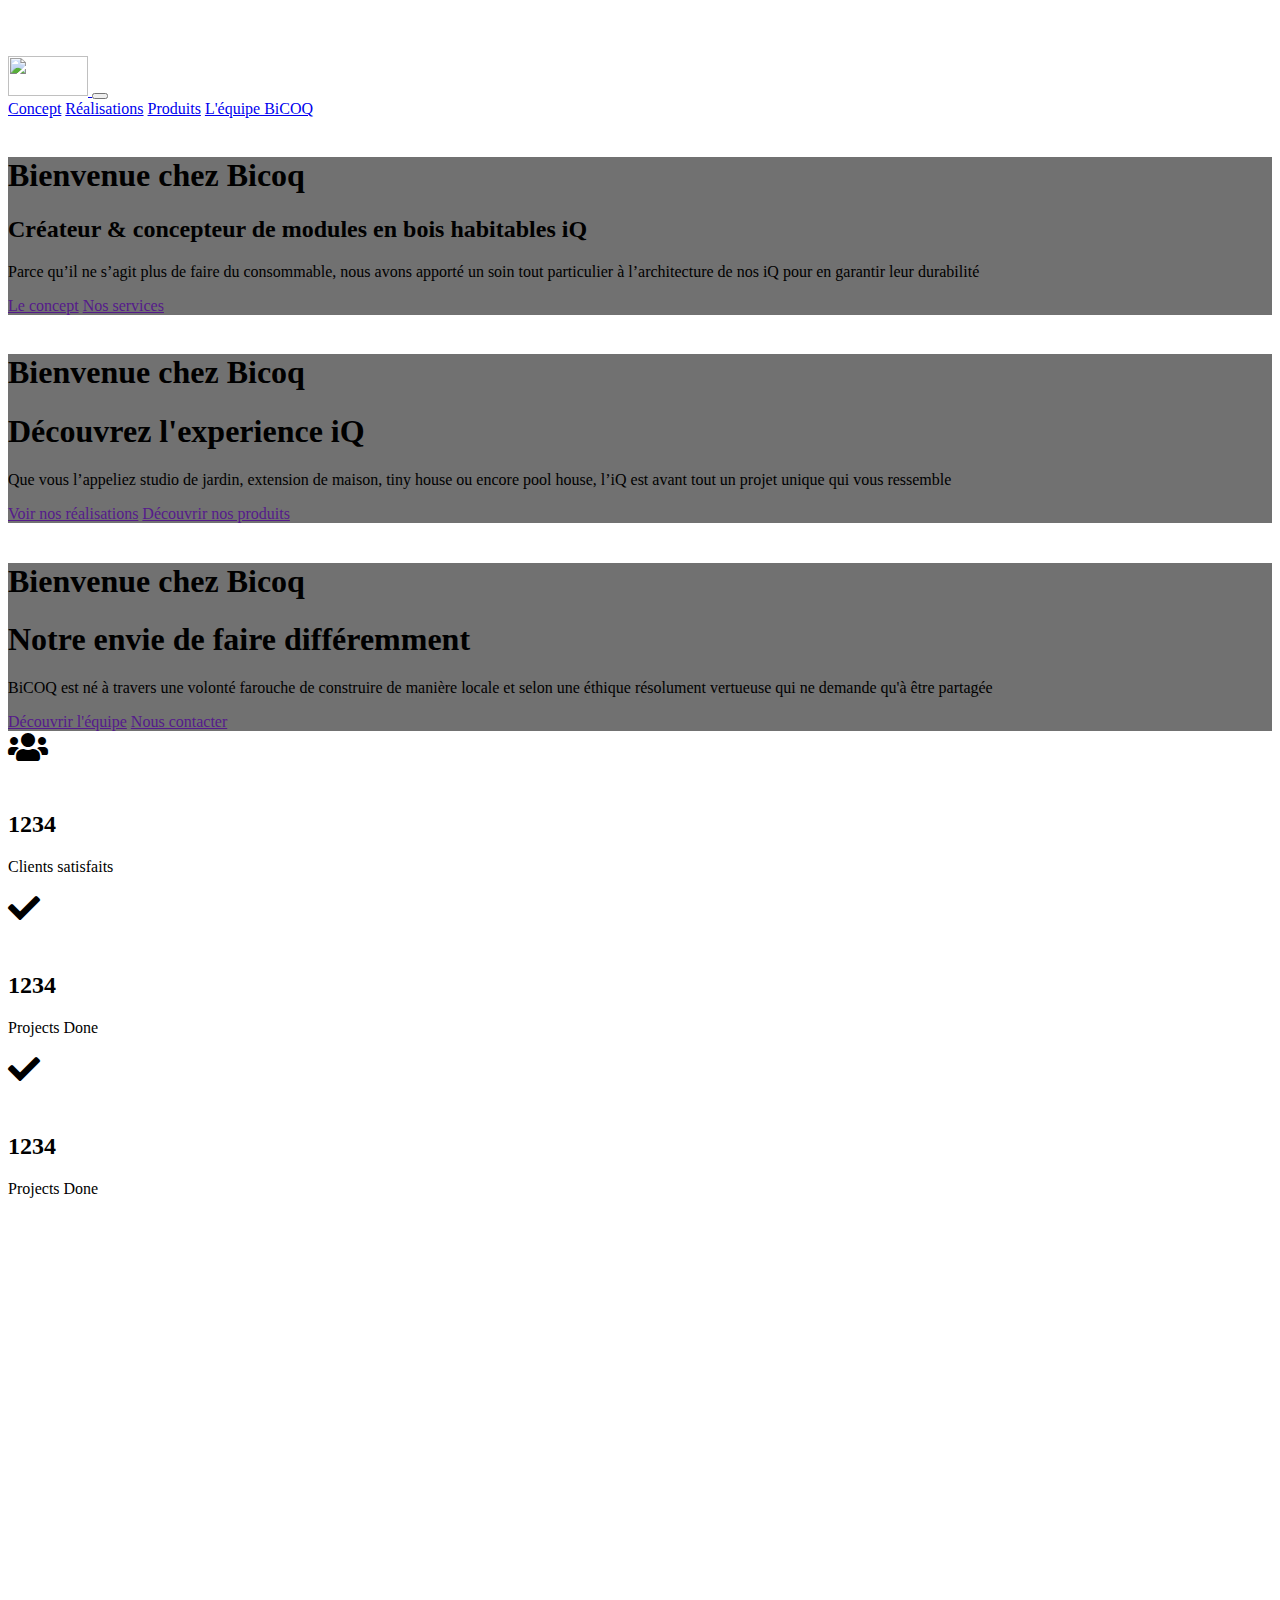
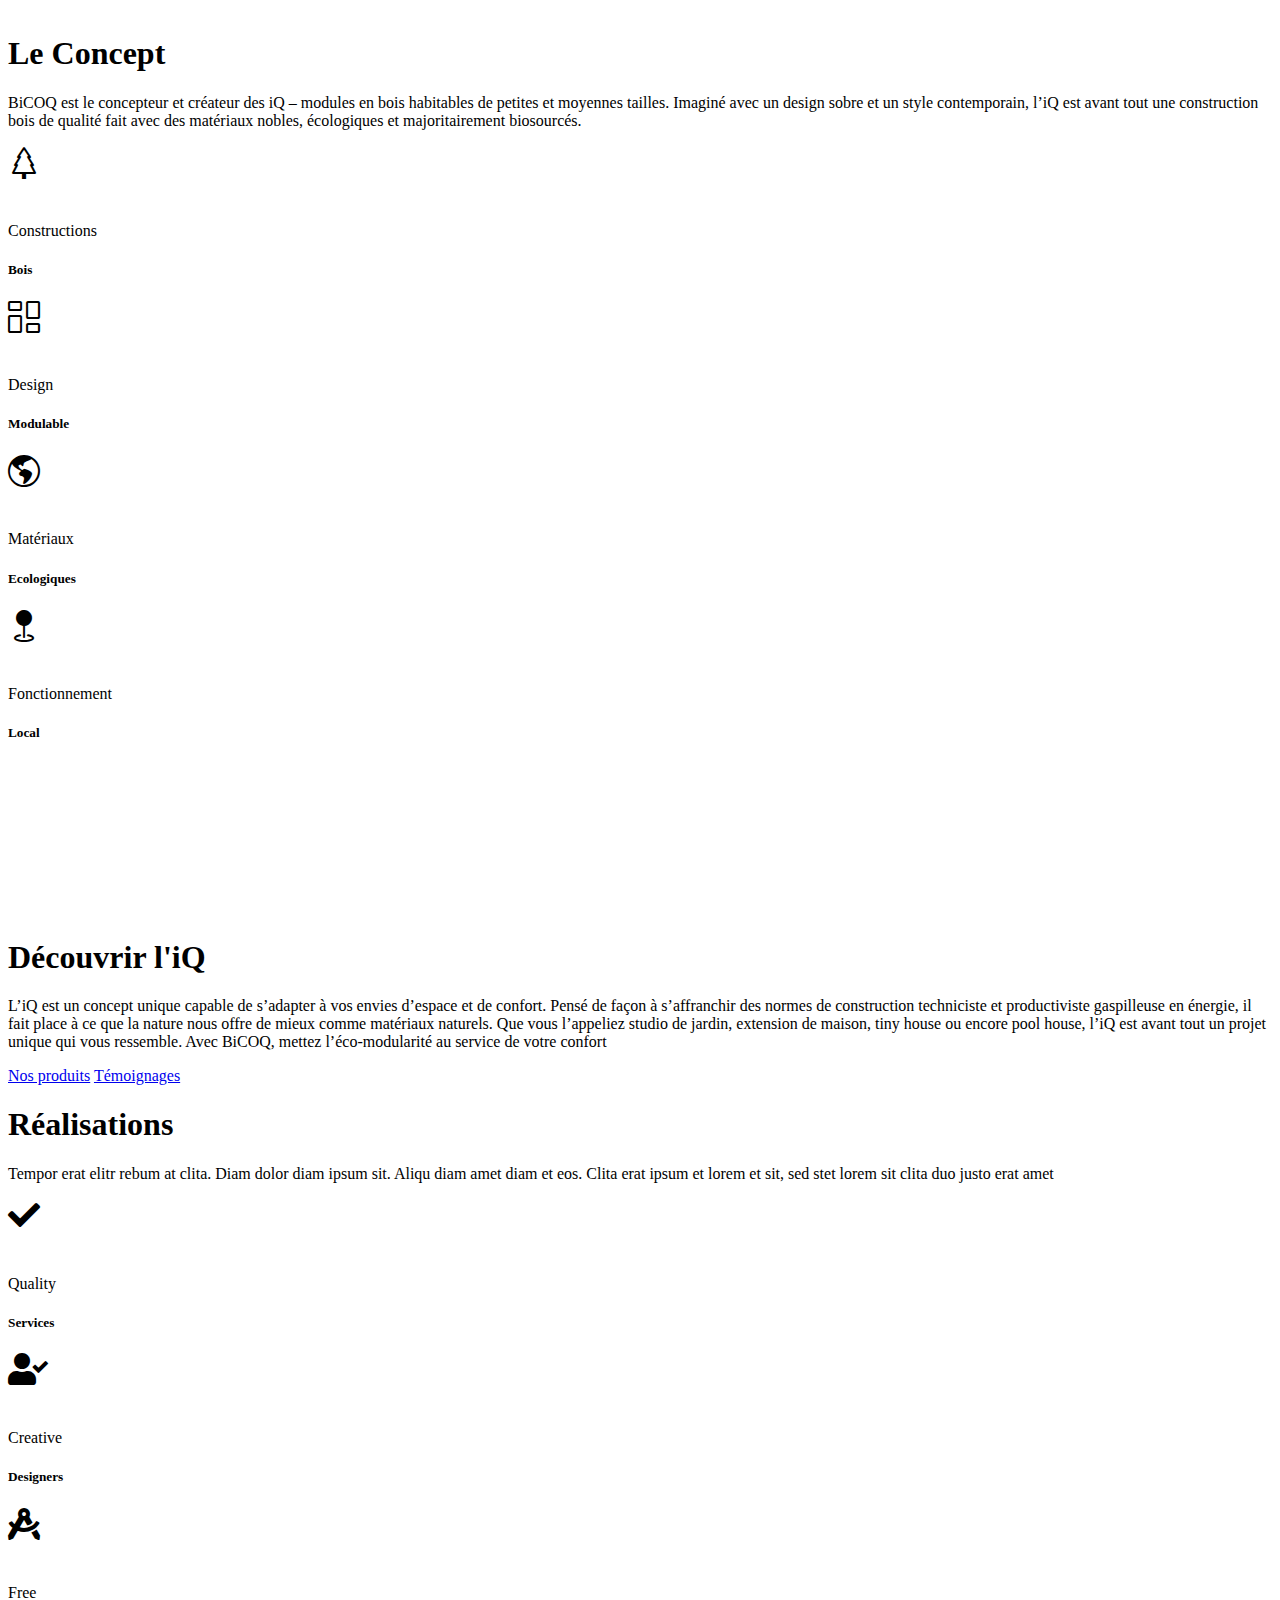
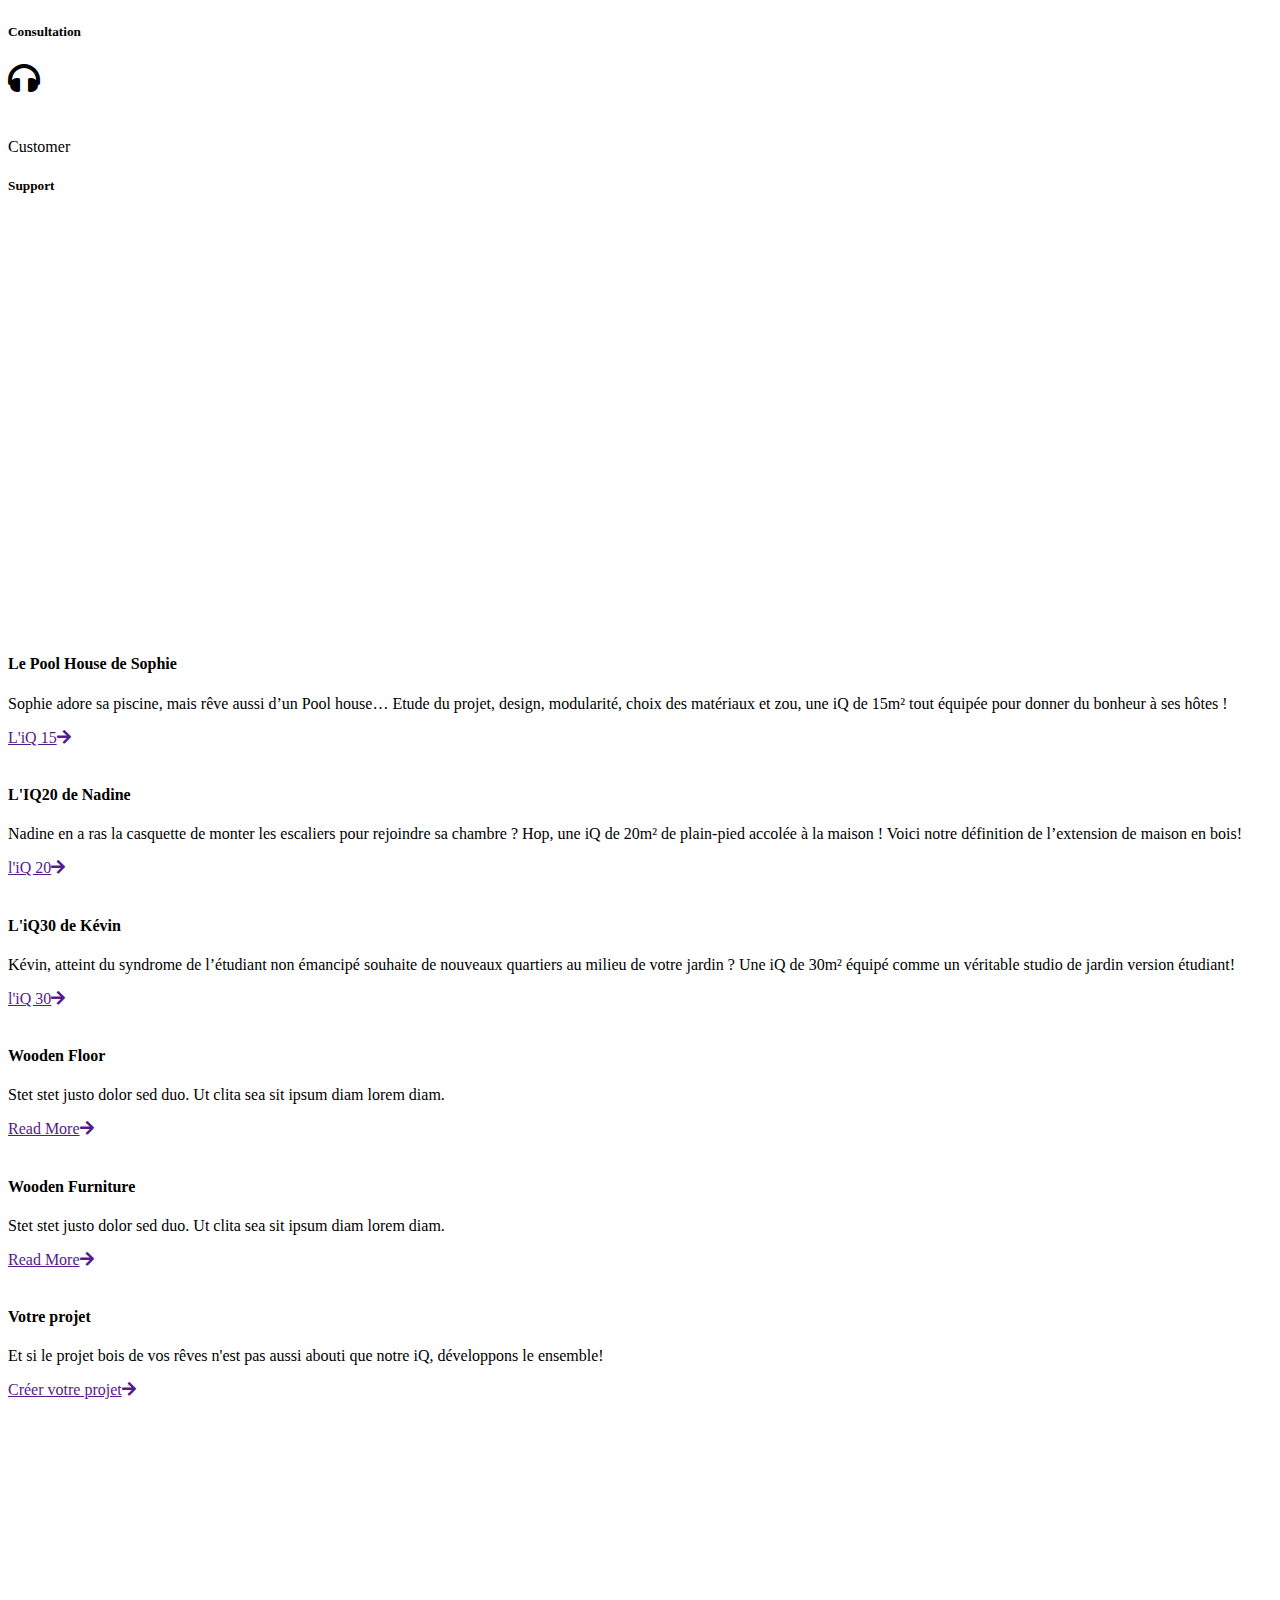
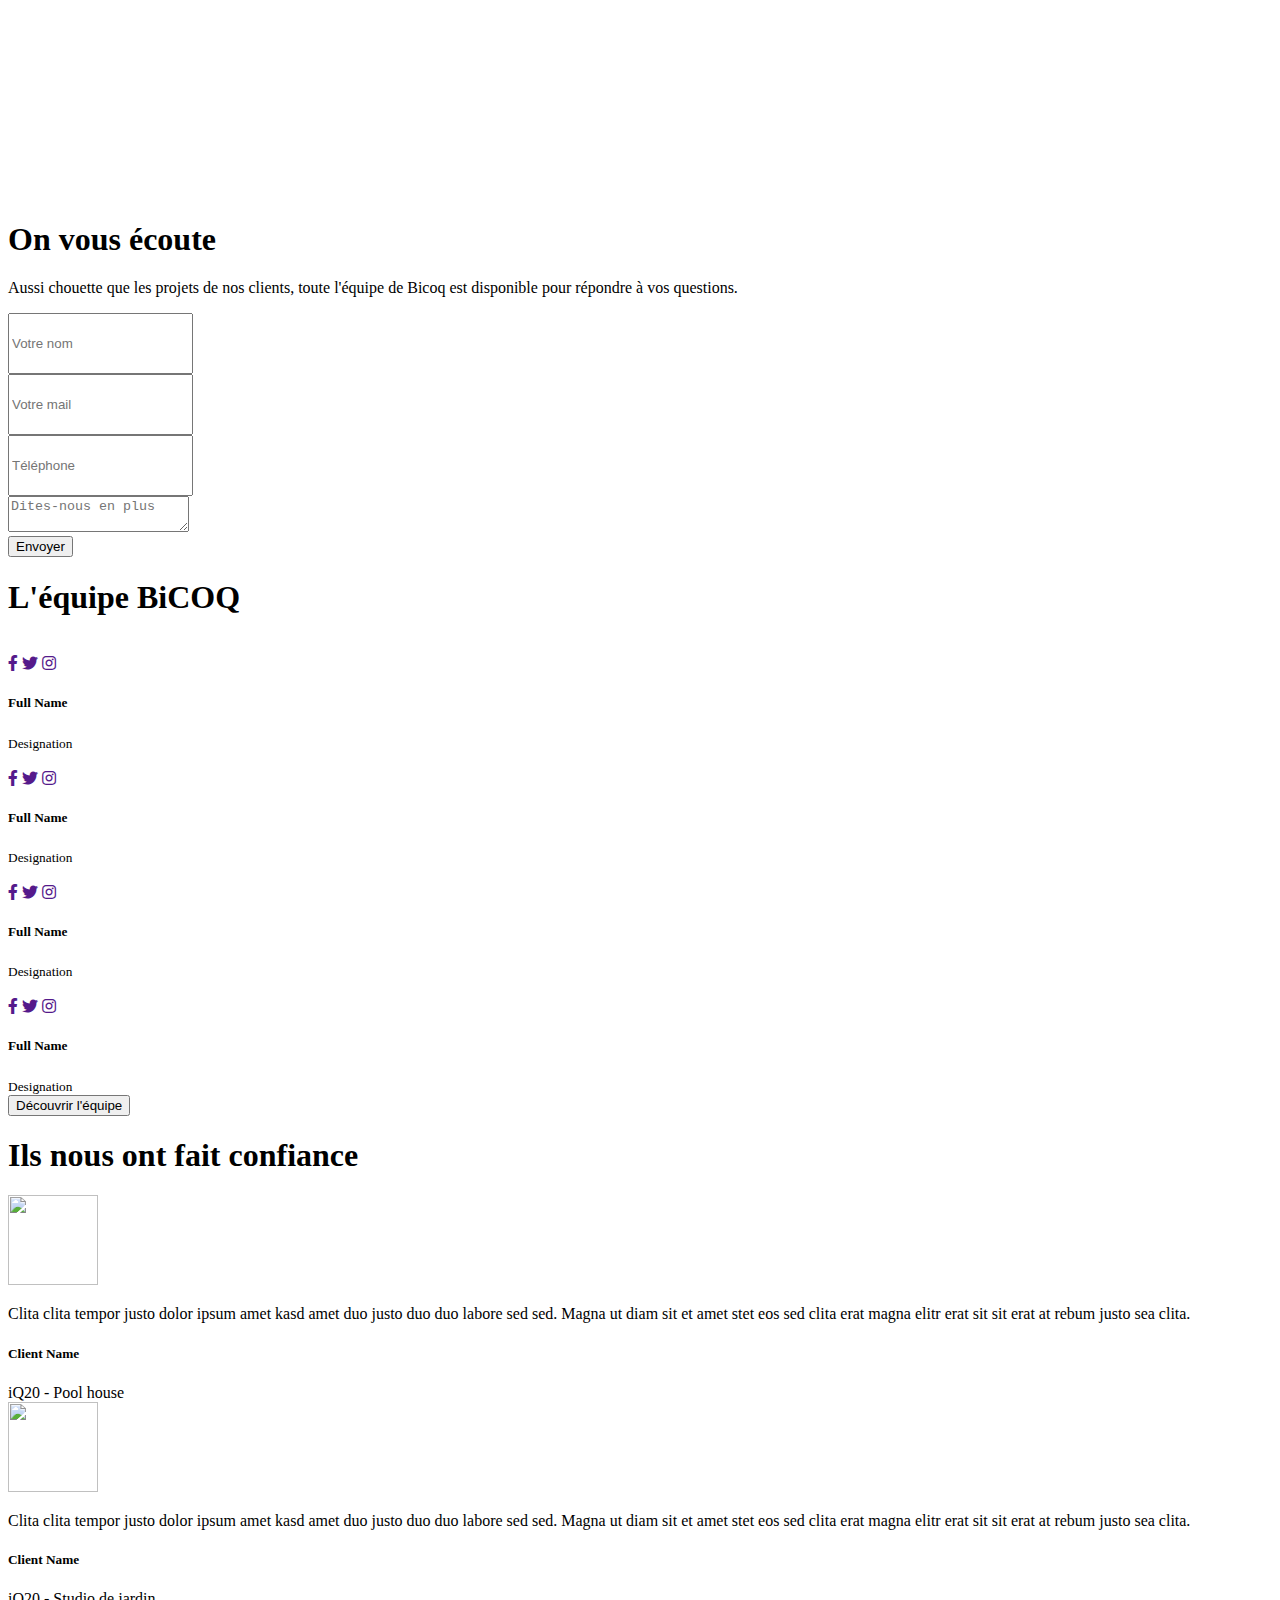
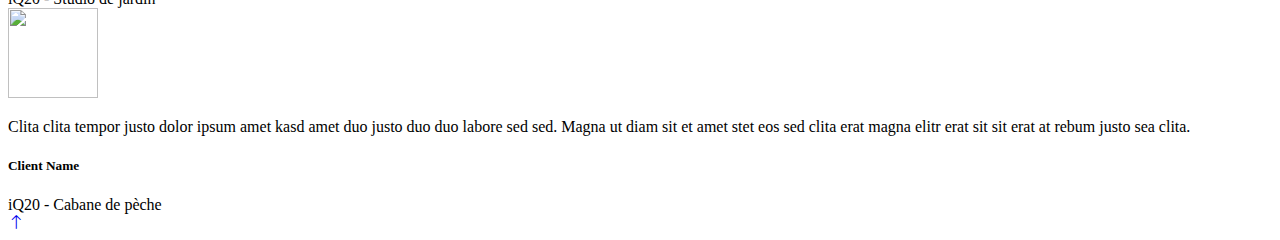
==== index.html @ 093be188 "Add files via upload" ====
<!DOCTYPE html>
<html lang="fr">

<head>
    <meta charset="utf-8">
    <title>Bicoq- Studio de jardin et créations bois</title>
    <meta content="width=device-width, initial-scale=1.0" name="viewport">
    <meta content="" name="keywords">
    <meta content="" name="description">

    <!-- Favicon -->
    <link href="img/favicon.png" rel="icon">

    <!-- Google Web Fonts -->
    <link rel="preconnect" href="https://fonts.googleapis.com">
    <link rel="preconnect" href="https://fonts.gstatic.com" crossorigin>
    <link href="https://fonts.googleapis.com/css2?family=Open+Sans:wght@400;500&family=Roboto:wght@500;700;900&display=swap" rel="stylesheet"> 

    <!-- Icon Font Stylesheet -->
    <link href="https://cdnjs.cloudflare.com/ajax/libs/font-awesome/5.10.0/css/all.min.css" rel="stylesheet">
<link rel="stylesheet" href="https://cdn.jsdelivr.net/npm/bootstrap-icons@1.11.3/font/bootstrap-icons.css" integrity="sha384-tViUnnbYAV00FLIhhi3v/dWt3Jxw4gZQcNoSCxCIFNJVCx7/D55/wXsrNIRANwdD" crossorigin="anonymous">
    <!-- Libraries Stylesheet -->
    <link href="lib/animate/animate.min.css" rel="stylesheet">
    <link href="lib/owlcarousel/assets/owl.carousel.min.css" rel="stylesheet">
    <link href="lib/lightbox/css/lightbox.min.css" rel="stylesheet">

    <!-- Customized Bootstrap Stylesheet -->
    <link href="css/bootstrap.min.css" rel="stylesheet">

    <!-- Template Stylesheet -->
    <link href="css/style.css" rel="stylesheet">
</head>

<body>
    <!-- Spinner Start -->
    <div id="spinner" class="show bg-white position-fixed translate-middle w-100 vh-100 top-50 start-50 d-flex align-items-center justify-content-center">
        <div class="spinner-grow text-primary" style="width: 3rem; height: 3rem;" role="status">
            <span class="sr-only">Loading...</span>
        </div>
    </div>
    <!-- Spinner End -->


    <!-- Topbar Start -->
    <!-- Topbar End -->

    <!-- Navbar Start -->
    <nav class="navbar navbar-expand-lg bg-white navbar-light sticky-top p-0">
    <a class="navbar-brand d-flex align-items-center px-4 px-lg-5" href="#top">
         <img src="img/logoNav.png" width="80" height="40" alt="">
    </a>
        <button type="button" class="navbar-toggler me-4" data-bs-toggle="collapse" data-bs-target="#navbarCollapse">
            <span class="navbar-toggler-icon"></span>
        </button>
        <div class="collapse navbar-collapse" id="navbarCollapse">
            <div class="navbar-nav ms-auto p-4 p-lg-0">
                <a href="#concept" class="nav-item nav-link">Concept</a>
                <a href="project.html" class="nav-item nav-link">Réalisations</a>
                <a href="produits.html" class="nav-item nav-link">Produits</a>
                <a href="team.html" class="nav-item nav-link">L'équipe BiCOQ</a>
            </div>
        </div>
    </nav>
    <!-- Navbar End -->


    <!-- Carousel Start -->
    <div class="container-fluid p-0 pb-5">
        <div class="owl-carousel header-carousel position-relative">
            <div class="owl-carousel-item position-relative">
                <img class="img-fluid" src="img/carousel-1.jpg" alt="">
                <div class="position-absolute top-0 start-0 w-100 h-100 d-flex align-items-center" style="background: rgba(53, 53, 53, .7);">
                    <div class="container">
                        <div class="row justify-content-center">
                            <div class="col-12 col-lg-8 text-center">
                                <h1 class="text-white text-uppercase mb-3 animated slideInDown">Bienvenue chez Bicoq</h1>
                                <h2 class="display-3 text-white animated slideInDown mb-4">Créateur & concepteur de modules en bois habitables iQ</h2>
                                <p class="fs-5 fw-medium text-white mb-4 pb-2">Parce qu’il ne s’agit plus de faire du consommable, nous avons apporté un soin tout particulier à l’architecture de nos iQ pour en garantir leur durabilité</p>
                                <a href="" class="btn btn-primary py-md-3 px-md-5 me-3 animated slideInLeft">Le concept</a>
                                <a href="" class="btn btn-light py-md-3 px-md-5 animated slideInRight">Nos services</a>
                            </div>
                        </div>
                    </div>
                </div>
            </div>
            <div class="owl-carousel-item position-relative">
                <img class="img-fluid" src="img/carousel-2.jpg" alt="">
                <div class="position-absolute top-0 start-0 w-100 h-100 d-flex align-items-center" style="background: rgba(53, 53, 53, .7);">
                    <div class="container">
                        <div class="row justify-content-center">
                            <div class="col-12 col-lg-8 text-center">
                                <h1 class="text-white text-uppercase mb-3 animated slideInDown">Bienvenue chez Bicoq</h1>
                                <h1 class="display-3 text-white animated slideInDown mb-4">Découvrez l'experience iQ</h1>
                                <p class="fs-5 fw-medium text-white mb-4 pb-2">Que vous l’appeliez studio de jardin, extension de maison, tiny house ou encore pool house, l’iQ est avant tout un projet unique qui vous ressemble</p>
                                <a href="" class="btn btn-primary py-md-3 px-md-5 me-3 animated slideInLeft">Voir nos réalisations</a>
                                <a href="" class="btn btn-light py-md-3 px-md-5 animated slideInRight">Découvrir nos produits</a>
                            </div>
                        </div>
                    </div>
                </div>
            </div>
            <div class="owl-carousel-item position-relative">
                <img class="img-fluid" src="img/carousel-3.jpg" alt="">
                <div class="position-absolute top-0 start-0 w-100 h-100 d-flex align-items-center" style="background: rgba(53, 53, 53, .7);">
                    <div class="container">
                        <div class="row justify-content-center">
                            <div class="col-12 col-lg-8 text-center">
                                <h1 class="text-white text-uppercase mb-3 animated slideInDown">Bienvenue chez Bicoq</h1>
                                <h1 class="display-3 text-white animated slideInDown mb-4">Notre envie de faire différemment </h1>
                                <p class="fs-5 fw-medium text-white mb-4 pb-2">BiCOQ est né à travers une volonté farouche de construire de manière locale et selon une éthique résolument vertueuse qui ne demande qu'à être partagée</p>
                                <a href="" class="btn btn-primary py-md-3 px-md-5 me-3 animated slideInLeft">Découvrir l'équipe</a>
                                <a href="" class="btn btn-light py-md-3 px-md-5 animated slideInRight">Nous contacter</a>
                            </div>
                        </div>
                    </div>
                </div>
            </div>
        </div>
    </div>
    <!-- Carousel End -->


    <!-- Feature Start -->
   <!-- <div class="container-xxl py-5">
        <div class="container">
            <div class="row g-5">
                <div class="col-md-6 col-lg-3 wow fadeIn" data-wow-delay="0.1s">
                    <div class="d-flex align-items-center justify-content-between mb-2">
                        <div class="d-flex align-items-center justify-content-center bg-light" style="width: 60px; height: 60px;">
                            <i class="fa fa-user-check fa-2x text-primary"></i>
                        </div>
                        <h1 class="display-1 text-light mb-0">01</h1>
                    </div>
                    <h5>Notre équipe</h5>
                </div>
                <div class="col-md-6 col-lg-3 wow fadeIn" data-wow-delay="0.3s">
                    <div class="d-flex align-items-center justify-content-between mb-2">
                        <div class="d-flex align-items-center justify-content-center bg-light" style="width: 60px; height: 60px;">
                            <i class="fa fa-check fa-2x text-primary"></i>
                        </div>
                        <h1 class="display-1 text-light mb-0">02</h1>
                    </div>
                    <h5>Nos produits</h5>
                </div>
                <div class="col-md-6 col-lg-3 wow fadeIn" data-wow-delay="0.5s">
                    <div class="d-flex align-items-center justify-content-between mb-2">
                        <div class="d-flex align-items-center justify-content-center bg-light" style="width: 60px; height: 60px;">
                            <i class="fa fa-drafting-compass fa-2x text-primary"></i>
                        </div>
                        <h1 class="display-1 text-light mb-0">03</h1>
                    </div>
                    <h5>Nos projets réalisés</h5>
                </div>
                <div class="col-md-6 col-lg-3 wow fadeIn" data-wow-delay="0.7s">
                    <div class="d-flex align-items-center justify-content-between mb-2">
                        <div class="d-flex align-items-center justify-content-center bg-light" style="width: 60px; height: 60px;">
                            <i class="fa fa-headphones fa-2x text-primary"></i>
                        </div>
                        <h1 class="display-1 text-light mb-0">04</h1>
                    </div>
                    <h5>Clients satisfaits</h5>
                </div>
            </div>
        </div>
    </div>-->
                    <div class="container">
                            <div class="row justify-content-center g-4 mb-4 pb-2">
                            <div class="col-sm-4 wow fadeIn justify-content-center" data-wow-delay="0.1s">
                                <div class="d-flex align-items-center">
                                    <div class="d-flex flex-shrink-0 align-items-center justify-content-center bg-white" style="width: 60px; height: 60px;">
                                        <i class="fa fa-users fa-2x text-primary"></i>
                                    </div>
                                    <div class="ms-3">
                                        <h2 class="text-primary mb-1" data-toggle="counter-up">1234</h2>
                                        <p class="fw-medium mb-0">Clients satisfaits</p>
                                    </div>
                                </div>
                            </div>
                            <div class="col-sm-4 wow fadeIn justify-content-center" data-wow-delay="0.3s">
                                <div class="d-flex align-items-center">
                                    <div class="d-flex flex-shrink-0 align-items-center justify-content-center bg-white" style="width: 60px; height: 60px;">
                                        <i class="fa fa-check fa-2x text-primary"></i>
                                    </div>
                                    <div class="ms-3">
                                        <h2 class="text-primary mb-1" data-toggle="counter-up">1234</h2>
                                        <p class="fw-medium mb-0">Projects Done</p>
                                    </div>
                                </div>
                            </div>
                            <div class="col-sm-4 wow fadeIn justify-content-center" data-wow-delay="0.3s">
                                <div class="d-flex align-items-center">
                                    <div class="d-flex flex-shrink-0 align-items-center justify-content-center bg-white" style="width: 60px; height: 60px;">
                                        <i class="fa fa-check fa-2x text-primary"></i>
                                    </div>
                                    <div class="ms-3">
                                        <h2 class="text-primary mb-1" data-toggle="counter-up">1234</h2>
                                        <p class="fw-medium mb-0">Projects Done</p>
                                    </div>
                                </div>
                            </div>
                        </div>
                    </div>
    <!-- Feature Start -->



    <!-- About Start -->
    <div class="container-fluid bg-light overflow-hidden px-lg-0">
        <div class="container about px-lg-0">
            <div class="row g-0 mx-lg-0" id="concept">
                <div class="col-lg-6 ps-lg-0" style="min-height: 400px;">
                    <div class="position-relative h-100">
                        <img class="position-absolute img-fluid w-100 h-100" src="img/about.jpg" style="object-fit: cover;" alt="">
                    </div>
                </div>
                <div class="col-lg-6 about-text py-5 wow fadeIn" data-wow-delay="0.5s">
                    <div class="p-lg-5 pe-lg-0">
                        <div class="section-title text-start">
                            <h1 class="display-5 mb-4">Le Concept</h1>
                        </div>
                        <p class="mb-4 pb-2"><span class="primary">BiCOQ</span> est le concepteur et créateur des <span>iQ</span> – modules en bois habitables de petites et moyennes tailles.
                            Imaginé avec un design sobre et un style contemporain, l’iQ est avant tout une construction bois de qualité fait avec des matériaux nobles, écologiques et majoritairement biosourcés.
                        </p>
                    </div>
                        <div class="row g-4 p-lg-5 pe-lg-0">
                            <div class="col-6 wow fadeInRight">
                                <div class="d-flex align-items-center">
                                    <div class="d-flex flex-shrink-0 align-items-center justify-content-center bg-white" style="width: 60px; height: 60px;">
                                        <i class="bi bi-tree fa-2x text-primary"></i>
                                    </div>
                                    <div class="ms-4">
                                        <p class="mb-2">Constructions</p>
                                        <h5 class="mb-0">Bois</h5>
                                    </div>
                                </div>
                            </div>
                            <div class="col-6 wow fadeInRight">
                                <div class="d-flex align-items-center">
                                    <div class="d-flex flex-shrink-0 align-items-center justify-content-center bg-white" style="width: 60px; height: 60px;">
                                        <i class="bi bi-columns-gap fa-2x text-primary"></i>
                                    </div>
                                    <div class="ms-4">
                                        <p class="mb-2">Design</p>
                                        <h5 class="mb-0">Modulable</h5>
                                    </div>
                                </div>
                            </div>
                            <div class="col-6 wow fadeInRight">
                                <div class="d-flex align-items-center">
                                    <div class="d-flex flex-shrink-0 align-items-center justify-content-center bg-white" style="width: 60px; height: 60px;">
                                        <i class="bi bi-globe-americas fa-2x text-primary"></i>
                                    </div>
                                    <div class="ms-4">
                                        <p class="mb-2">Matériaux</p>
                                        <h5 class="mb-0">Ecologiques</h5>
                                    </div>
                                </div>
                            </div>
                            <div class="col-6 wow fadeInRight">
                                <div class="d-flex align-items-center">
                                    <div class="d-flex flex-shrink-0 align-items-center justify-content-center bg-white" style="width: 60px; height: 60px;">
                                        <i class="bi bi-geo-fill fa-2x text-primary"></i>
                                    </div>
                                    <div class="ms-4">
                                        <p class="mb-2">Fonctionnement</p>
                                        <h5 class="mb-0">Local</h5>
                                    </div>
                                </div>
                            </div>
                </div>
            </div>

        </div>
    </div>
</div>
    <!-- About End -->
    <!-- Service Start -->
    <div class=" my-5 shadow-lg container" id="services">
        <div class="row">
                <div class="col-lg-6 m-0 p-0">
                <video class="w-100" autoplay loop muted>
                    <source src="videos/video.mp4" type="video/mp4" />
                </video>
                </div>
                <div class="col-lg-6 align-self-center">
                            <div class="section-title text-center">
                            <h1 class="display-5 mb-5">Découvrir l'iQ</h1>
                </div>
                <div class="container d-flex justify-content-center">
                    <p class="text-center d-flex align-items-center">L’iQ est un concept unique capable de s’adapter à vos envies d’espace et de confort.
                    Pensé de façon à s’affranchir des normes de construction techniciste et productiviste gaspilleuse en énergie, il fait place à ce que la nature nous offre de mieux comme matériaux naturels.

                    Que vous l’appeliez studio de jardin, extension de maison, tiny house ou encore pool house, l’iQ est avant tout un projet unique qui vous ressemble. 

                    Avec BiCOQ, mettez l’éco-modularité au service de votre confort 
                    </p>   
                </div>
                <div class="container-fluid d-flex justify-content-center">
                    <a class="btn btn-light m-3" href="#" role="button">Nos produits</a>
                    <a class="btn btn-light m-3" href="#" role="button">Témoignages</a> 
                </div>
            </div>
        </div>
    </div>

<!--
            <div class="row g-4">
                <div class="col-md-6 col-lg-4 wow fadeInUp" data-wow-delay="0.1s">
                    <div class="service-item">
                        <div class="overflow-hidden">
                            <img class="img-fluid" src="img/service-1.jpg" alt="">
                        </div>
                        <div class="p-4 text-center border border-5 border-light border-top-0">
                            <h4 class="mb-3">General Carpentry</h4>
                            <p>Stet stet justo dolor sed duo. Ut clita sea sit ipsum diam lorem diam.</p>
                            <a class="fw-medium" href="">Read More<i class="fa fa-arrow-right ms-2"></i></a>
                        </div>
                    </div>
                </div>
                <div class="col-md-6 col-lg-4 wow fadeInUp" data-wow-delay="0.3s">
                    <div class="service-item">
                        <div class="overflow-hidden">
                            <img class="img-fluid" src="img/service-2.jpg" alt="">
                        </div>
                        <div class="p-4 text-center border border-5 border-light border-top-0">
                            <h4 class="mb-3">Furniture Manufacturing</h4>
                            <p>Stet stet justo dolor sed duo. Ut clita sea sit ipsum diam lorem diam.</p>
                            <a class="fw-medium" href="">Read More<i class="fa fa-arrow-right ms-2"></i></a>
                        </div>
                    </div>
                </div>
                <div class="col-md-6 col-lg-4 wow fadeInUp" data-wow-delay="0.5s">
                    <div class="service-item">
                        <div class="overflow-hidden">
                            <img class="img-fluid" src="img/service-3.jpg" alt="">
                        </div>
                        <div class="p-4 text-center border border-5 border-light border-top-0">
                            <h4 class="mb-3">Furniture Remodeling</h4>
                            <p>Stet stet justo dolor sed duo. Ut clita sea sit ipsum diam lorem diam.</p>
                            <a class="fw-medium" href="">Read More<i class="fa fa-arrow-right ms-2"></i></a>
                        </div>
                    </div>
                </div>
                <div class="col-md-6 col-lg-4 wow fadeInUp" data-wow-delay="0.1s">
                    <div class="service-item">
                        <div class="overflow-hidden">
                            <img class="img-fluid" src="img/service-4.jpg" alt="">
                        </div>
                        <div class="p-4 text-center border border-5 border-light border-top-0">
                            <h4 class="mb-3">Wooden Floor</h4>
                            <p>Stet stet justo dolor sed duo. Ut clita sea sit ipsum diam lorem diam.</p>
                            <a class="fw-medium" href="">Read More<i class="fa fa-arrow-right ms-2"></i></a>
                        </div>
                    </div>
                </div>
                <div class="col-md-6 col-lg-4 wow fadeInUp" data-wow-delay="0.3s">
                    <div class="service-item">
                        <div class="overflow-hidden">
                            <img class="img-fluid" src="img/service-5.jpg" alt="">
                        </div>
                        <div class="p-4 text-center border border-5 border-light border-top-0">
                            <h4 class="mb-3">Wooden Furniture</h4>
                            <p>Stet stet justo dolor sed duo. Ut clita sea sit ipsum diam lorem diam.</p>
                            <a class="fw-medium" href="">Read More<i class="fa fa-arrow-right ms-2"></i></a>
                        </div>
                    </div>
                </div>
                <div class="col-md-6 col-lg-4 wow fadeInUp" data-wow-delay="0.5s">
                    <div class="service-item">
                        <div class="overflow-hidden">
                            <img class="img-fluid" src="img/service-6.jpg" alt="">
                        </div>
                        <div class="p-4 text-center border border-5 border-light border-top-0">
                            <h4 class="mb-3">Custom Work</h4>
                            <p>Stet stet justo dolor sed duo. Ut clita sea sit ipsum diam lorem diam.</p>
                            <a class="fw-medium" href="">Read More<i class="fa fa-arrow-right ms-2"></i></a>
                        </div>
                    </div>
                </div>
            </div> -->
        </div>
    </div>
    <!-- Service End -->


    <!-- Feature Start -->
    <div class="container-fluid bg-light overflow-hidden px-lg-0">
        <div class="container feature px-lg-0">
            <div class="row g-0 p-2 pt-2 mx-lg-0">
                <div class="col-lg-6 feature-text py-5 wow fadeIn" data-wow-delay="0.5s">
                    <div class="p-lg-5 ps-lg-0">
                        <div class="section-title text-start">
                            <h1 class="display-5 mb-4">Réalisations</h1>
                        </div>
                        <p class="mb-4 pb-2">Tempor erat elitr rebum at clita. Diam dolor diam ipsum sit. Aliqu diam amet diam et eos. Clita erat ipsum et lorem et sit, sed stet lorem sit clita duo justo erat amet</p>
                        <div class="row g-4">
                            <div class="col-6">
                                <div class="d-flex align-items-center">
                                    <div class="d-flex flex-shrink-0 align-items-center justify-content-center bg-white" style="width: 60px; height: 60px;">
                                        <i class="fa fa-check fa-2x text-primary"></i>
                                    </div>
                                    <div class="ms-4">
                                        <p class="mb-2">Quality</p>
                                        <h5 class="mb-0">Services</h5>
                                    </div>
                                </div>
                            </div>
                            <div class="col-6">
                                <div class="d-flex align-items-center">
                                    <div class="d-flex flex-shrink-0 align-items-center justify-content-center bg-white" style="width: 60px; height: 60px;">
                                        <i class="fa fa-user-check fa-2x text-primary"></i>
                                    </div>
                                    <div class="ms-4">
                                        <p class="mb-2">Creative</p>
                                        <h5 class="mb-0">Designers</h5>
                                    </div>
                                </div>
                            </div>
                            <div class="col-6">
                                <div class="d-flex align-items-center">
                                    <div class="d-flex flex-shrink-0 align-items-center justify-content-center bg-white" style="width: 60px; height: 60px;">
                                        <i class="fa fa-drafting-compass fa-2x text-primary"></i>
                                    </div>
                                    <div class="ms-4">
                                        <p class="mb-2">Free</p>
                                        <h5 class="mb-0">Consultation</h5>
                                    </div>
                                </div>
                            </div>
                            <div class="col-6">
                                <div class="d-flex align-items-center">
                                    <div class="d-flex flex-shrink-0 align-items-center justify-content-center bg-white" style="width: 60px; height: 60px;">
                                        <i class="fa fa-headphones fa-2x text-primary"></i>
                                    </div>
                                    <div class="ms-4">
                                        <p class="mb-2">Customer</p>
                                        <h5 class="mb-0">Support</h5>
                                    </div>
                                </div>
                            </div>
                        </div>
                    </div>
                </div>
                <div class="col-lg-6 pe-lg-0" style="min-height: 400px;">
                    <div class="position-relative h-100">
                        <img class="position-absolute img-fluid w-100 h-100" src="img/construction.jpg" style="object-fit: cover;" alt="">
                    </div>
                </div>
            </div>
        </div>
    </div>
    <!-- Feature End -->


    <!-- Projects Start -->
    <div class="container-xxl py-5">
        <div class="container">
            <div class="row g-4">
                <div class="col-md-6 col-lg-4 wow fadeInUp" data-wow-delay="0.1s">
                    <div class="service-item border border-1 border-danger">
                        <div class="overflow-hidden">
                            <img class="img-fluid" src="img/construction4.jpg" alt="">
                        </div>
                        <div class="p-4 text-center  border-top-0">
                            <h4 class="mb-3">Le Pool House de Sophie</h4>
                            <p>Sophie adore sa piscine, mais rêve aussi d’un Pool house… Etude du projet, design, modularité, choix des matériaux et zou, une iQ de 15m² tout équipée pour donner du bonheur à ses hôtes !</p>
                            <a class="fw-medium" href="">L'iQ 15<i class="fa fa-arrow-right ms-2"></i></a>
                        </div>
                    </div>
                </div>
                <div class="col-md-6 col-lg-4 wow fadeInUp" data-wow-delay="0.3s">
                    <div class="service-item border border-1 border-danger">
                        <div class="overflow-hidden">
                            <img class="img-fluid" src="img/construction2.jpg" alt="">
                        </div>
                        <div class="p-4 text-center border-top-0">
                            <h4 class="mb-3">L'IQ20 de Nadine</h4>
                            <p>Nadine en a ras la casquette de monter les escaliers pour rejoindre sa chambre ? Hop, une iQ de 20m² de plain-pied accolée à la maison ! Voici notre définition de l’extension de maison en bois!</p>
                            <a class="fw-medium" href="">l'iQ 20<i class="fa fa-arrow-right ms-2"></i></a>
                        </div>
                    </div>
                </div>
                <div class="col-md-6 col-lg-4 wow fadeInUp" data-wow-delay="0.5s">
                    <div class="service-item border border-1 border-danger">
                        <div class="overflow-hidden">
                            <img class="img-fluid" src="img/construction3.jpg" alt="">
                        </div>
                        <div class="p-4 text-center border-top-0">
                            <h4 class="mb-3">L'iQ30 de Kévin</h4>
                            <p>Kévin, atteint du syndrome de l’étudiant non émancipé souhaite de nouveaux quartiers au milieu de votre jardin ?  Une iQ de 30m² équipé comme un véritable studio de jardin version étudiant!</p>
                            <a class="fw-medium" href="">l'iQ 30<i class="fa fa-arrow-right ms-2"></i></a>
                        </div>
                    </div>
                </div>
                <div class="col-md-6 col-lg-4 wow fadeInUp" data-wow-delay="0.1s">
                    <div class="service-item border border-1 border-danger">
                        <div class="overflow-hidden">
                            <img class="img-fluid" src="img/construction6.jpg" alt="">
                        </div>
                        <div class="p-4 text-center">
                            <h4 class="mb-3">Wooden Floor</h4>
                            <p>Stet stet justo dolor sed duo. Ut clita sea sit ipsum diam lorem diam.</p>
                            <a class="fw-medium" href="">Read More<i class="fa fa-arrow-right ms-2"></i></a>
                        </div>
                    </div>
                </div>
                <div class="col-md-6 col-lg-4 wow fadeInUp" data-wow-delay="0.3s">
                    <div class="service-item border border-1 border-danger">
                        <div class="overflow-hidden">
                            <img class="img-fluid" src="img/construction5.jpg" alt="">
                        </div>
                        <div class="p-4 text-center ">
                            <h4 class="mb-3">Wooden Furniture</h4>
                            <p>Stet stet justo dolor sed duo. Ut clita sea sit ipsum diam lorem diam.</p>
                            <a class="fw-medium" href="">Read More<i class="fa fa-arrow-right ms-2"></i></a>
                        </div>
                    </div>
                </div>
                <div class="col-md-6 col-lg-4 wow fadeInUp" data-wow-delay="0.5s">
                    <div class="service-item border border-1 border-danger">
                        <div class="overflow-hidden">
                            <img class="img-fluid" src="img/construction6.jpg" alt="">
                        </div>
                        <div class="p-4 text-center ">
                            <h4 class="mb-3">Votre projet</h4>
                            <p> Et si le projet bois de vos rêves n'est pas aussi abouti que notre iQ, développons le ensemble!</p>
                            <a class="fw-medium" href="">Créer votre projet<i class="fa fa-arrow-right ms-2"></i></a>
                        </div>
                    </div>
                </div>
            <!---
            <div class="row mt-n2 wow fadeInUp" data-wow-delay="0.3s">
                <div class="col-12 text-center">
                    <ul class="list-inline mb-5" id="portfolio-flters">
                        <li class="mx-2 active" data-filter="*">All</li>
                        <li class="mx-2" data-filter=".first">General Carpentry</li>
                        <li class="mx-2" data-filter=".second">Custom Carpentry</li>
                    </ul>
                </div>
            </div>
            <div class="row g-4 portfolio-container">
                <div class="col-lg-4 col-md-6 portfolio-item first wow fadeInUp" data-wow-delay="0.1s">
                    <div class="rounded overflow-hidden">
                        <div class="position-relative overflow-hidden">
                            <img class="img-fluid w-100" src="img/portfolio-1.jpg" alt="">
                            <div class="portfolio-overlay">
                                <a class="btn btn-square btn-outline-light mx-1" href="img/portfolio-1.jpg" data-lightbox="portfolio"><i class="fa fa-eye"></i></a>
                                <a class="btn btn-square btn-outline-light mx-1" href=""><i class="fa fa-link"></i></a>
                            </div>
                        </div>
                        <div class="border border-5 border-light border-top-0 p-4">
                            <p class="text-primary fw-medium mb-2">General Carpentry</p>
                            <h5 class="lh-base mb-0">Wooden Furniture Manufacturing And Remodeling</a>
                        </div>
                    </div>
                </div>
                <div class="col-lg-4 col-md-6 portfolio-item second wow fadeInUp" data-wow-delay="0.3s">
                    <div class="rounded overflow-hidden">
                        <div class="position-relative overflow-hidden">
                            <img class="img-fluid w-100" src="img/portfolio-2.jpg" alt="">
                            <div class="portfolio-overlay">
                                <a class="btn btn-square btn-outline-light mx-1" href="img/portfolio-2.jpg" data-lightbox="portfolio"><i class="fa fa-eye"></i></a>
                                <a class="btn btn-square btn-outline-light mx-1" href=""><i class="fa fa-link"></i></a>
                            </div>
                        </div>
                        <div class="border border-5 border-light border-top-0 p-4">
                            <p class="text-primary fw-medium mb-2">Custom Carpentry</p>
                            <h5 class="lh-base mb-0">Wooden Furniture Manufacturing And Remodeling</a>
                        </div>
                    </div>
                </div>
                <div class="col-lg-4 col-md-6 portfolio-item first wow fadeInUp" data-wow-delay="0.5s">
                    <div class="rounded overflow-hidden">
                        <div class="position-relative overflow-hidden">
                            <img class="img-fluid w-100" src="img/portfolio-3.jpg" alt="">
                            <div class="portfolio-overlay">
                                <a class="btn btn-square btn-outline-light mx-1" href="img/portfolio-3.jpg" data-lightbox="portfolio"><i class="fa fa-eye"></i></a>
                                <a class="btn btn-square btn-outline-light mx-1" href=""><i class="fa fa-link"></i></a>
                            </div>
                        </div>
                        <div class="border border-5 border-light border-top-0 p-4">
                            <p class="text-primary fw-medium mb-2">General Carpentry</p>
                            <h5 class="lh-base mb-0">Wooden Furniture Manufacturing And Remodeling</a>
                        </div>
                    </div>
                </div>
                <div class="col-lg-4 col-md-6 portfolio-item second wow fadeInUp" data-wow-delay="0.1s">
                    <div class="rounded overflow-hidden">
                        <div class="position-relative overflow-hidden">
                            <img class="img-fluid w-100" src="img/portfolio-4.jpg" alt="">
                            <div class="portfolio-overlay">
                                <a class="btn btn-square btn-outline-light mx-1" href="img/portfolio-4.jpg" data-lightbox="portfolio"><i class="fa fa-eye"></i></a>
                                <a class="btn btn-square btn-outline-light mx-1" href=""><i class="fa fa-link"></i></a>
                            </div>
                        </div>
                        <div class="border border-5 border-light border-top-0 p-4">
                            <p class="text-primary fw-medium mb-2">Custom Carpentry</p>
                            <h5 class="lh-base mb-0">Wooden Furniture Manufacturing And Remodeling</a>
                        </div>
                    </div>
                </div>
                <div class="col-lg-4 col-md-6 portfolio-item first wow fadeInUp" data-wow-delay="0.3s">
                    <div class="rounded overflow-hidden">
                        <div class="position-relative overflow-hidden">
                            <img class="img-fluid w-100" src="img/portfolio-5.jpg" alt="">
                            <div class="portfolio-overlay">
                                <a class="btn btn-square btn-outline-light mx-1" href="img/portfolio-5.jpg" data-lightbox="portfolio"><i class="fa fa-eye"></i></a>
                                <a class="btn btn-square btn-outline-light mx-1" href=""><i class="fa fa-link"></i></a>
                            </div>
                        </div>
                        <div class="border border-5 border-light border-top-0 p-4">
                            <p class="text-primary fw-medium mb-2">General Carpentry</p>
                            <h5 class="lh-base mb-0">Wooden Furniture Manufacturing And Remodeling</a>
                        </div>
                    </div>
                </div>
                <div class="col-lg-4 col-md-6 portfolio-item second wow fadeInUp" data-wow-delay="0.5s">
                    <div class="rounded overflow-hidden">
                        <div class="position-relative overflow-hidden">
                            <img class="img-fluid w-100" src="img/portfolio-6.jpg" alt="">
                            <div class="portfolio-overlay">
                                <a class="btn btn-square btn-outline-light mx-1" href="img/portfolio-6.jpg" data-lightbox="portfolio"><i class="fa fa-eye"></i></a>
                                <a class="btn btn-square btn-outline-light mx-1" href=""><i class="fa fa-link"></i></a>
                            </div>
                        </div>
                        <div class="border border-5 border-light border-top-0 p-4">
                            <p class="text-primary fw-medium mb-2">Custom Carpentry</p>
                            <h5 class="lh-base mb-0">Wooden Furniture Manufacturing And Remodeling</a>
                        </div>
                    </div>
                </div>
            </div> --->
        </div>
    </div>
    <!-- Projects End -->


    <!-- Quote Start -->
    <div class="container-fluid bg-light overflow-hidden my-5 p-0 shadow">
        <div class="container quote px-lg-0">
            <div class="row g-0 mx-lg-0">
                <div class="col-lg-6 ps-lg-0" style="min-height: 400px;">
                    <div class="position-relative h-100">
                        <img class="position-absolute img-fluid w-100 h-100" src="img/quote.jpg" style="object-fit: cover;" alt="">
                    </div>
                </div>
                <div class="col-lg-6 quote-text py-5 wow fadeIn" data-wow-delay="0.5s">
                    <div class="p-lg-5 ">
                        <div class="section-title text-start">
                            <h1 class="display-5 mb-4">On vous écoute</h1>
                        </div>
                        <p class="mb-4 pb-2">Aussi chouette que les projets de nos clients, toute l'équipe de Bicoq est disponible pour répondre à vos questions.</p>
                        <form>
                            <div class="row g-3">
                                <div class="col-12 col-sm-6">
                                    <input type="text" class="form-control border-0" placeholder="Votre nom" style="height: 55px;">
                                </div>
                                <div class="col-12 col-sm-6">
                                    <input type="email" class="form-control border-0" placeholder="Votre mail" style="height: 55px;">
                                </div>
                                <div class="col-12 col-sm-6">
                                    <input type="text" class="form-control border-0" placeholder="Téléphone" style="height: 55px;">
                                </div>
                                <div class="col-12 col-sm-6">
                                </div>
                                <div class="col-12">
                                    <textarea class="form-control border-0" placeholder="Dites-nous en plus"></textarea>
                                </div>
                                <div class="col-12">
                                    <button class="btn btn-primary w-100 py-3" type="submit">Envoyer</button>
                                </div>
                            </div>
                        </form>
                    </div>
                </div>
            </div>
        </div>
    </div>
    <!-- Quote End -->


    <!-- Team Start -->
    <div class="container-xxl py-5">
        <div class="container">
            <div class="section-title text-center">
                <h1 class="display-5 mb-5">L'équipe BiCOQ</h1>
            </div>
            <div class="row g-4">
                <div class="col-lg-3 col-md-6 wow fadeInUp" data-wow-delay="0.1s">
                    <div class="team-item border border-1 border-danger">
                        <div class="overflow-hidden position-relative">
                            <img class="img-fluid" src="img/team-1.jpg" alt="">
                            <div class="team-social">
                                <a class="btn btn-square" href=""><i class="fab fa-facebook-f"></i></a>
                                <a class="btn btn-square" href=""><i class="fab fa-twitter"></i></a>
                                <a class="btn btn-square" href=""><i class="fab fa-instagram"></i></a>
                            </div>
                        </div>
                        <div class="text-center  p-4">
                            <h5 class="mb-0">Full Name</h5>
                            <small>Designation</small>
                        </div>
                    </div>
                </div>
                <div class="col-lg-3 col-md-6 wow fadeInUp" data-wow-delay="0.3s">
                    <div class="team-item border border-1 border-danger">
                        <div class="overflow-hidden position-relative">
                            <img class="img-fluid" src="img/team-2.jpg" alt="">
                            <div class="team-social">
                                <a class="btn btn-square" href=""><i class="fab fa-facebook-f"></i></a>
                                <a class="btn btn-square" href=""><i class="fab fa-twitter"></i></a>
                                <a class="btn btn-square" href=""><i class="fab fa-instagram"></i></a>
                            </div>
                        </div>
                        <div class="text-center p-4">
                            <h5 class="mb-0">Full Name</h5>
                            <small>Designation</small>
                        </div>
                    </div>
                </div>
                <div class="col-lg-3 col-md-6 wow fadeInUp" data-wow-delay="0.5s">
                    <div class="team-item border border-1 border-danger">
                        <div class="overflow-hidden position-relative">
                            <img class="img-fluid" src="img/team-3.jpg" alt="">
                            <div class="team-social">
                                <a class="btn btn-square" href=""><i class="fab fa-facebook-f"></i></a>
                                <a class="btn btn-square" href=""><i class="fab fa-twitter"></i></a>
                                <a class="btn btn-square" href=""><i class="fab fa-instagram"></i></a>
                            </div>
                        </div>
                        <div class="text-center p-4">
                            <h5 class="mb-0">Full Name</h5>
                            <small>Designation</small>
                        </div>
                    </div>
                </div>
                <div class="col-lg-3 col-md-6 wow fadeInUp" data-wow-delay="0.7s">
                    <div class="team-item border border-1 border-danger">
                        <div class="overflow-hidden position-relative">
                            <img class="img-fluid" src="img/team-4.jpg" alt="">
                            <div class="team-social">
                                <a class="btn btn-square" href=""><i class="fab fa-facebook-f"></i></a>
                                <a class="btn btn-square" href=""><i class="fab fa-twitter"></i></a>
                                <a class="btn btn-square" href=""><i class="fab fa-instagram"></i></a>
                            </div>
                        </div>
                        <div class="text-center p-4">
                            <h5 class="mb-0">Full Name</h5>
                            <small>Designation</small>
                        </div>
                    </div>
                </div>
            </div>
            <div class="container col-3 mt-3">
                <button class="btn btn-primary w-100 py-3">Découvrir l'équipe</button>
            </div>
        </div>
    </div>
    <!-- Team End -->


    <!-- Testimonial Start -->
    <div class="container-xxl py-5 wow fadeInUp" data-wow-delay="0.1s">
        <div class="container">
            <div class="section-title text-center">
                <h1 class="display-5 mb-5">Ils nous ont fait confiance</h1>
            </div>
            <div class="owl-carousel testimonial-carousel">
                <div class="testimonial-item text-center">
                    <img class="img-fluid bg-light p-2 mx-auto mb-3" src="img/testimonial-1.jpg" style="width: 90px; height: 90px;">
                    <div class="testimonial-text text-center p-4">
                        <p>Clita clita tempor justo dolor ipsum amet kasd amet duo justo duo duo labore sed sed. Magna ut diam sit et amet stet eos sed clita erat magna elitr erat sit sit erat at rebum justo sea clita.</p>
                        <h5 class="mb-1">Client Name</h5>
                        <span class="fst-italic">iQ20 - Pool house</span>
                    </div>
                </div>
                <div class="testimonial-item text-center">
                    <img class="img-fluid bg-light p-2 mx-auto mb-3" src="img/testimonial-2.jpg" style="width: 90px; height: 90px;">
                    <div class="testimonial-text text-center p-4">
                        <p>Clita clita tempor justo dolor ipsum amet kasd amet duo justo duo duo labore sed sed. Magna ut diam sit et amet stet eos sed clita erat magna elitr erat sit sit erat at rebum justo sea clita.</p>
                        <h5 class="mb-1">Client Name</h5>
                        <span class="fst-italic">iQ20 - Studio de jardin </span>
                    </div>
                </div>
                <div class="testimonial-item text-center">
                    <img class="img-fluid bg-light p-2 mx-auto mb-3" src="img/testimonial-3.jpg" style="width: 90px; height: 90px;">
                    <div class="testimonial-text text-center p-4">
                        <p>Clita clita tempor justo dolor ipsum amet kasd amet duo justo duo duo labore sed sed. Magna ut diam sit et amet stet eos sed clita erat magna elitr erat sit sit erat at rebum justo sea clita.</p>
                        <h5 class="mb-1">Client Name</h5>
                        <span class="fst-italic">iQ20 - Cabane de pèche</span>
                    </div>
                </div>
            </div>
        </div>
    </div>
    <!-- Testimonial End -->


    <!-- Footer Start -->
    <!-- Footer End -->


    <!-- Back to Top -->
    <a href="#" class="btn btn-lg btn-primary btn-lg-square rounded-0 back-to-top"><i class="bi bi-arrow-up"></i></a>


    <!-- JavaScript Libraries -->
    <script src="https://code.jquery.com/jquery-3.4.1.min.js"></script>
    <script src="https://cdn.jsdelivr.net/npm/bootstrap@5.0.0/dist/js/bootstrap.bundle.min.js"></script>
    <script src="lib/wow/wow.min.js"></script>
    <script src="lib/easing/easing.min.js"></script>
    <script src="lib/waypoints/waypoints.min.js"></script>
    <script src="lib/counterup/counterup.min.js"></script>
    <script src="lib/owlcarousel/owl.carousel.min.js"></script>
    <script src="lib/isotope/isotope.pkgd.min.js"></script>
    <script src="lib/lightbox/js/lightbox.min.js"></script>

    <!-- Template Javascript -->
    <script src="js/main.js"></script>
</body>

</html>
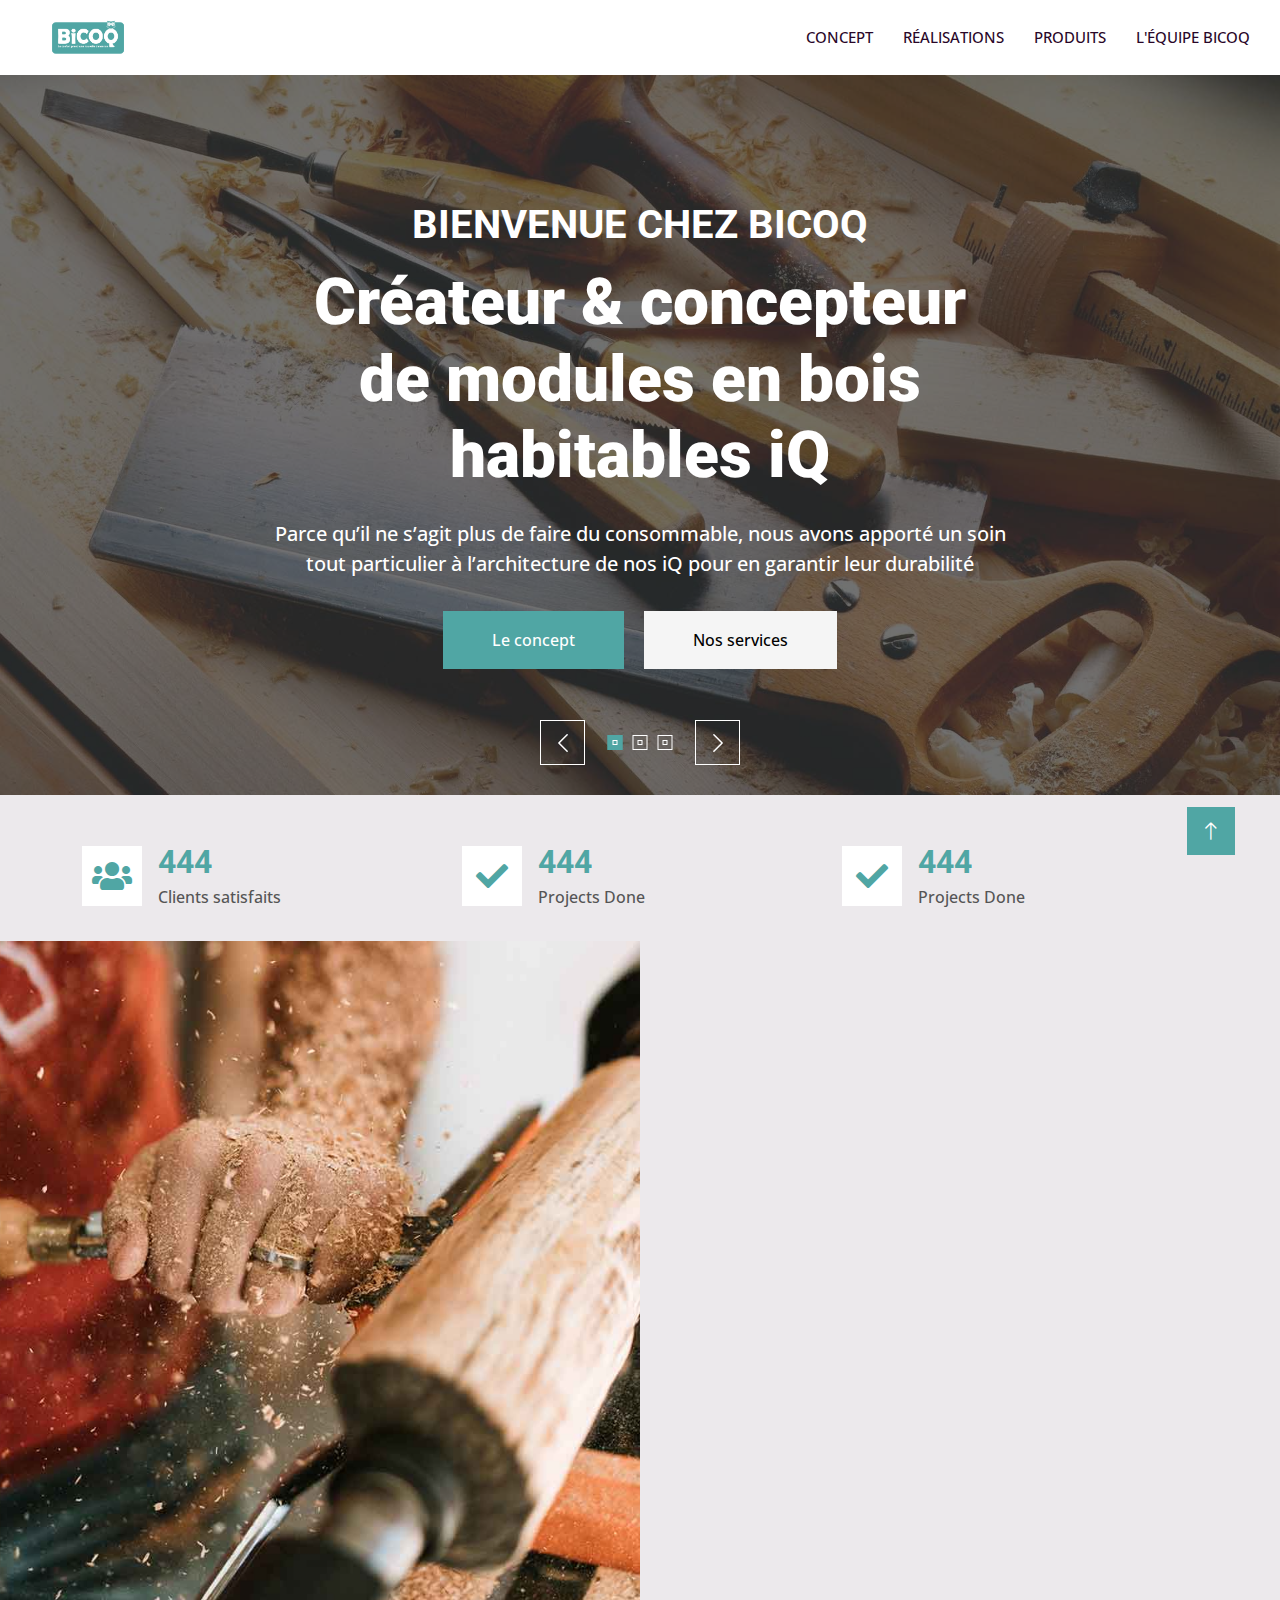
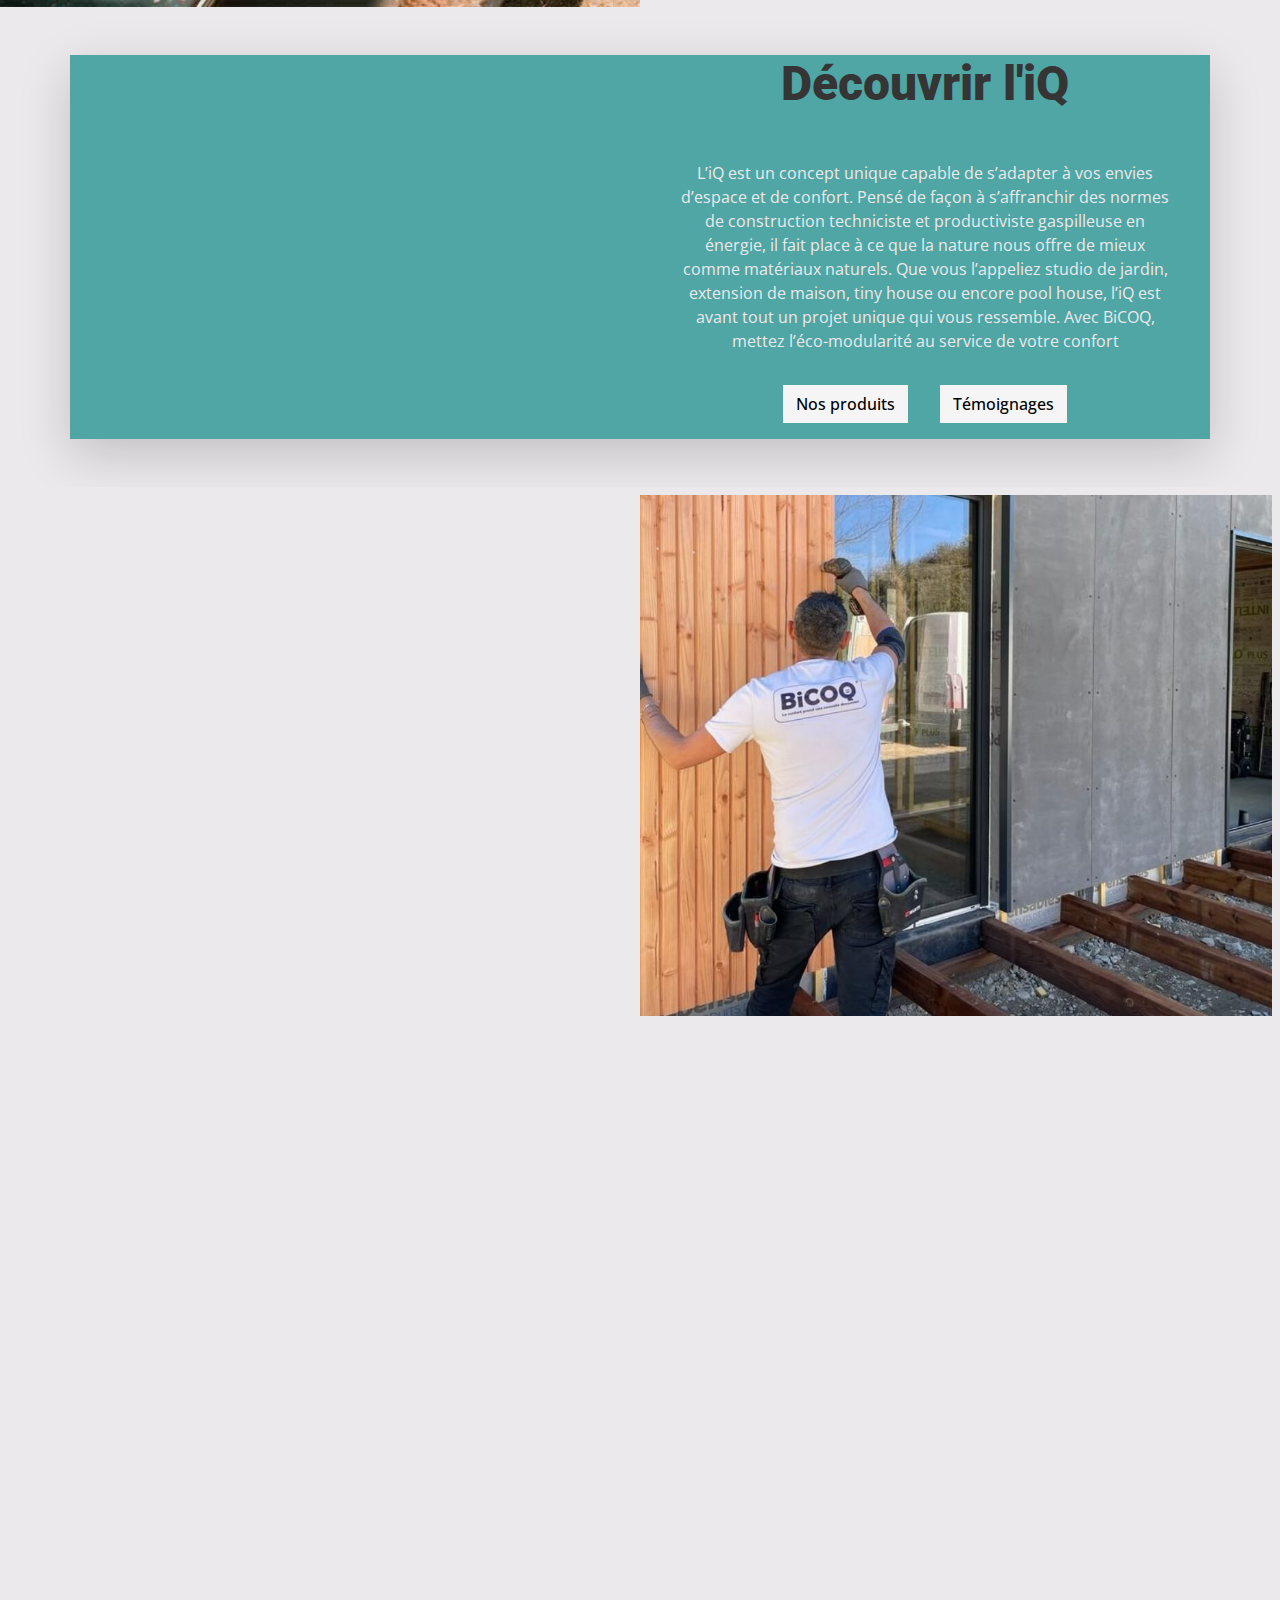
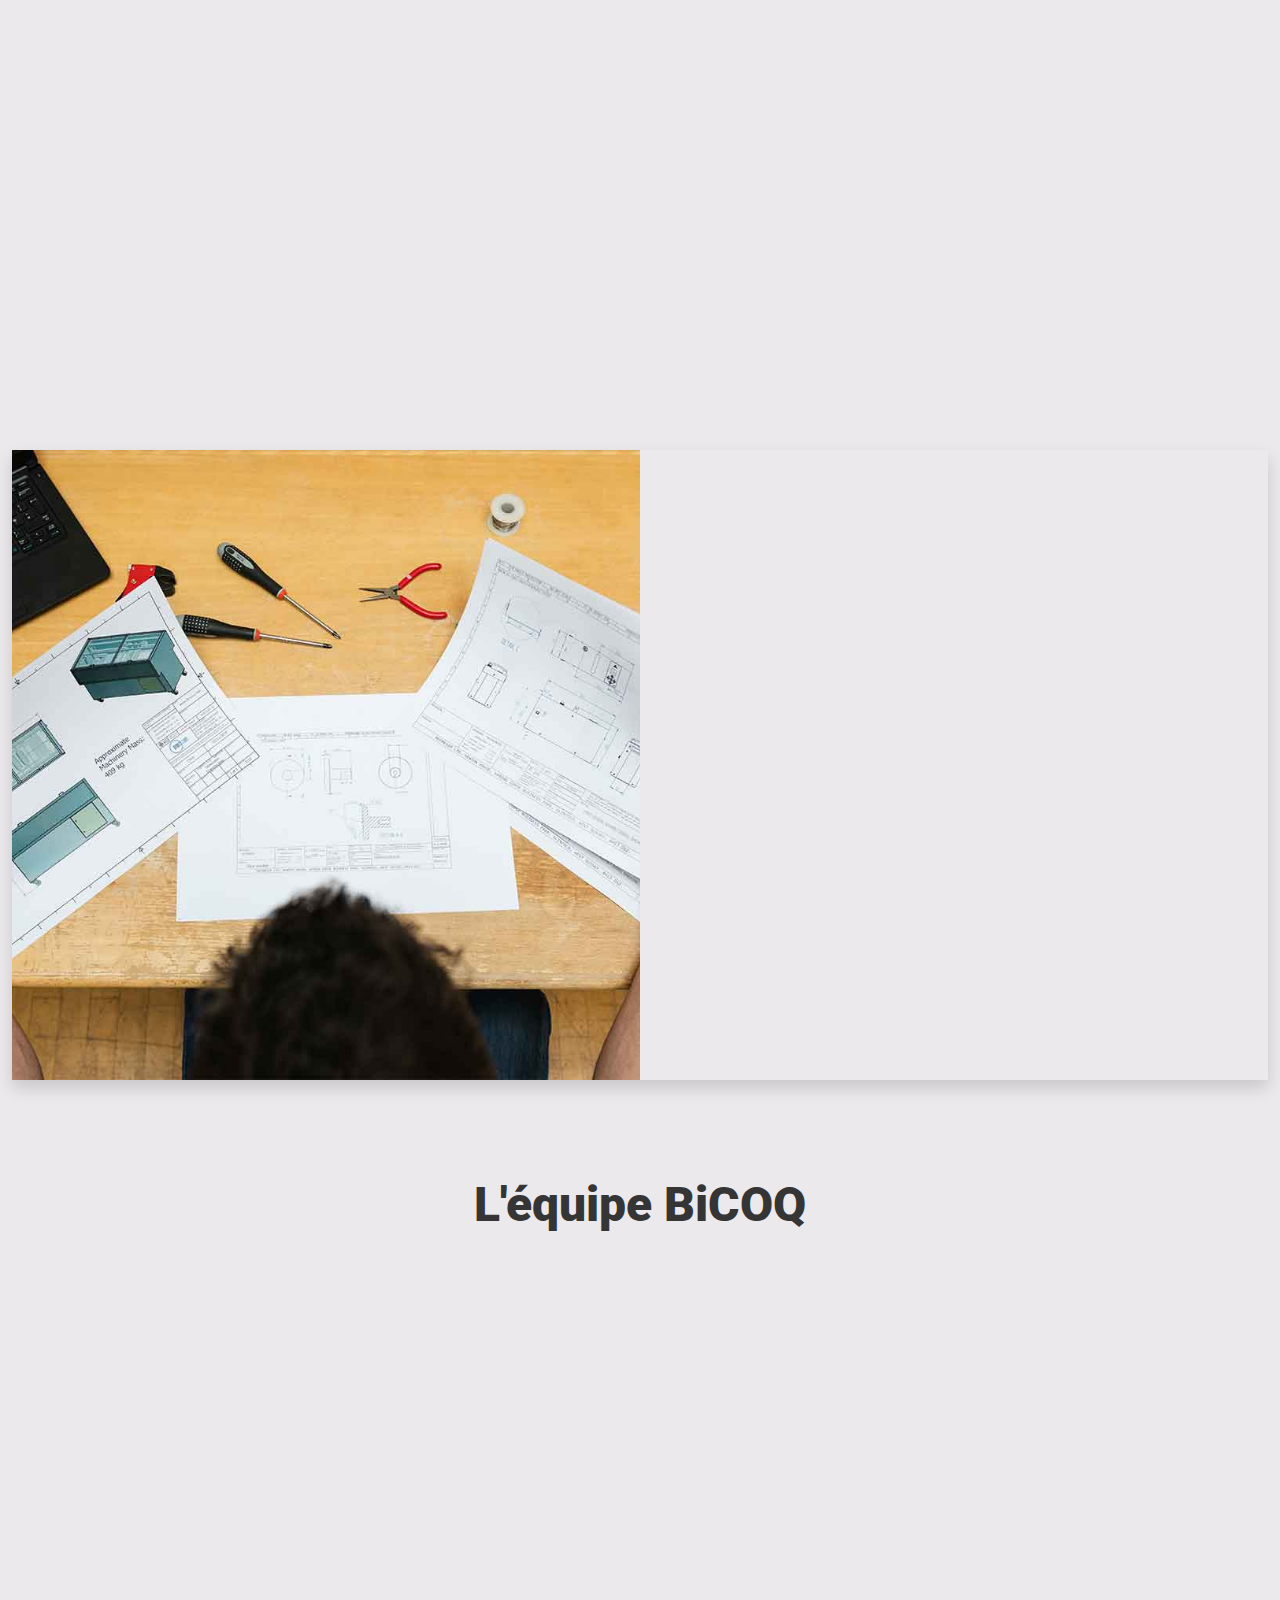
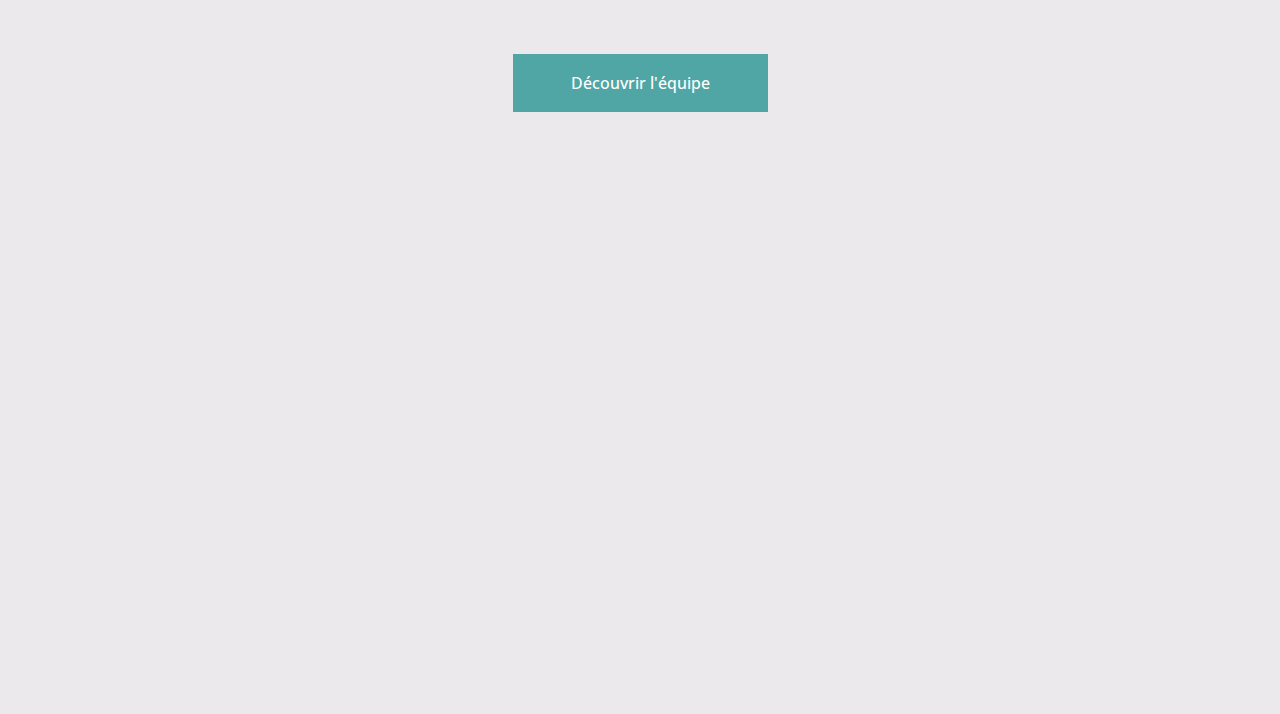
==== commit 2bb49700: "Update index.html" ====
--- a/index.html
+++ b/index.html
@@ -3,7 +3,7 @@
 
 <head>
     <meta charset="utf-8">
-    <title>Bicoq- Studio de jardin et créations bois</title>
+    <title>Bicoq - Studio de jardin et créations bois</title>
     <meta content="width=device-width, initial-scale=1.0" name="viewport">
     <meta content="" name="keywords">
     <meta content="" name="description">
@@ -47,7 +47,7 @@
     <!-- Navbar Start -->
     <nav class="navbar navbar-expand-lg bg-white navbar-light sticky-top p-0">
     <a class="navbar-brand d-flex align-items-center px-4 px-lg-5" href="#top">
-         <img src="img/logoNav.png" width="80" height="40" alt="">
+         <img src="img/logonav.png" width="80" height="40" alt="">
     </a>
         <button type="button" class="navbar-toggler me-4" data-bs-toggle="collapse" data-bs-target="#navbarCollapse">
             <span class="navbar-toggler-icon"></span>
@@ -819,4 +819,4 @@
     <script src="js/main.js"></script>
 </body>
 
-</html>+</html>
--- a/css/style.css
+++ b/css/style.css
@@ -0,0 +1,637 @@
+/********** Template CSS **********/
+:root {
+    --primary: #50a6a4;
+    --light: #ece9ec;
+    --dark: #290628;
+    --magenta: #a2537e;
+    --bleu: #006494;
+}
+
+.fw-medium {
+    font-weight: 500 !important;
+}
+
+.fw-bold {
+    font-weight: 700 !important;
+}
+
+.fw-black {
+    font-weight: 900 !important;
+}
+
+.back-to-top {
+    position: fixed;
+    display: none;
+    right: 45px;
+    bottom: 45px;
+    z-index: 99;
+}
+
+/*** Body ***/
+Body {
+    background: #ece9ec;
+}
+
+/*** Spinner ***/
+#spinner {
+    opacity: 0;
+    visibility: hidden;
+    transition: opacity .5s ease-out, visibility 0s linear .5s;
+    z-index: 99999;
+}
+
+#spinner.show {
+    transition: opacity .5s ease-out, visibility 0s linear 0s;
+    visibility: visible;
+    opacity: 1;
+}
+
+
+/*** Button ***/
+.btn {
+    font-weight: 500;
+    transition: .5s;
+}
+
+.btn.btn-primary,
+.btn.btn-secondary {
+    color: #FFFFFF;
+}
+
+.btn-square {
+    width: 38px;
+    height: 38px;
+}
+
+.btn-sm-square {
+    width: 32px;
+    height: 32px;
+}
+
+.btn-lg-square {
+    width: 48px;
+    height: 48px;
+}
+
+.btn-square,
+.btn-sm-square,
+.btn-lg-square {
+    padding: 0;
+    display: flex;
+    align-items: center;
+    justify-content: center;
+    font-weight: normal;
+}
+
+/*** Navbar ***/
+.navbar .dropdown-toggle::after {
+    border: none;
+    content: "\f107";
+    font-family: "Font Awesome 5 Free";
+    font-weight: 900;
+    vertical-align: middle;
+    margin-left: 8px;
+}
+
+.navbar-light .navbar-nav .nav-link {
+    margin-right: 30px;
+    padding: 25px 0;
+    color: #FFFFFF;
+    font-size: 15px;
+    font-weight: 500;
+    text-transform: uppercase;
+    outline: none;
+}
+
+.navbar-light .navbar-nav .nav-link:hover,
+.navbar-light .navbar-nav .nav-link.active {
+    color: var(--primary);
+}
+
+@media (max-width: 991.98px) {
+    .navbar-light .navbar-nav .nav-link  {
+        margin-right: 0;
+        padding: 10px 0;
+    }
+
+    .navbar-light .navbar-nav {
+        border-top: 1px solid #EEEEEE;
+    }
+}
+
+.navbar-light .navbar-brand,
+.navbar-light a.btn {
+    height: 75px;
+}
+
+.navbar-light .navbar-nav .nav-link {
+    color: var(--dark);
+    font-weight: 500;
+}
+
+.navbar-light.sticky-top {
+    top: -100px;
+    transition: .5s;
+}
+
+@media (min-width: 992px) {
+    .navbar .nav-item .dropdown-menu {
+        display: block;
+        border: none;
+        margin-top: 0;
+        top: 150%;
+        opacity: 0;
+        visibility: hidden;
+        transition: .5s;
+    }
+
+    .navbar .nav-item:hover .dropdown-menu {
+        top: 100%;
+        visibility: visible;
+        transition: .5s;
+        opacity: 1;
+    }
+}
+
+
+/*** Header ***/
+@media (max-width: 768px) {
+    .header-carousel .owl-carousel-item {
+        position: relative;
+        min-height: 500px;
+    }
+    
+    .header-carousel .owl-carousel-item img {
+        position: absolute;
+        width: 100%;
+        height: 100%;
+        object-fit: cover;
+    }
+
+    .header-carousel .owl-carousel-item h5,
+    .header-carousel .owl-carousel-item p {
+        font-size: 14px !important;
+        font-weight: 400 !important;
+    }
+
+    .header-carousel .owl-carousel-item h1 {
+        font-size: 30px;
+        font-weight: 600;
+    }
+}
+
+.header-carousel .owl-nav {
+    position: absolute;
+    width: 200px;
+    height: 45px;
+    bottom: 30px;
+    left: 50%;
+    transform: translateX(-50%);
+    display: flex;
+    justify-content: space-between;
+}
+
+.header-carousel .owl-nav .owl-prev,
+.header-carousel .owl-nav .owl-next {
+    width: 45px;
+    height: 45px;
+    display: flex;
+    align-items: center;
+    justify-content: center;
+    color: #FFFFFF;
+    background: transparent;
+    border: 1px solid #FFFFFF;
+    font-size: 22px;
+    transition: .5s;
+}
+
+.header-carousel .owl-nav .owl-prev:hover,
+.header-carousel .owl-nav .owl-next:hover {
+    background: var(--primary);
+    border-color: var(--primary);
+}
+
+.header-carousel .owl-dots {
+    position: absolute;
+    height: 45px;
+    bottom: 30px;
+    left: 50%;
+    transform: translateX(-50%);
+    display: flex;
+    align-items: center;
+    justify-content: center;
+}
+
+.header-carousel .owl-dot {
+    position: relative;
+    display: inline-block;
+    margin: 0 5px;
+    width: 15px;
+    height: 15px;
+    background: transparent;
+    border: 1px solid #FFFFFF;
+    transition: .5s;
+}
+
+.header-carousel .owl-dot::after {
+    position: absolute;
+    content: "";
+    width: 5px;
+    height: 5px;
+    top: 4px;
+    left: 4px;
+    background: transparent;
+    border: 1px solid #FFFFFF;
+}
+
+.header-carousel .owl-dot.active {
+    background: var(--primary);
+    border-color: var(--primary);
+}
+
+.page-header {
+    background: linear-gradient(rgba(53, 53, 53, .7), rgba(53, 53, 53, .7)), url(../img/construction1.jpg) center center no-repeat;
+    background-size: cover;
+}
+
+.breadcrumb-item + .breadcrumb-item::before {
+    color: var(--light);
+}
+
+
+/*** Section Title ***/
+.section-title h1 {
+    position: relative;
+    display: inline-block;
+    padding: 0 60px;
+}
+
+.section-title.text-start h1 {
+    padding-left: 0;
+}
+
+
+.section-title h1::before {
+    left: 0;
+}
+
+.section-title h1::after {
+    right: 0;
+}
+
+.section-title.text-start h1::before {
+    display: none;
+}
+
+
+/*** About ***/
+@media (min-width: 992px) {
+    .container.about {
+        max-width: 100% !important;
+    }
+
+    .about-text  {
+        padding-right: calc(((100% - 960px) / 2) + .75rem);
+    }
+}
+
+@media (min-width: 1200px) {
+    .about-text  {
+        padding-right: calc(((100% - 1140px) / 2) + .75rem);
+    }
+}
+
+@media (min-width: 1400px) {
+    .about-text  {
+        padding-right: calc(((100% - 1320px) / 2) + .75rem);
+    }
+}
+
+
+/*** Service ***/
+#services {
+    background-color:#50a6a4;
+    color:#ece9ec !important;
+}
+.service-item img {
+    transition: .5s;
+}
+
+.service-item:hover img {
+    transform: scale(1.1);
+}
+
+
+/*** Feature ***/
+@media (min-width: 992px) {
+    .container.feature {
+        max-width: 100% !important;
+    }
+
+    .feature-text  {
+        padding-left: calc(((100% - 960px) / 2) + .75rem);
+    }
+}
+
+@media (min-width: 1200px) {
+    .feature-text  {
+        padding-left: calc(((100% - 1140px) / 2) + .75rem);
+    }
+}
+
+@media (min-width: 1400px) {
+    .feature-text  {
+        padding-left: calc(((100% - 1320px) / 2) + .75rem);
+    }
+}
+
+
+/*** Project Portfolio ***/
+#portfolio-flters li {
+    display: inline-block;
+    font-weight: 500;
+    color: var(--dark);
+    cursor: pointer;
+    transition: .5s;
+    border-bottom: 2px solid transparent;
+}
+
+#portfolio-flters li:hover,
+#portfolio-flters li.active {
+    color: var(--primary);
+    border-color: var(--primary);
+}
+
+.portfolio-item img {
+    transition: .5s;
+}
+
+.portfolio-item:hover img {
+    transform: scale(1.1);
+}
+
+.portfolio-item .portfolio-overlay {
+    position: absolute;
+    display: flex;
+    align-items: center;
+    justify-content: center;
+    width: 0;
+    height: 0;
+    bottom: 0;
+    left: 50%;
+    background: rgba(53, 53, 53, .7);
+    transition: .5s;
+}
+
+.portfolio-item:hover .portfolio-overlay {
+    width: 100%;
+    height: 100%;
+    left: 0;
+}
+
+.portfolio-item .portfolio-overlay .btn {
+    opacity: 0;
+}
+
+.portfolio-item:hover .portfolio-overlay .btn {
+    opacity: 1;
+}
+.showcase .showcase-text {
+  padding: 3rem;
+}
+.showcase .showcase-img {
+  min-height: 30rem;
+  background-size: cover;
+}
+@media (min-width: 768px) {
+  .showcase .showcase-text {
+    padding: 7rem;
+  }
+}
+
+
+
+/*** Quote ***/
+@media (min-width: 992px) {
+    .container.quote {
+        max-width: 100% !important;
+    }
+
+    .quote-text  {
+        padding-right: calc(((100% - 960px) / 2) + .75rem);
+    }
+}
+
+@media (min-width: 1200px) {
+    .quote-text  {
+        padding-right: calc(((100% - 1140px) / 2) + .75rem);
+    }
+}
+
+@media (min-width: 1400px) {
+    .quote-text  {
+        padding-right: calc(((100% - 1320px) / 2) + .75rem);
+    }
+}
+
+
+/*** Team ***/
+.team-item img {
+    transition: .5s;
+}
+
+.team-item:hover img {
+    transform: scale(1.1);
+}
+
+.team-item .team-social {
+    position: absolute;
+    width: 38px;
+    top: 50%;
+    left: -38px;
+    transform: translateY(-50%);
+    display: flex;
+    flex-direction: column;
+    background: #FFFFFF;
+    transition: .5s;
+}
+
+.team-item .team-social .btn {
+    color: var(--primary);
+    background: #FFFFFF;
+}
+
+.team-item .team-social .btn:hover {
+    color: #FFFFFF;
+    background: var(--primary);
+}
+
+.team-item:hover .team-social {
+    left: 0;
+}
+
+
+/*** Testimonial ***/
+.testimonial-carousel::before {
+    position: absolute;
+    content: "";
+    top: 0;
+    left: 0;
+    height: 100%;
+    width: 0;
+    background: linear-gradient(to right, rgb(236, 233, 236, 1) 0%, rgb(236, 233, 236, 0) 100%);
+    z-index: 1;
+}
+
+.testimonial-carousel::after {
+    position: absolute;
+    content: "";
+    top: 0;
+    right: 0;
+    height: 100%;
+    width: 0;
+    background: linear-gradient(to left, rgb(236, 233, 236, 1) 0%, rgb(236, 233, 236, 0) 100%);
+    z-index: 1;
+}
+
+@media (min-width: 768px) {
+    .testimonial-carousel::before,
+    .testimonial-carousel::after {
+        width: 200px;
+    }
+}
+
+@media (min-width: 992px) {
+    .testimonial-carousel::before,
+    .testimonial-carousel::after {
+        width: 300px;
+    }
+}
+
+.testimonial-carousel .owl-item .testimonial-text {
+    border: 5px solid var(--light);
+    transform: scale(.8);
+    transition: .5s;
+}
+
+.testimonial-carousel .owl-item.center .testimonial-text {
+    transform: scale(1);
+}
+
+.testimonial-carousel .owl-nav {
+    position: absolute;
+    width: 350px;
+    top: 10px;
+    left: 50%;
+    transform: translateX(-50%);
+    display: flex;
+    justify-content: space-between;
+    opacity: 0;
+    transition: .5s;
+    z-index: 1;
+}
+
+.testimonial-carousel:hover .owl-nav {
+    width: 300px;
+    opacity: 1;
+}
+
+.testimonial-carousel .owl-nav .owl-prev,
+.testimonial-carousel .owl-nav .owl-next {
+    position: relative;
+    color: var(--primary);
+    font-size: 45px;
+    transition: .5s;
+}
+
+.testimonial-carousel .owl-nav .owl-prev:hover,
+.testimonial-carousel .owl-nav .owl-next:hover {
+    color: var(--dark);
+}
+
+
+/*** Contact ***/
+@media (min-width: 992px) {
+    .container.contact {
+        max-width: 100% !important;
+    }
+
+    .contact-text  {
+        padding-left: calc(((100% - 960px) / 2) + .75rem);
+    }
+}
+
+@media (min-width: 1200px) {
+    .contact-text  {
+        padding-left: calc(((100% - 1140px) / 2) + .75rem);
+    }
+}
+
+@media (min-width: 1400px) {
+    .contact-text  {
+        padding-left: calc(((100% - 1320px) / 2) + .75rem);
+    }
+}
+
+
+/*** Footer ***/
+.footer {
+    background: linear-gradient(rgba(53, 53, 53, .7), rgba(53, 53, 53, .7)), url(../img/footer.jpg) center center no-repeat;
+    background-size: cover;
+}
+
+.footer .btn.btn-social {
+    margin-right: 5px;
+    width: 35px;
+    height: 35px;
+    display: flex;
+    align-items: center;
+    justify-content: center;
+    color: var(--light);
+    border: 1px solid #FFFFFF;
+    transition: .3s;
+}
+
+.footer .btn.btn-social:hover {
+    color: var(--primary);
+}
+
+.footer .btn.btn-link {
+    display: block;
+    margin-bottom: 5px;
+    padding: 0;
+    text-align: left;
+    color: #FFFFFF;
+    font-size: 15px;
+    font-weight: normal;
+    text-transform: capitalize;
+    transition: .3s;
+}
+
+.footer .btn.btn-link::before {
+    position: relative;
+    content: "\f105";
+    font-family: "Font Awesome 5 Free";
+    font-weight: 900;
+    margin-right: 10px;
+}
+
+.footer .btn.btn-link:hover {
+    color: var(--primary);
+    letter-spacing: 1px;
+    box-shadow: none;
+}
+
+.footer .copyright {
+    padding: 25px 0;
+    font-size: 15px;
+    border-top: 1px solid rgba(256, 256, 256, .1);
+}
+
+.footer .copyright a {
+    color: var(--light);
+}
+
+.footer .copyright a:hover {
+    color: var(--primary);
+}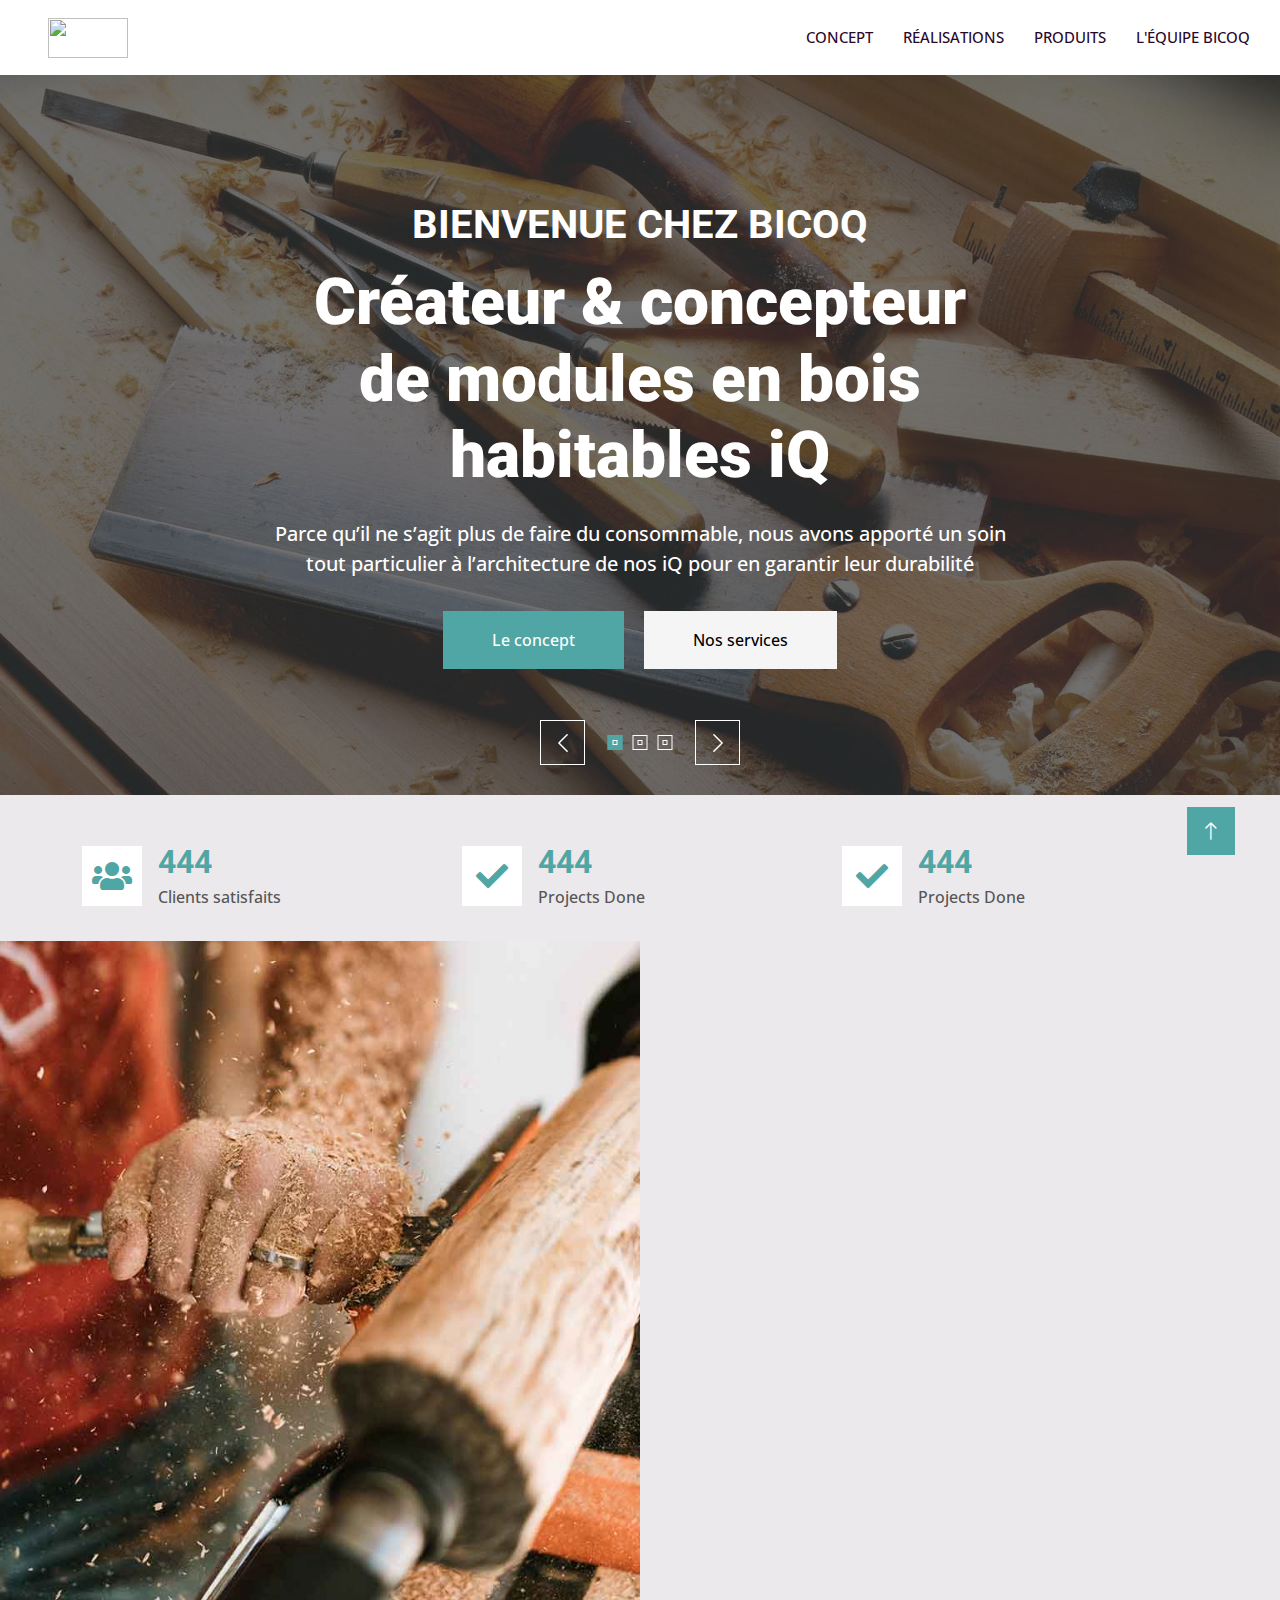
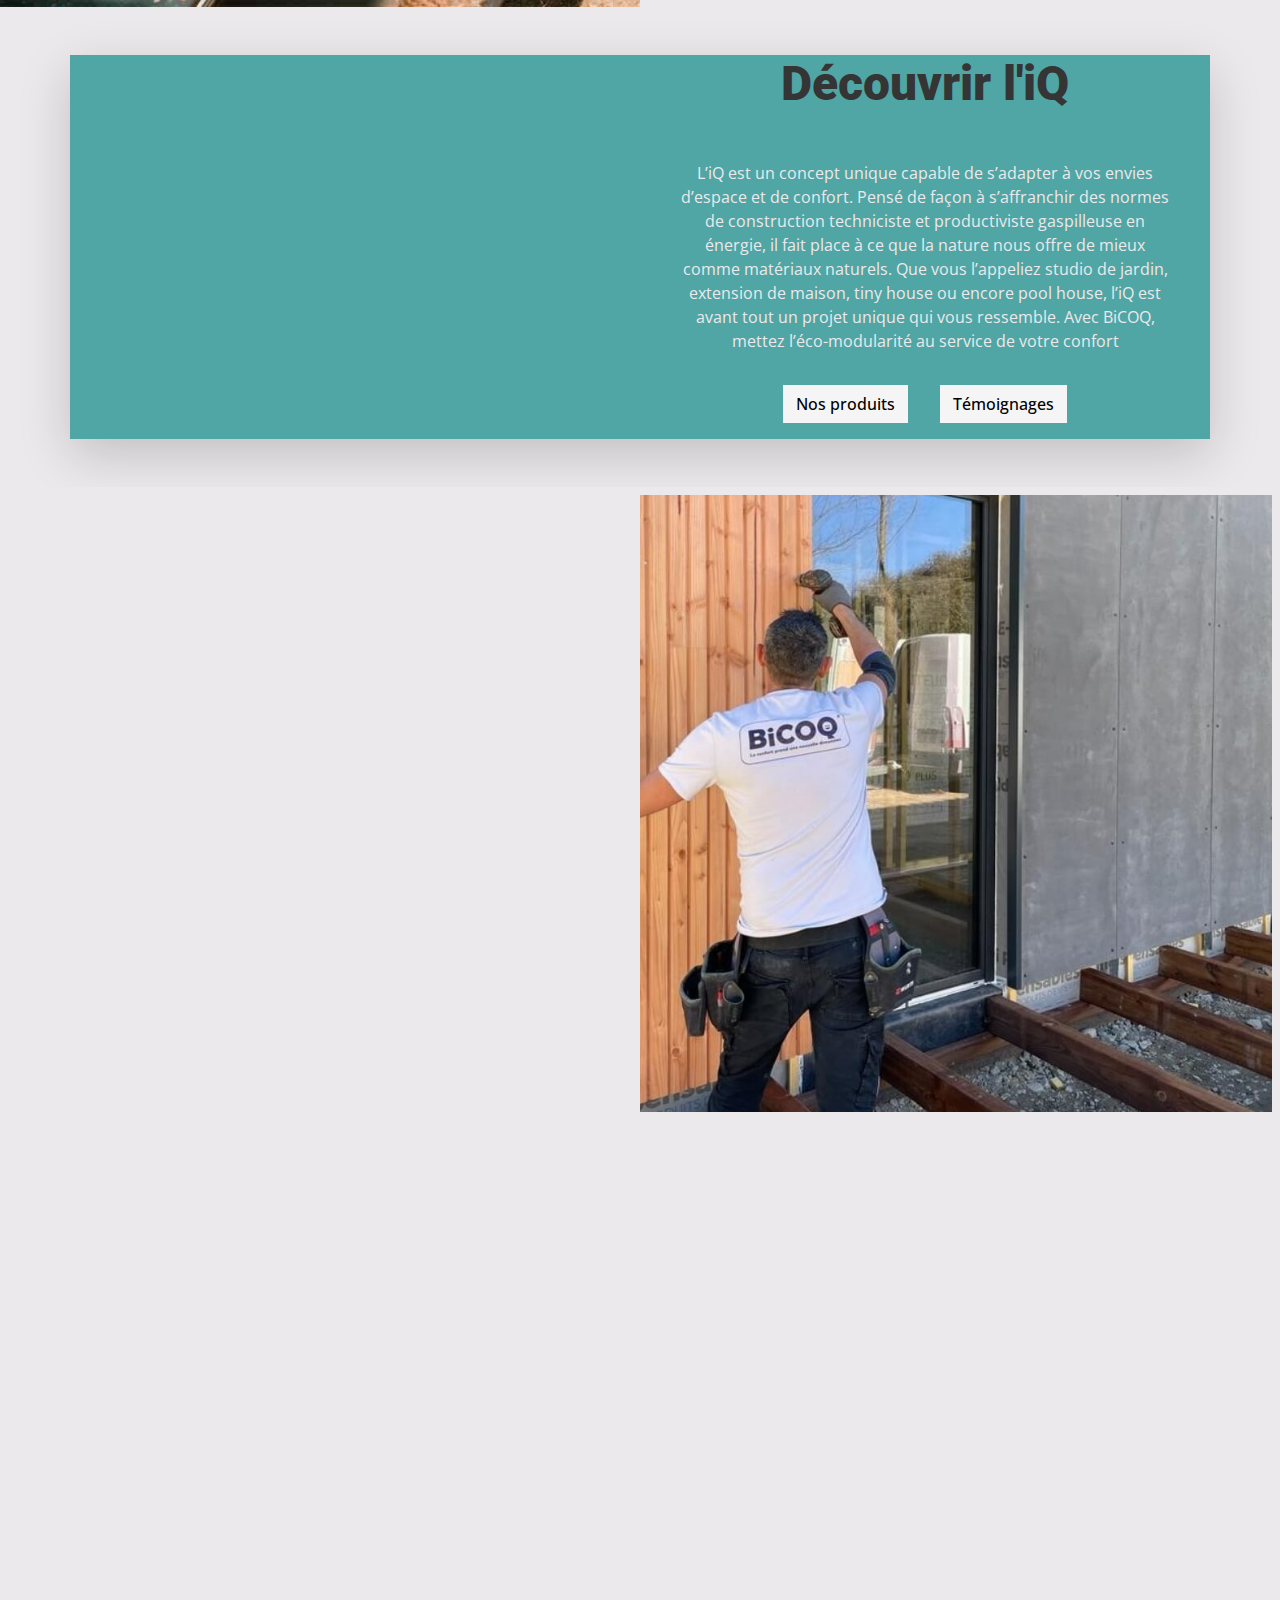
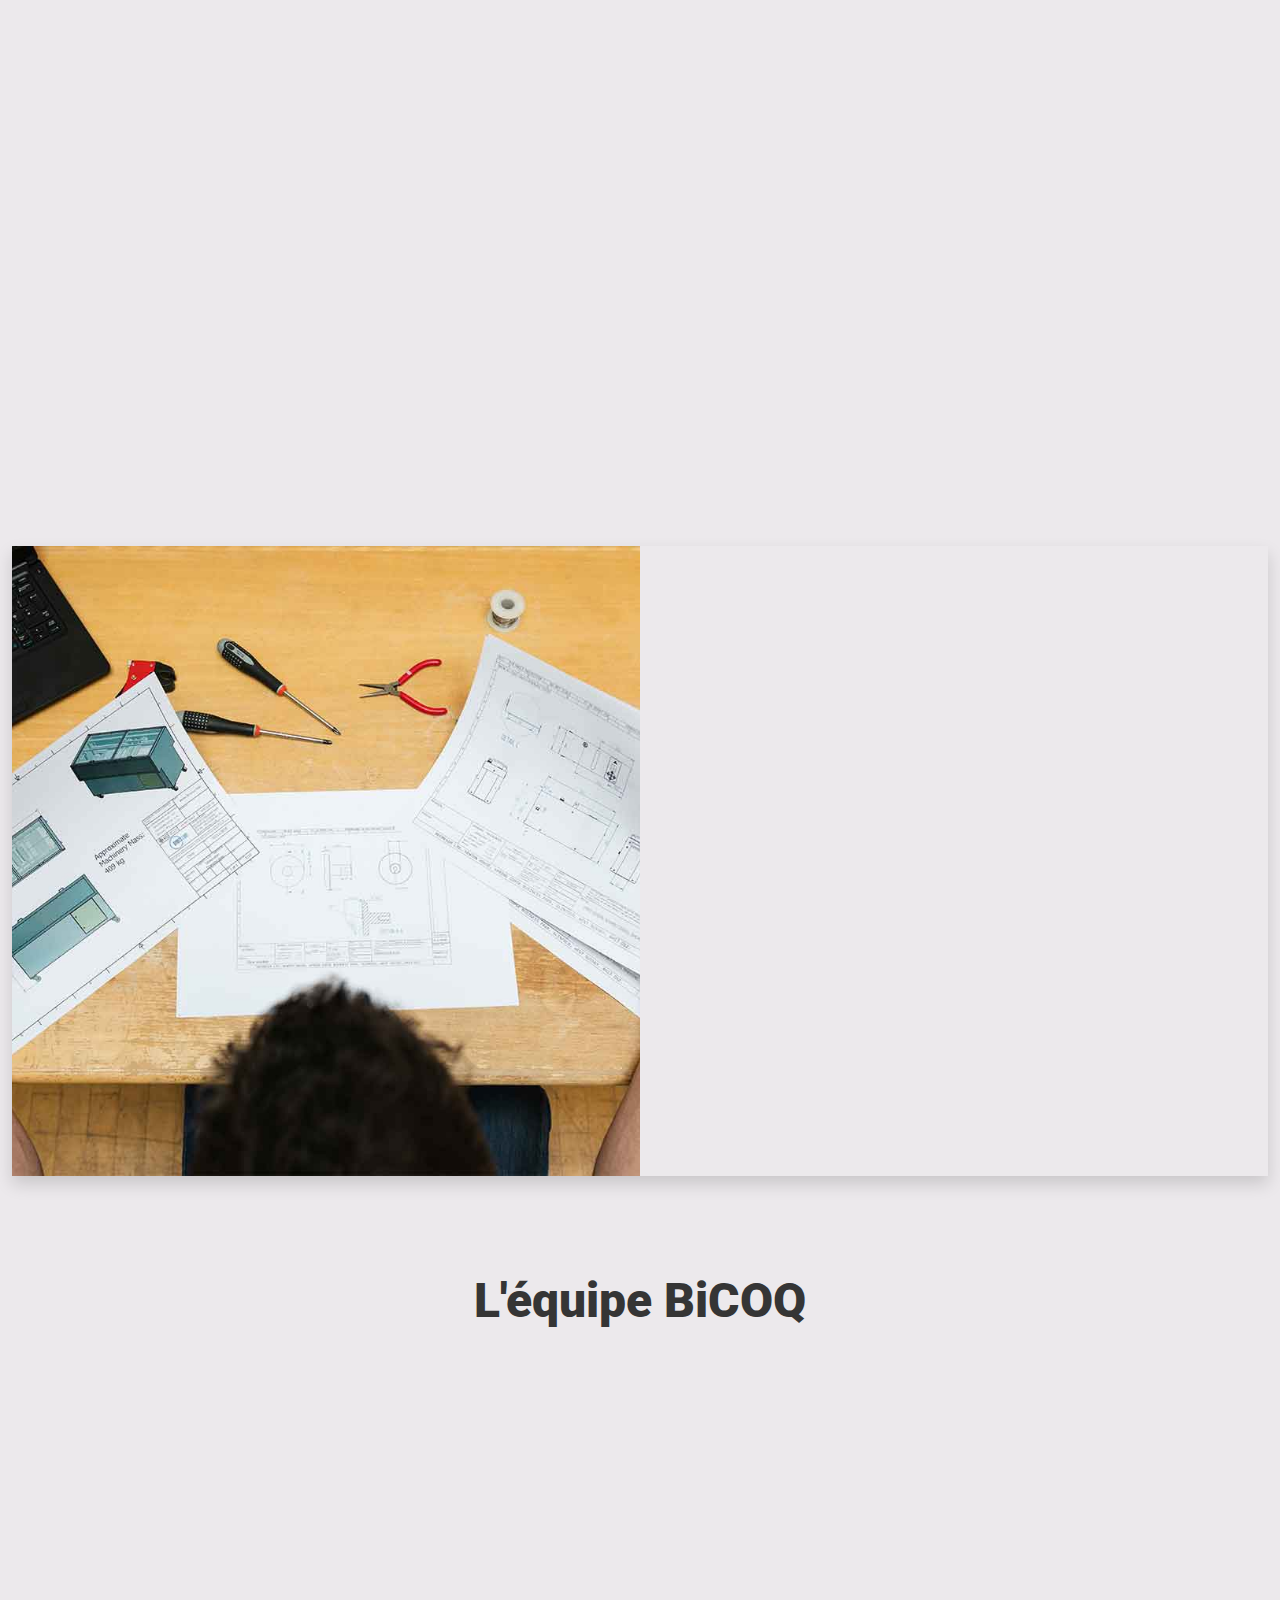
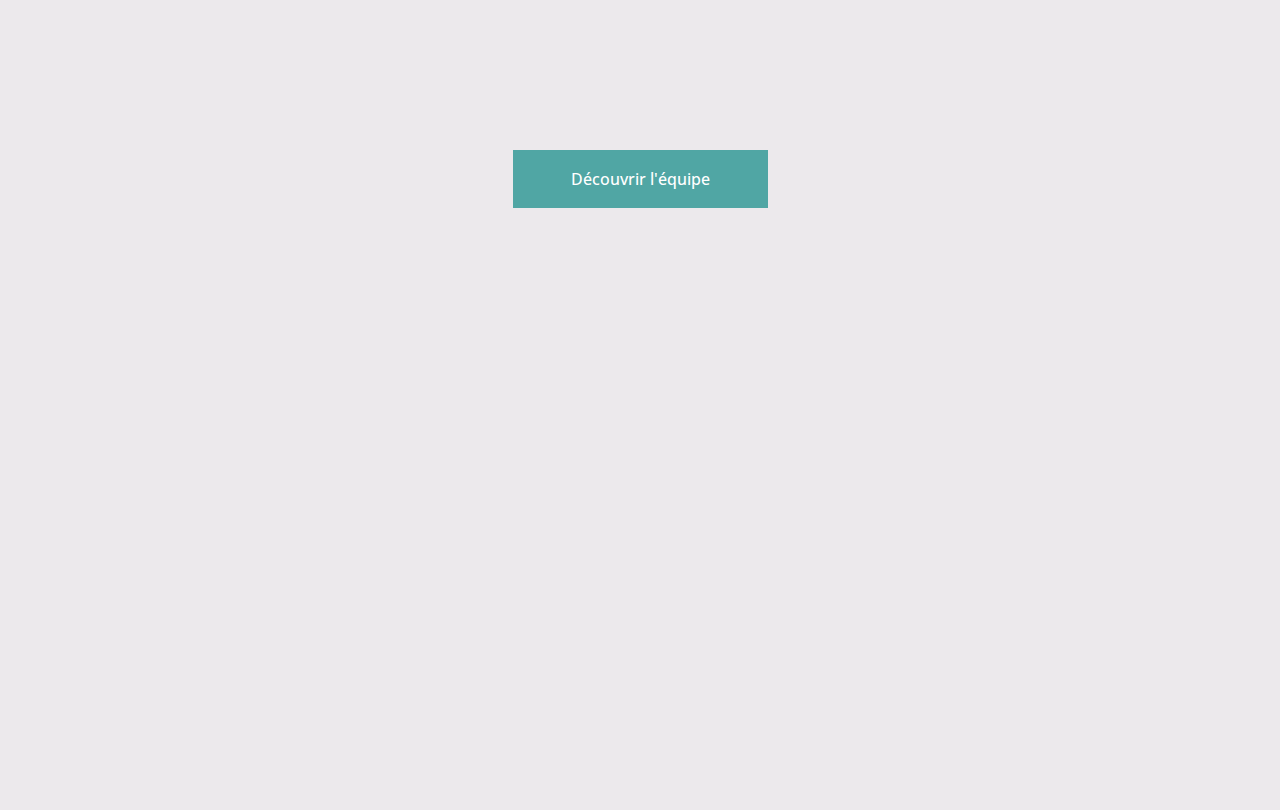
==== commit 607615a0: "Add files via upload" ====
--- a/index.html
+++ b/index.html
@@ -3,7 +3,7 @@
 
 <head>
     <meta charset="utf-8">
-    <title>Bicoq - Studio de jardin et créations bois</title>
+    <title>Bicoq- Studio de jardin et créations bois</title>
     <meta content="width=device-width, initial-scale=1.0" name="viewport">
     <meta content="" name="keywords">
     <meta content="" name="description">
@@ -47,7 +47,7 @@
     <!-- Navbar Start -->
     <nav class="navbar navbar-expand-lg bg-white navbar-light sticky-top p-0">
     <a class="navbar-brand d-flex align-items-center px-4 px-lg-5" href="#top">
-         <img src="img/logonav.png" width="80" height="40" alt="">
+         <img src="img/logoNav.png" width="80" height="40" alt="">
     </a>
         <button type="button" class="navbar-toggler me-4" data-bs-toggle="collapse" data-bs-target="#navbarCollapse">
             <span class="navbar-toggler-icon"></span>
@@ -276,9 +276,9 @@
     <!-- About End -->
     <!-- Service Start -->
     <div class=" my-5 shadow-lg container" id="services">
-        <div class="row">
-                <div class="col-lg-6 m-0 p-0">
-                <video class="w-100" autoplay loop muted>
+        <div class="row gy-0">
+                <div class="col-lg-6 m-0 pt-2">
+                <video class="w-100 object-fit-fill" autoplay loop muted>
                     <source src="videos/video.mp4" type="video/mp4" />
                 </video>
                 </div>
@@ -392,7 +392,11 @@
                         <div class="section-title text-start">
                             <h1 class="display-5 mb-4">Réalisations</h1>
                         </div>
-                        <p class="mb-4 pb-2">Tempor erat elitr rebum at clita. Diam dolor diam ipsum sit. Aliqu diam amet diam et eos. Clita erat ipsum et lorem et sit, sed stet lorem sit clita duo justo erat amet</p>
+                        <p class="mb-4 pb-2">Selon notre petit Larousse, (pas très grand lui non plus), une bicoque est une construction tout à fait modeste aux volumes minimalistes.
+
+Elle se retrouve généralement dans un lieu ou dans un environnement qui nous est cher et malgré son gabarit de cabanon, la vie à bord est grandiose…
+
+Mais fini le Bric à Brac ! BiCOQ est né à travers une volonté farouche de construire avec des matériaux nobles et une éthique résolument vertueuse !</p>
                         <div class="row g-4">
                             <div class="col-6">
                                 <div class="d-flex align-items-center">
@@ -819,4 +823,4 @@
     <script src="js/main.js"></script>
 </body>
 
-</html>
+</html>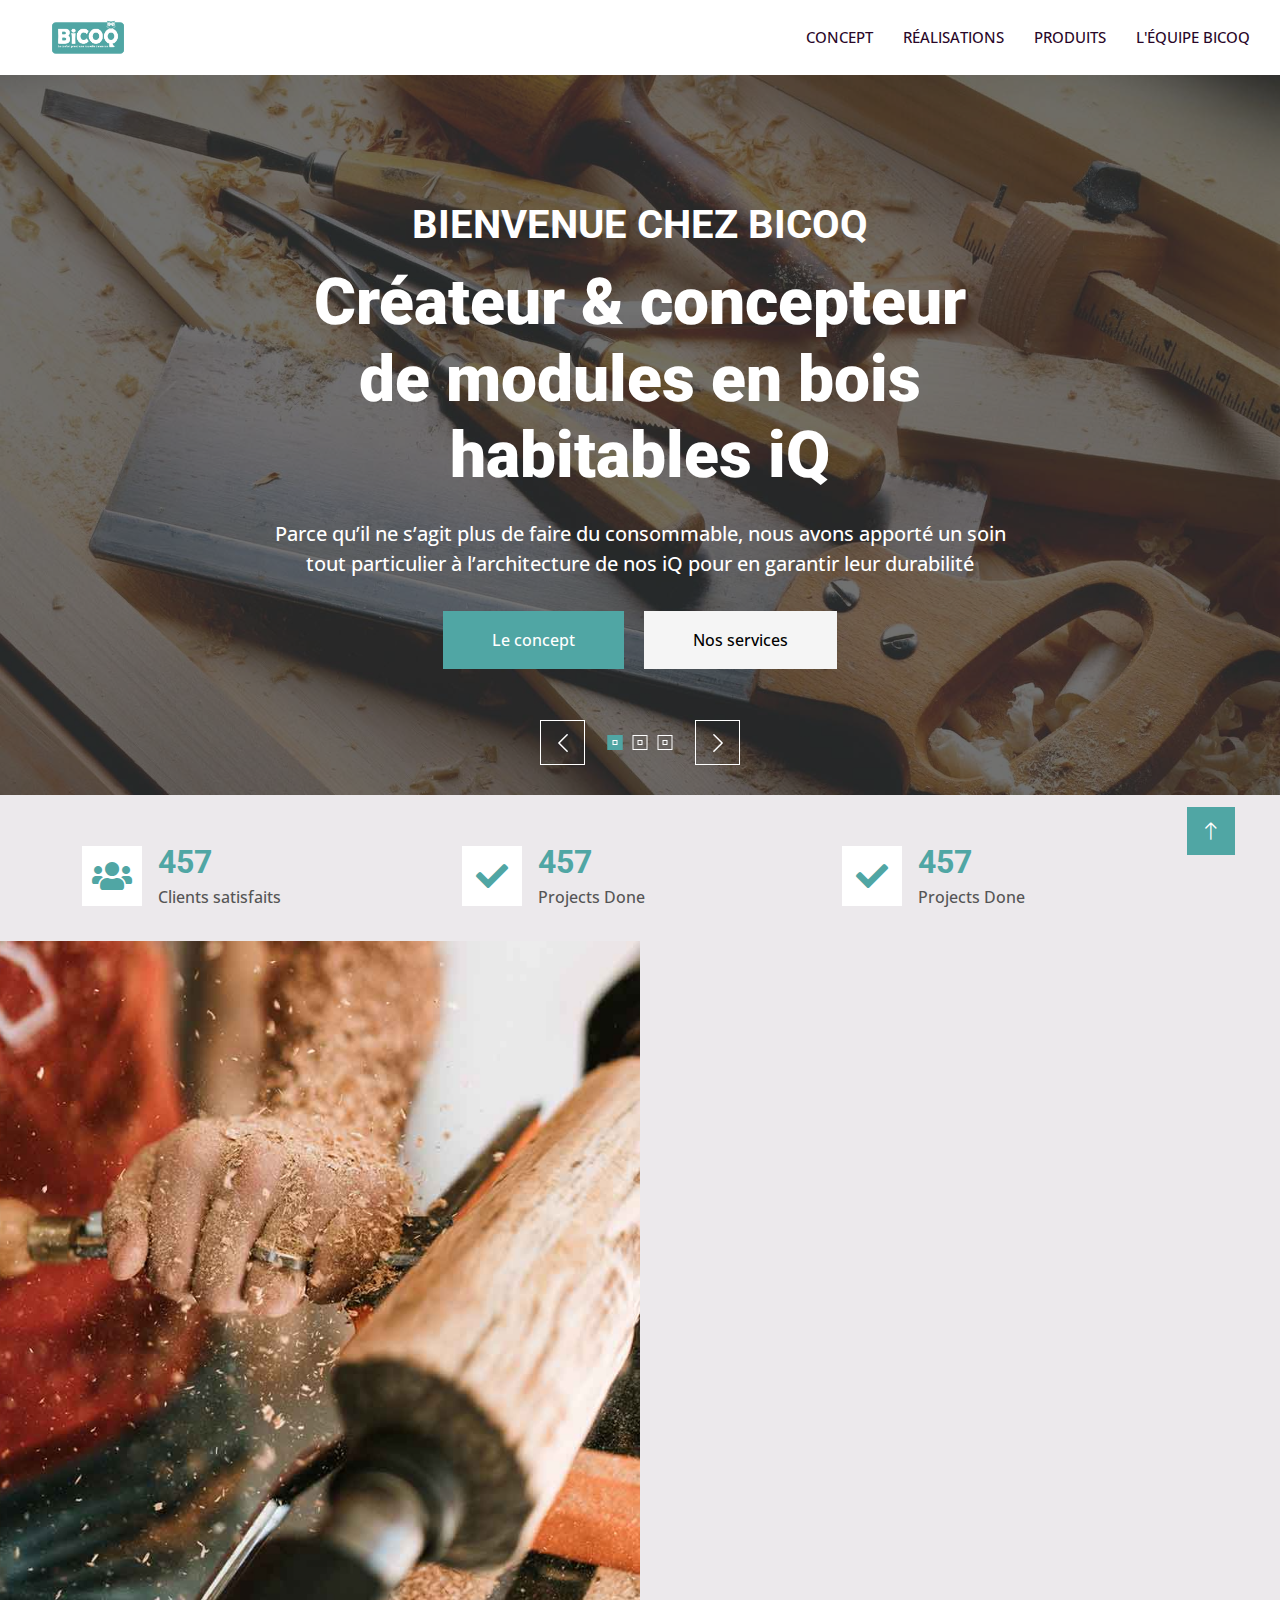
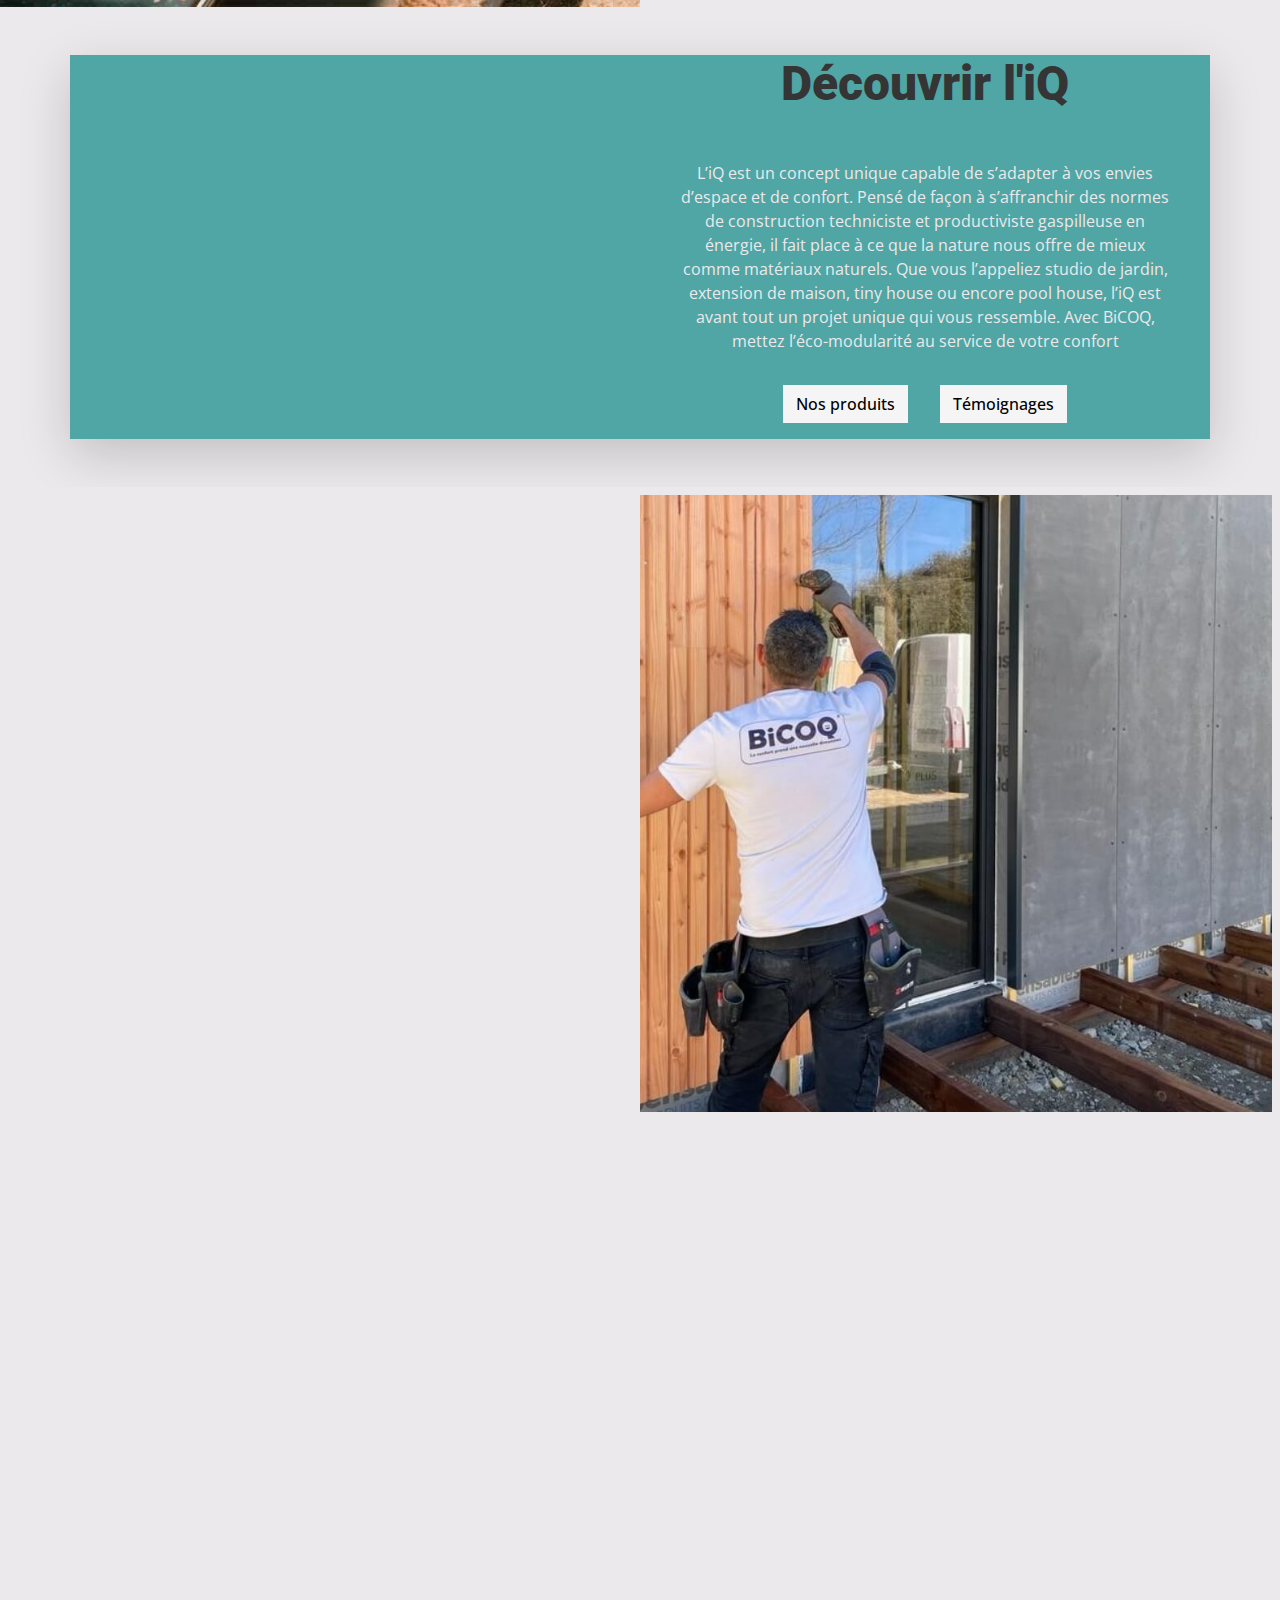
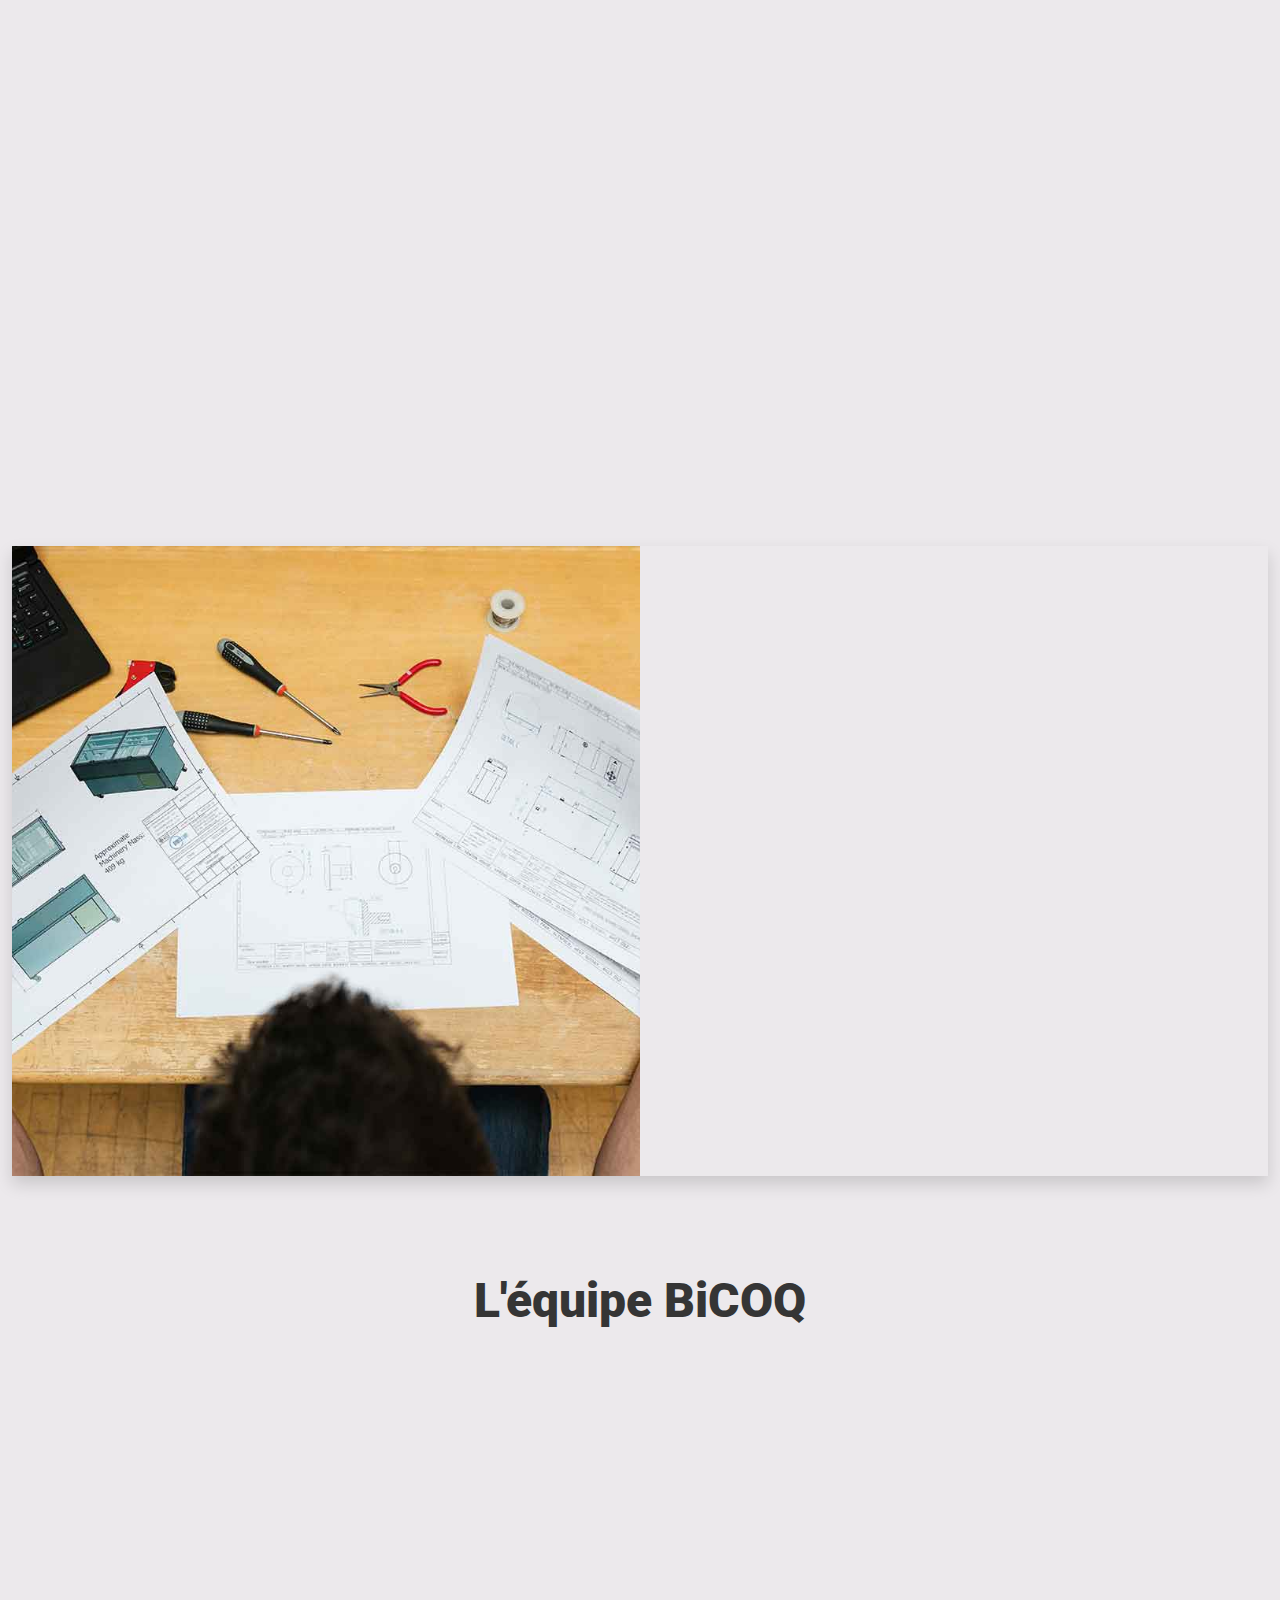
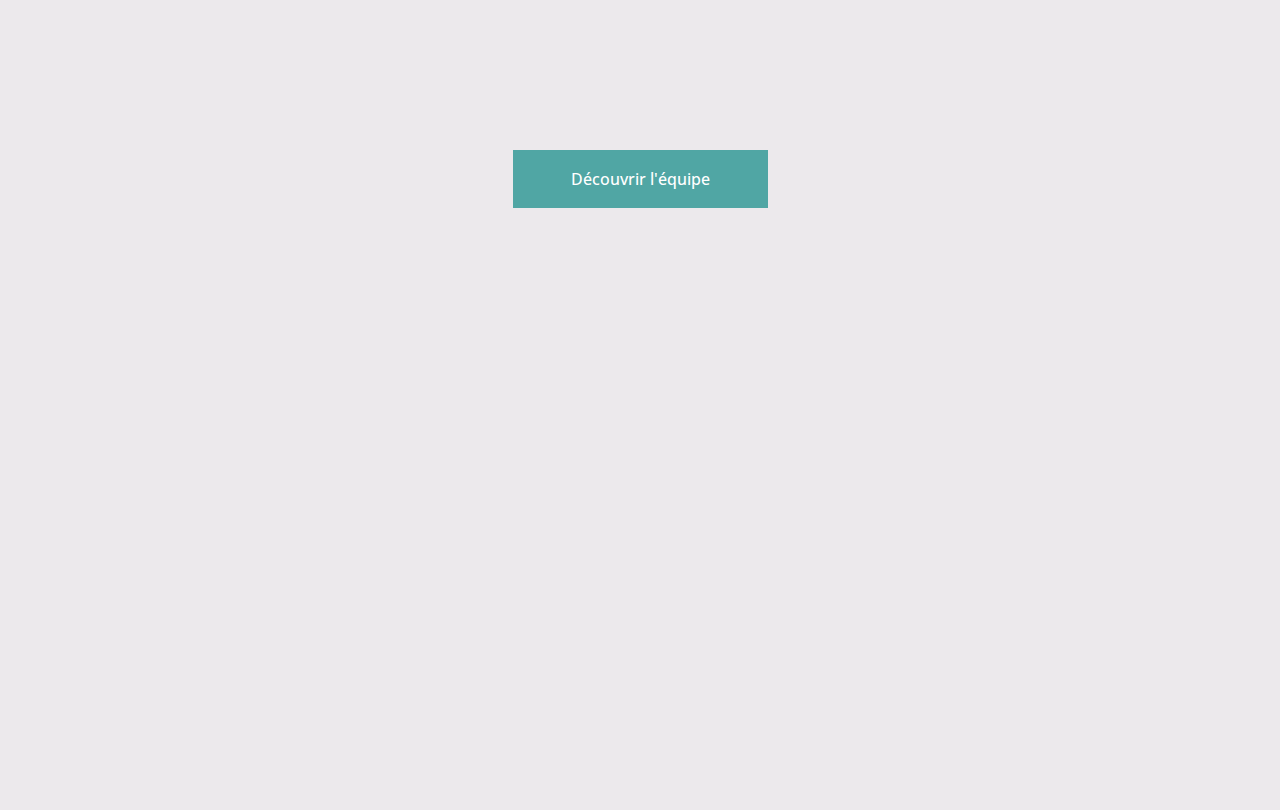
==== commit b724f46d: "Update index.html" ====
--- a/index.html
+++ b/index.html
@@ -47,7 +47,7 @@
     <!-- Navbar Start -->
     <nav class="navbar navbar-expand-lg bg-white navbar-light sticky-top p-0">
     <a class="navbar-brand d-flex align-items-center px-4 px-lg-5" href="#top">
-         <img src="img/logoNav.png" width="80" height="40" alt="">
+         <img src="img/logonav.png" width="80" height="40" alt="">
     </a>
         <button type="button" class="navbar-toggler me-4" data-bs-toggle="collapse" data-bs-target="#navbarCollapse">
             <span class="navbar-toggler-icon"></span>
@@ -823,4 +823,4 @@
     <script src="js/main.js"></script>
 </body>
 
-</html>+</html>
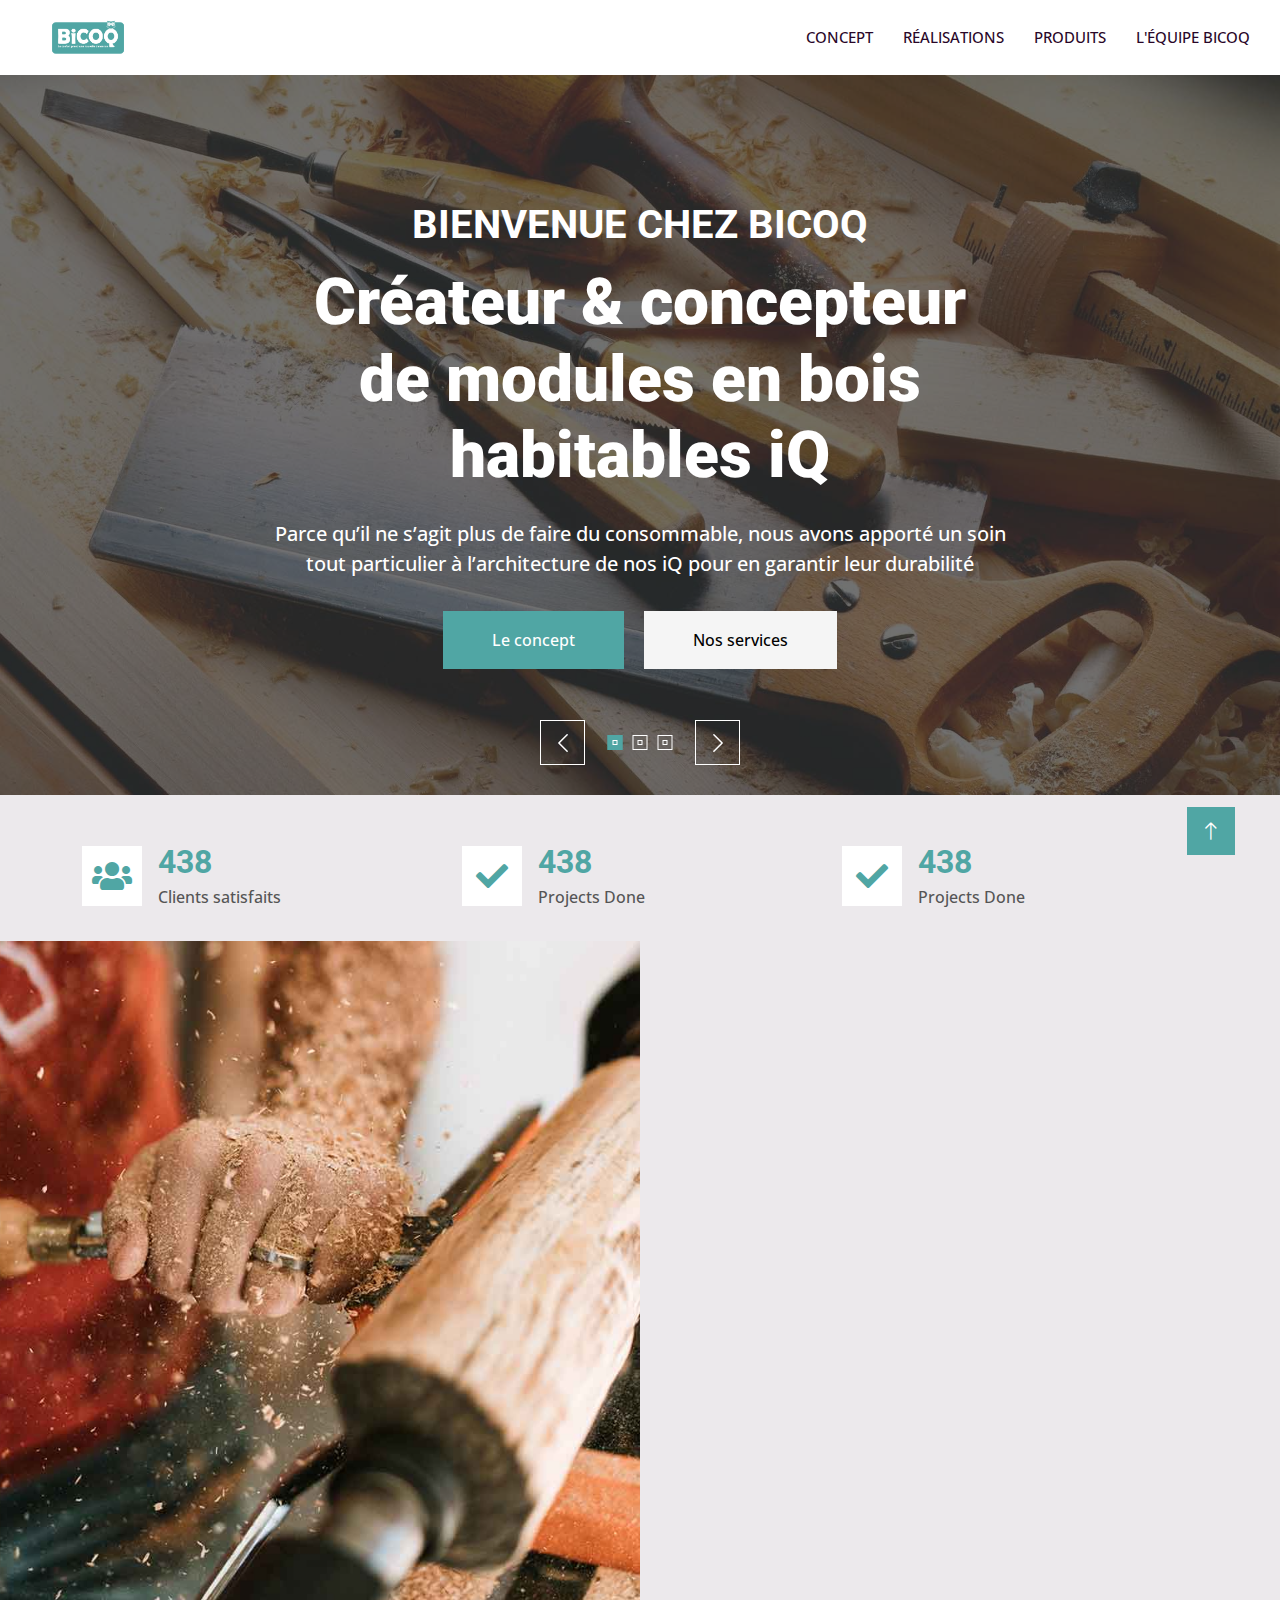
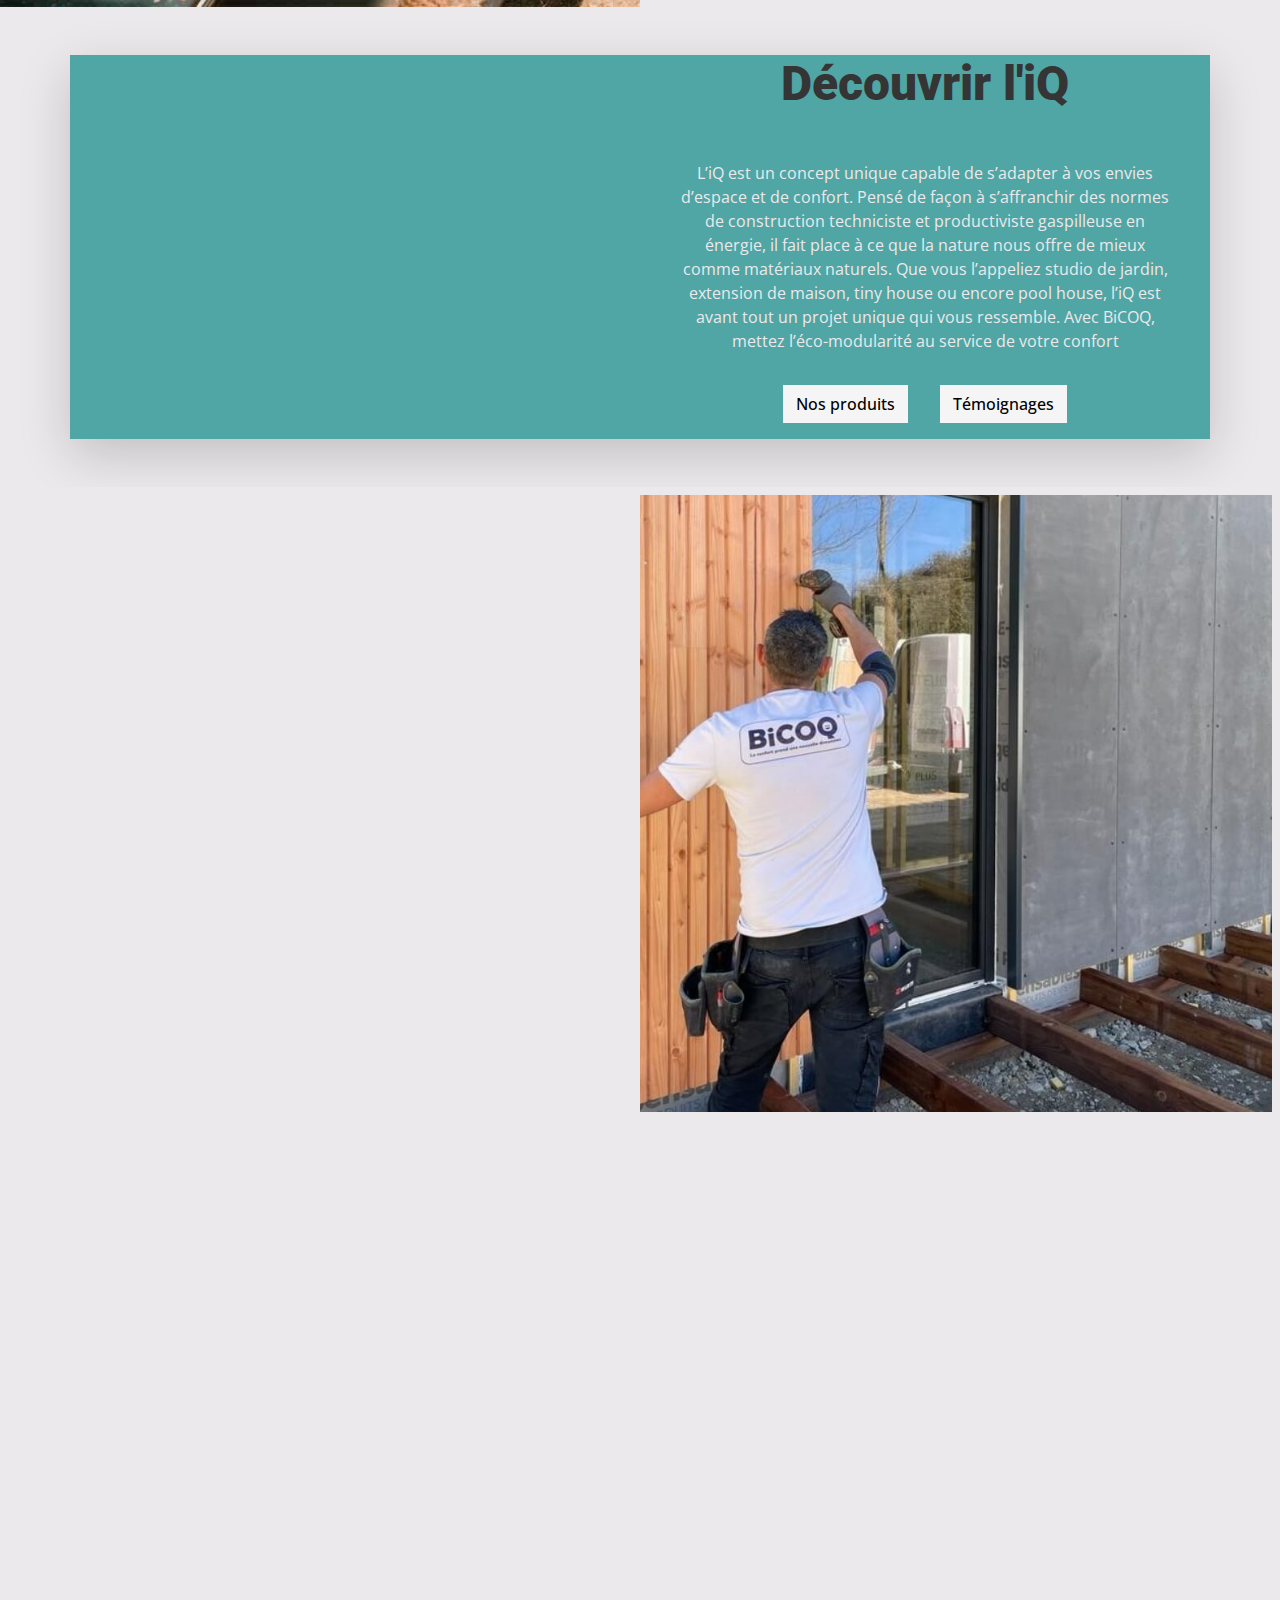
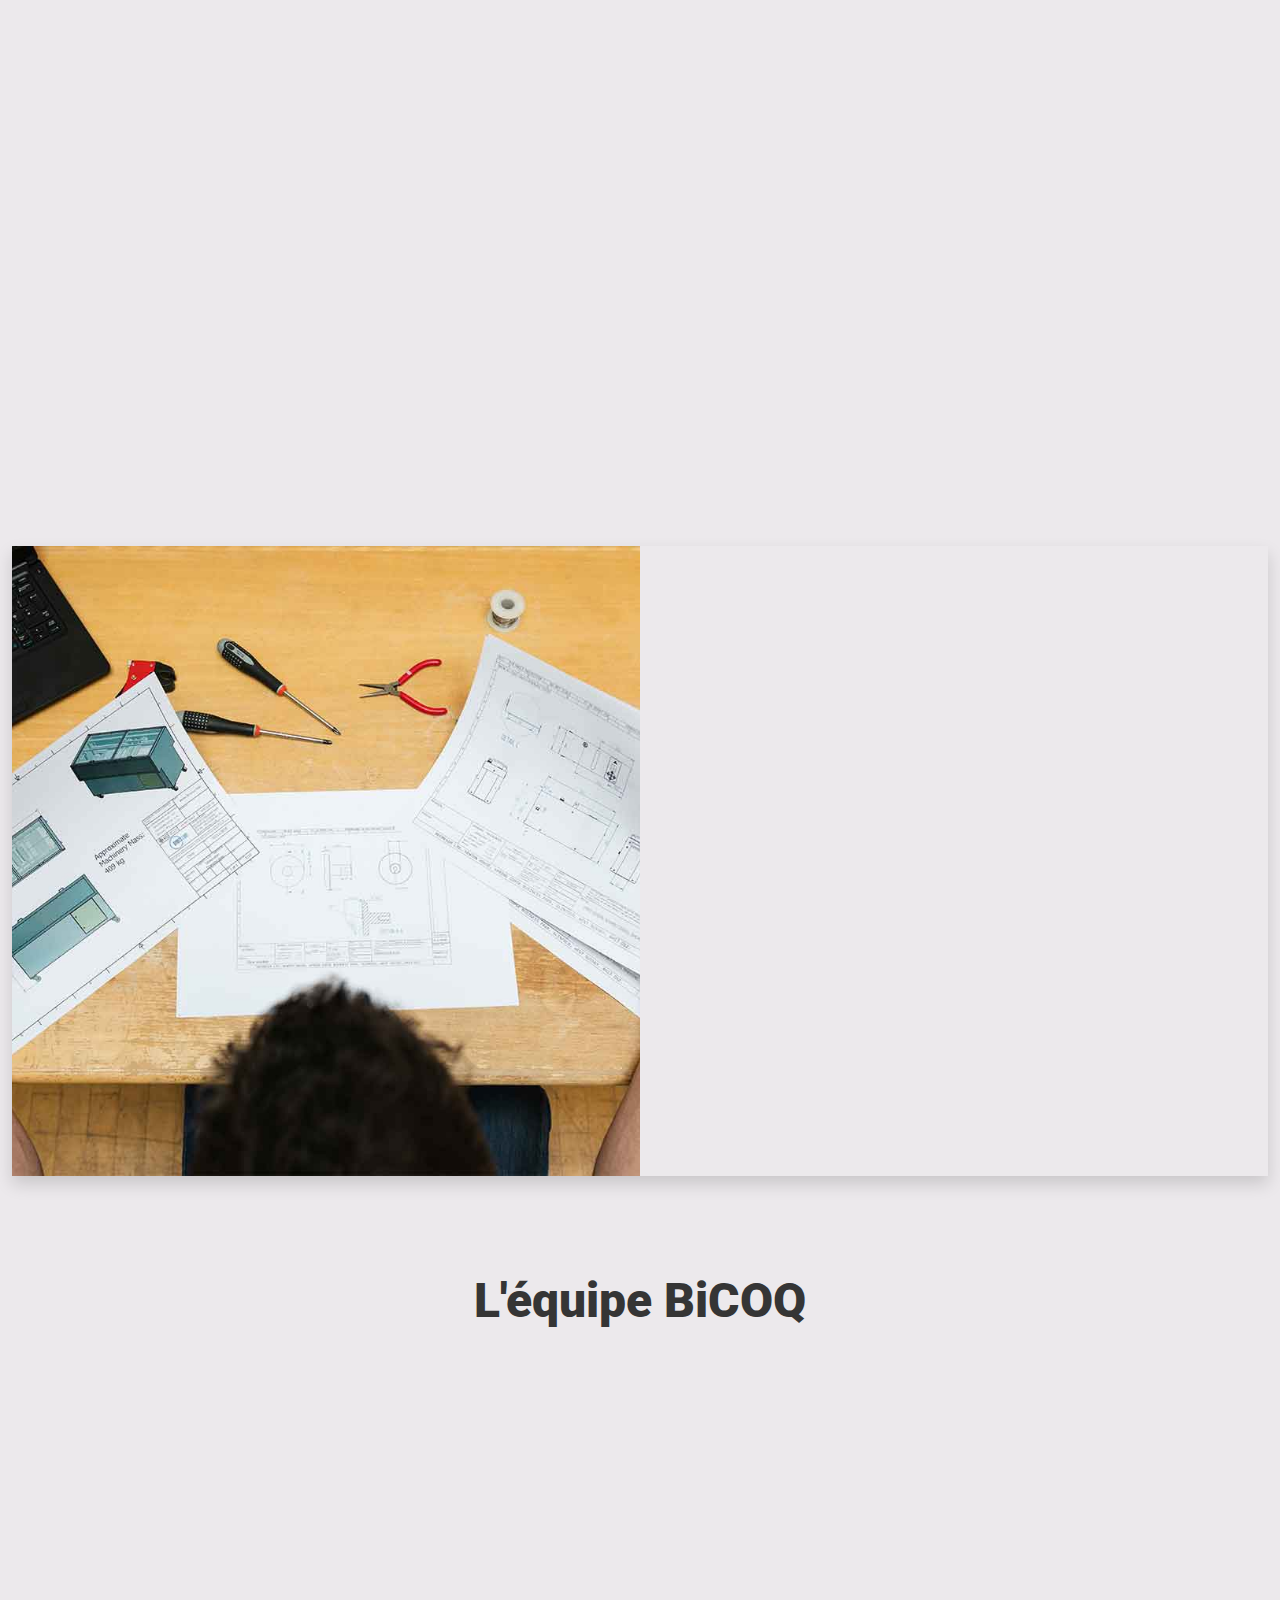
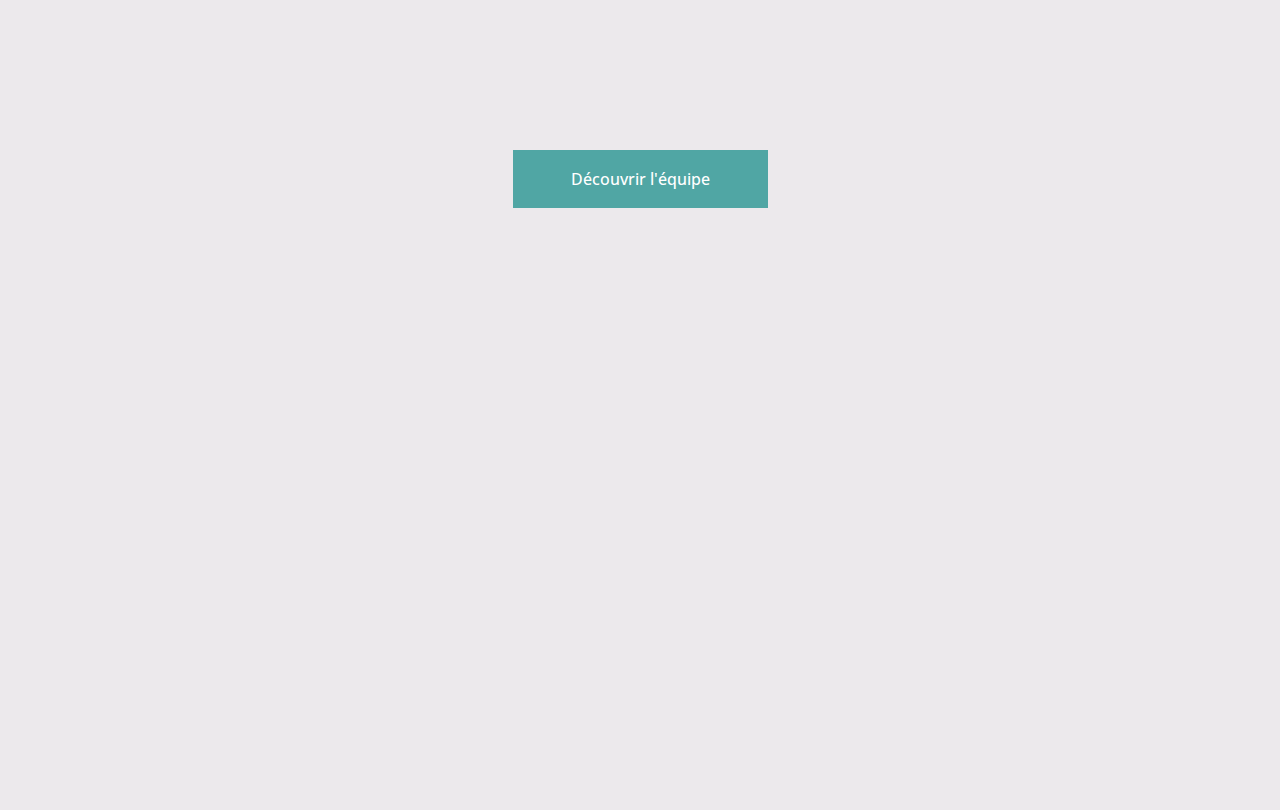
==== commit e0cb2caa: "Update index.html" ====
--- a/index.html
+++ b/index.html
@@ -3,7 +3,7 @@
 
 <head>
     <meta charset="utf-8">
-    <title>Bicoq- Studio de jardin et créations bois</title>
+    <title>Bicoq - Studio de jardin et créations bois</title>
     <meta content="width=device-width, initial-scale=1.0" name="viewport">
     <meta content="" name="keywords">
     <meta content="" name="description">
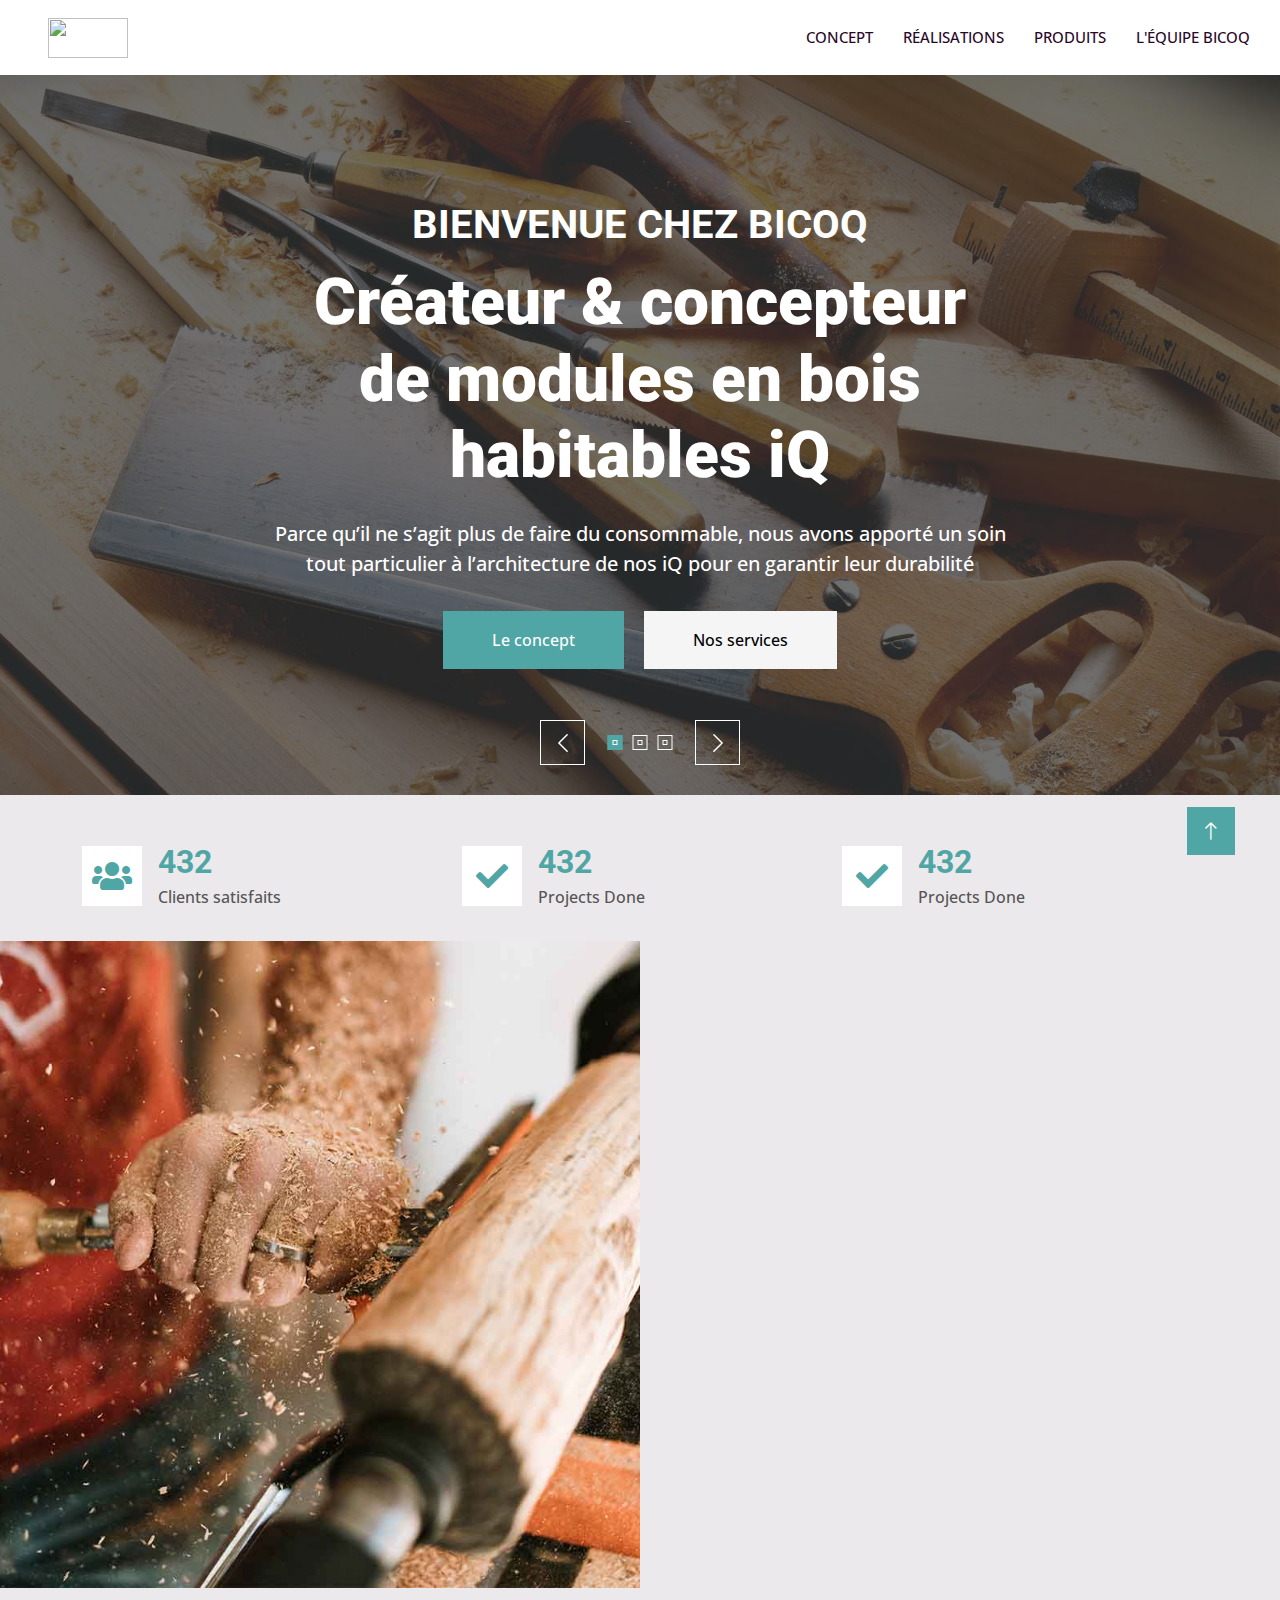
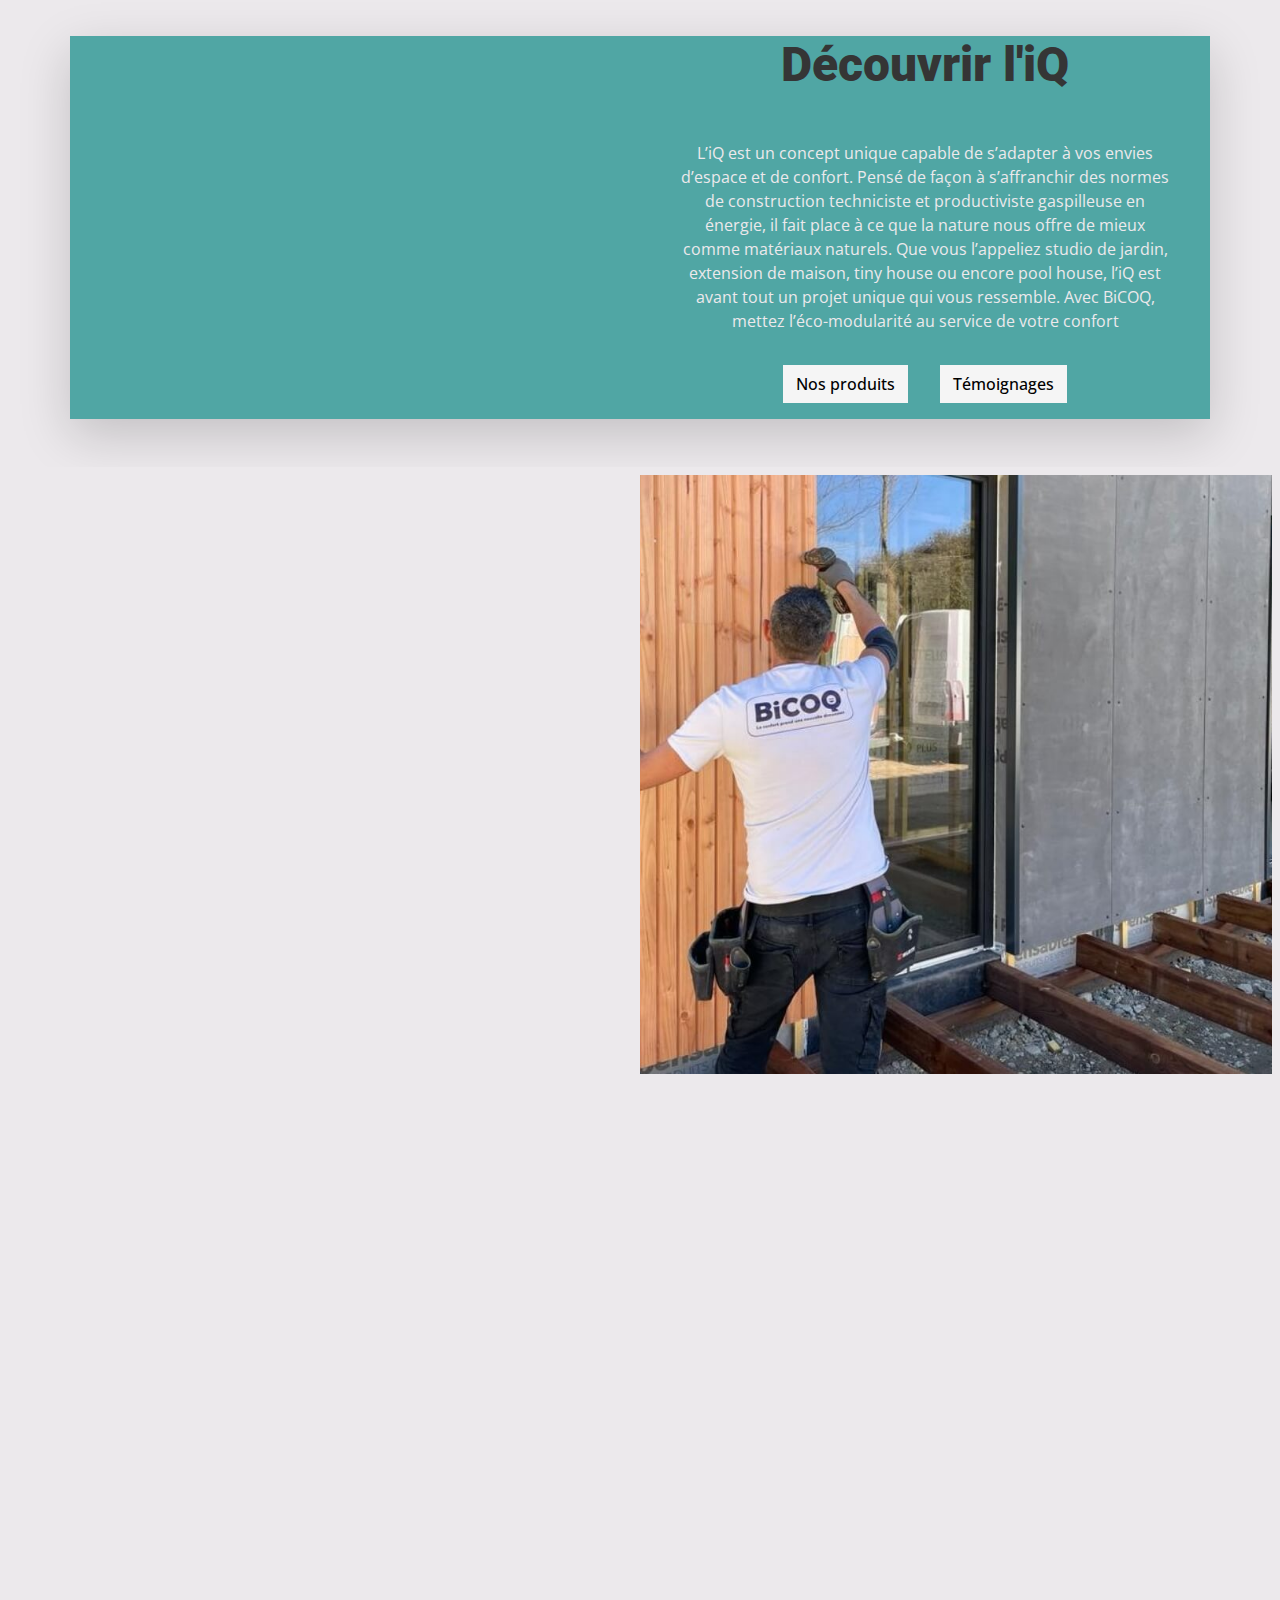
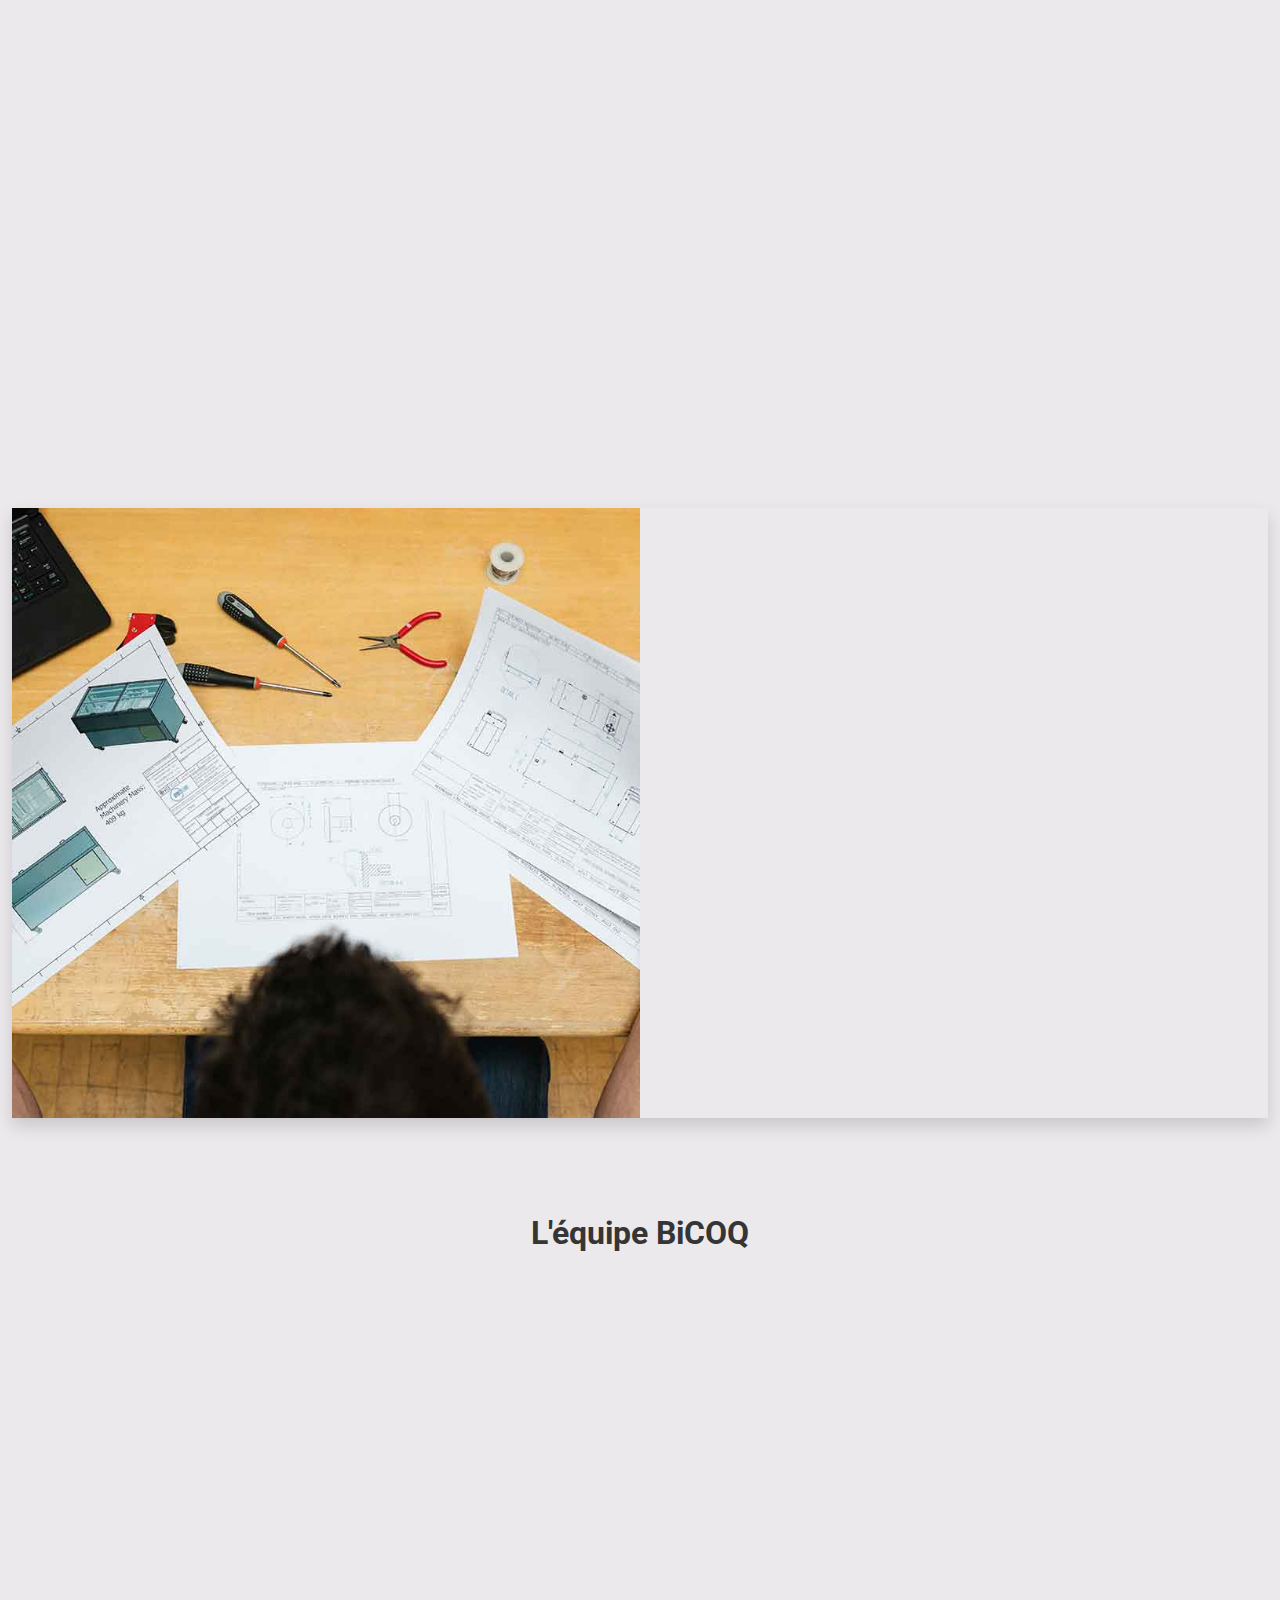
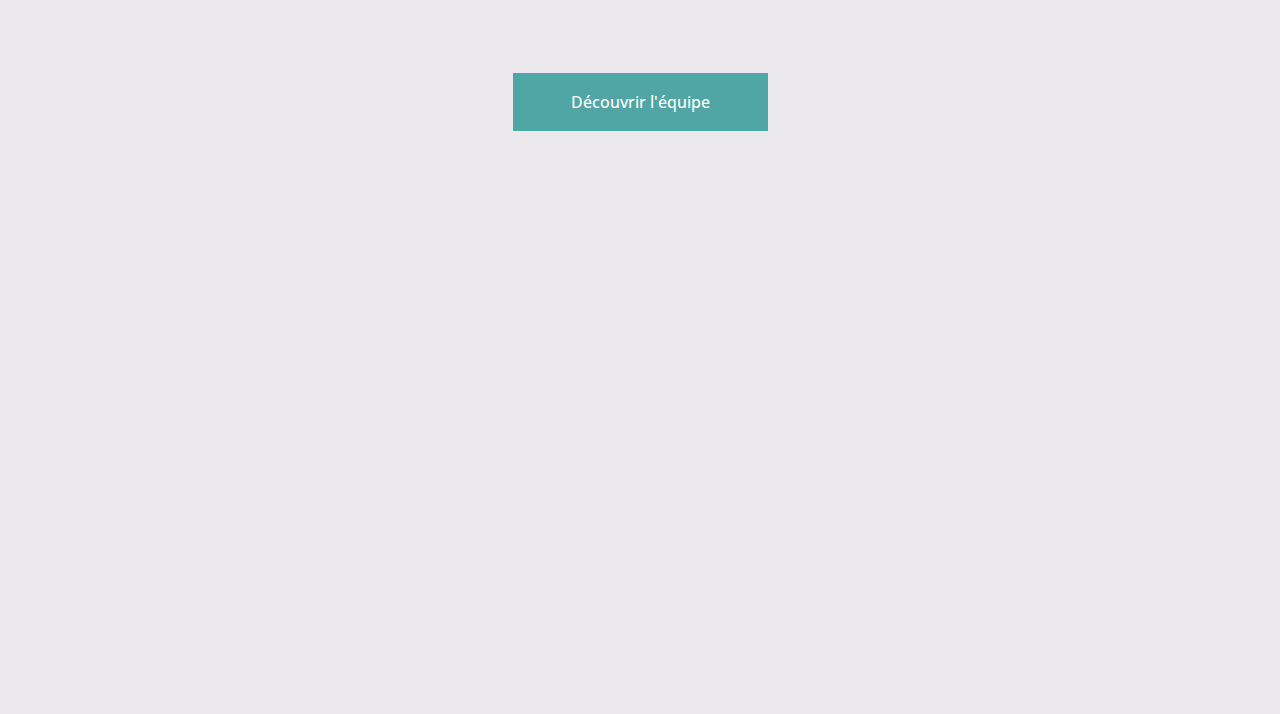
==== commit 69b4de10: "Add files via upload" ====
--- a/index.html
+++ b/index.html
@@ -3,7 +3,7 @@
 
 <head>
     <meta charset="utf-8">
-    <title>Bicoq - Studio de jardin et créations bois</title>
+    <title>Bicoq- Studio de jardin et créations bois</title>
     <meta content="width=device-width, initial-scale=1.0" name="viewport">
     <meta content="" name="keywords">
     <meta content="" name="description">
@@ -47,7 +47,7 @@
     <!-- Navbar Start -->
     <nav class="navbar navbar-expand-lg bg-white navbar-light sticky-top p-0">
     <a class="navbar-brand d-flex align-items-center px-4 px-lg-5" href="#top">
-         <img src="img/logonav.png" width="80" height="40" alt="">
+         <img src="img/logoNav.png" width="80" height="40" alt="">
     </a>
         <button type="button" class="navbar-toggler me-4" data-bs-toggle="collapse" data-bs-target="#navbarCollapse">
             <span class="navbar-toggler-icon"></span>
@@ -216,7 +216,7 @@
                 <div class="col-lg-6 about-text py-5 wow fadeIn" data-wow-delay="0.5s">
                     <div class="p-lg-5 pe-lg-0">
                         <div class="section-title text-start">
-                            <h1 class="display-5 mb-4">Le Concept</h1>
+                            <h2 class="mb-4">Le Concept</h2>
                         </div>
                         <p class="mb-4 pb-2"><span class="primary">BiCOQ</span> est le concepteur et créateur des <span>iQ</span> – modules en bois habitables de petites et moyennes tailles.
                             Imaginé avec un design sobre et un style contemporain, l’iQ est avant tout une construction bois de qualité fait avec des matériaux nobles, écologiques et majoritairement biosourcés.
@@ -284,7 +284,7 @@
                 </div>
                 <div class="col-lg-6 align-self-center">
                             <div class="section-title text-center">
-                            <h1 class="display-5 mb-5">Découvrir l'iQ</h1>
+                            <h3 class="display-5 mb-5">Découvrir l'iQ</h3>
                 </div>
                 <div class="container d-flex justify-content-center">
                     <p class="text-center d-flex align-items-center">L’iQ est un concept unique capable de s’adapter à vos envies d’espace et de confort.
@@ -390,7 +390,7 @@
                 <div class="col-lg-6 feature-text py-5 wow fadeIn" data-wow-delay="0.5s">
                     <div class="p-lg-5 ps-lg-0">
                         <div class="section-title text-start">
-                            <h1 class="display-5 mb-4">Réalisations</h1>
+                            <h2 class=" mb-4">Réalisations</h2>
                         </div>
                         <p class="mb-4 pb-2">Selon notre petit Larousse, (pas très grand lui non plus), une bicoque est une construction tout à fait modeste aux volumes minimalistes.
 
@@ -651,7 +651,7 @@
                 <div class="col-lg-6 quote-text py-5 wow fadeIn" data-wow-delay="0.5s">
                     <div class="p-lg-5 ">
                         <div class="section-title text-start">
-                            <h1 class="display-5 mb-4">On vous écoute</h1>
+                            <h2 class= "mb-4">On vous écoute</h2>
                         </div>
                         <p class="mb-4 pb-2">Aussi chouette que les projets de nos clients, toute l'équipe de Bicoq est disponible pour répondre à vos questions.</p>
                         <form>
@@ -687,7 +687,7 @@
     <div class="container-xxl py-5">
         <div class="container">
             <div class="section-title text-center">
-                <h1 class="display-5 mb-5">L'équipe BiCOQ</h1>
+                <h2 class=" mb-5">L'équipe BiCOQ</h2>
             </div>
             <div class="row g-4">
                 <div class="col-lg-3 col-md-6 wow fadeInUp" data-wow-delay="0.1s">
@@ -767,7 +767,7 @@
     <div class="container-xxl py-5 wow fadeInUp" data-wow-delay="0.1s">
         <div class="container">
             <div class="section-title text-center">
-                <h1 class="display-5 mb-5">Ils nous ont fait confiance</h1>
+                <h2 class=" mb-5">Ils nous ont fait confiance</h2>
             </div>
             <div class="owl-carousel testimonial-carousel">
                 <div class="testimonial-item text-center">
@@ -823,4 +823,4 @@
     <script src="js/main.js"></script>
 </body>
 
-</html>
+</html>--- a/css/style.css
+++ b/css/style.css
@@ -400,8 +400,9 @@
   padding: 3rem;
 }
 .showcase .showcase-img {
-  min-height: 30rem;
-  background-size: cover;
+  min-height: 25rem;
+  background-size: contain;
+  background-repeat: no-repeat;
 }
 @media (min-width: 768px) {
   .showcase .showcase-text {
@@ -547,6 +548,29 @@
 .testimonial-carousel .owl-nav .owl-prev:hover,
 .testimonial-carousel .owl-nav .owl-next:hover {
     color: var(--dark);
+}
+
+/*** Testimonial produits***/
+.carousel-produits::before {
+    position: absolute;
+    content: "";
+    top: 0;
+    left: 0;
+    height: 100%;
+    width: 0;
+    background: linear-gradient(to right, rgb(255, 255, 255, 1) 0%, rgb(255, 255, 255, 0) 100%);
+    z-index: 1;
+}
+
+.carousel-produits::after {
+    position: absolute;
+    content: "";
+    top: 0;
+    right: 0;
+    height: 100%;
+    width: 0;
+    background: linear-gradient(to left, rgb(255, 255, 255, 1) 0%, rgb(255, 255, 255, 0) 100%);
+    z-index: 1;
 }
 
 
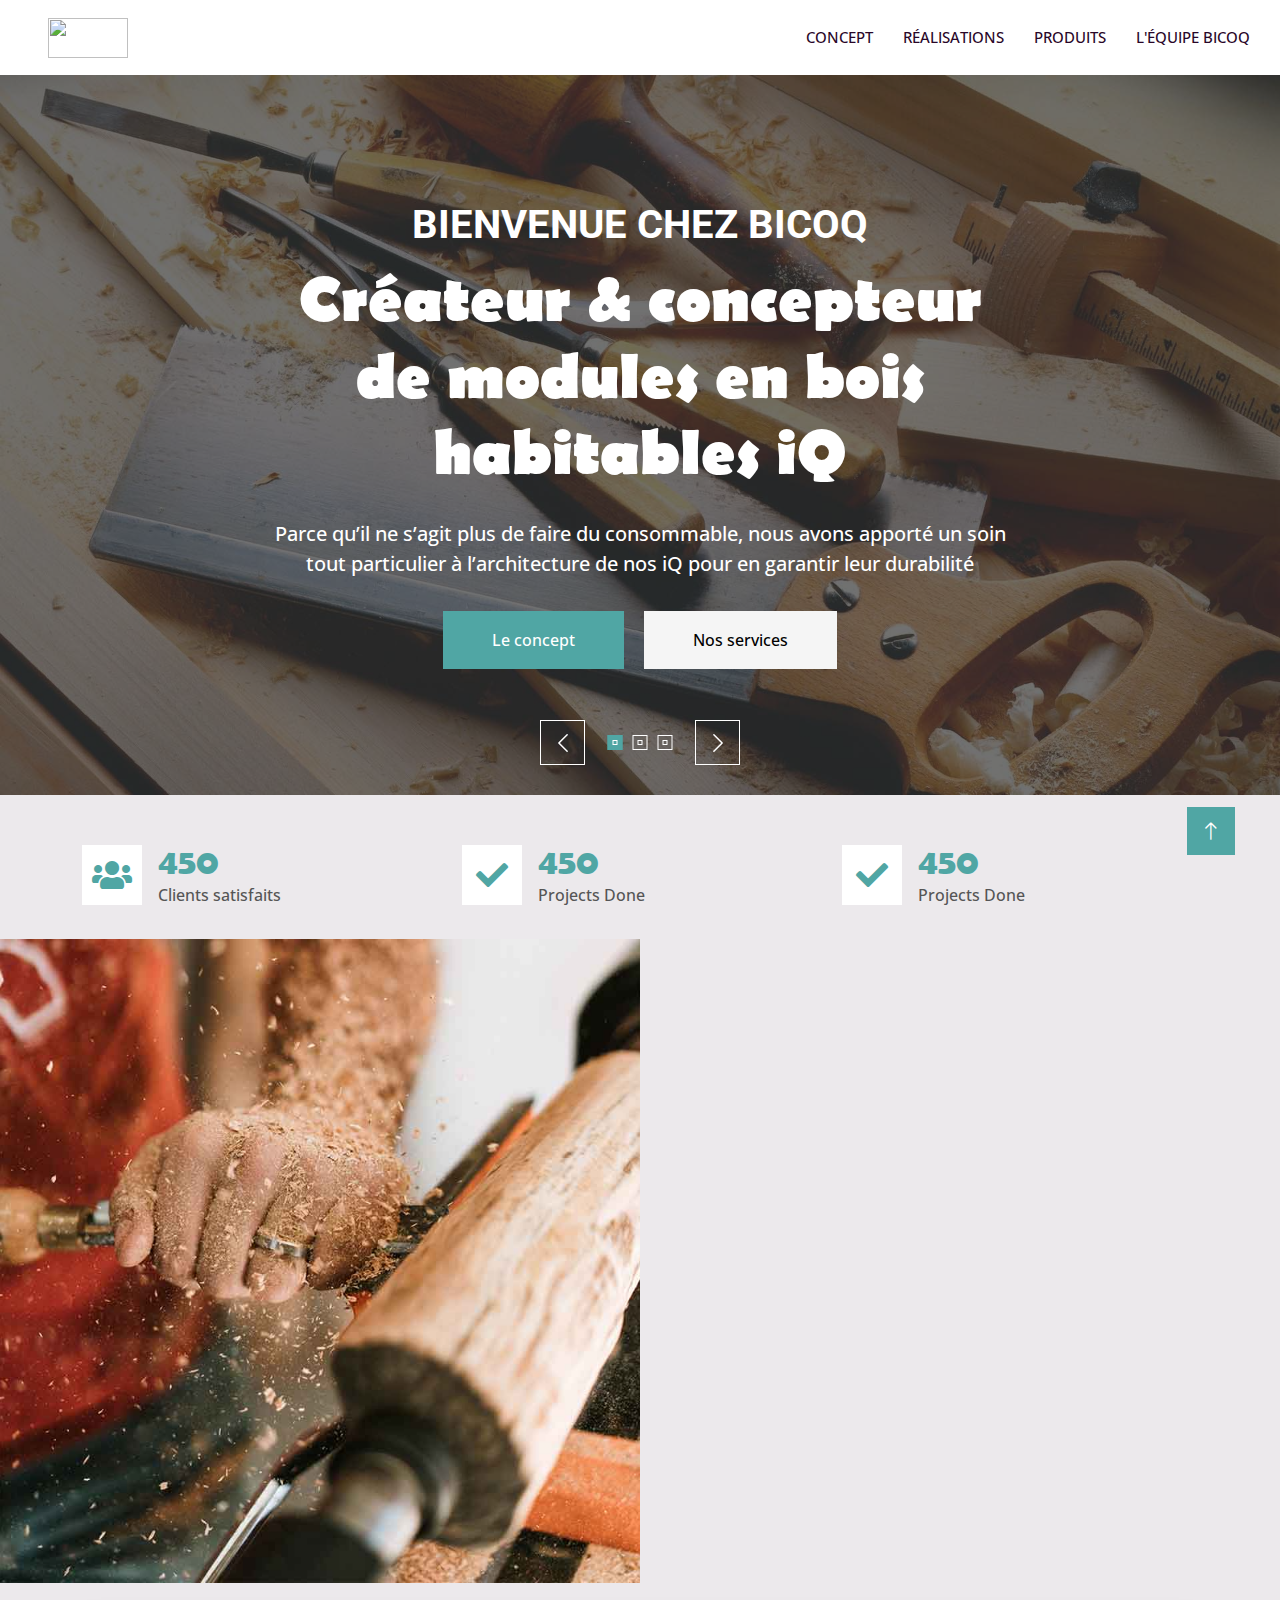
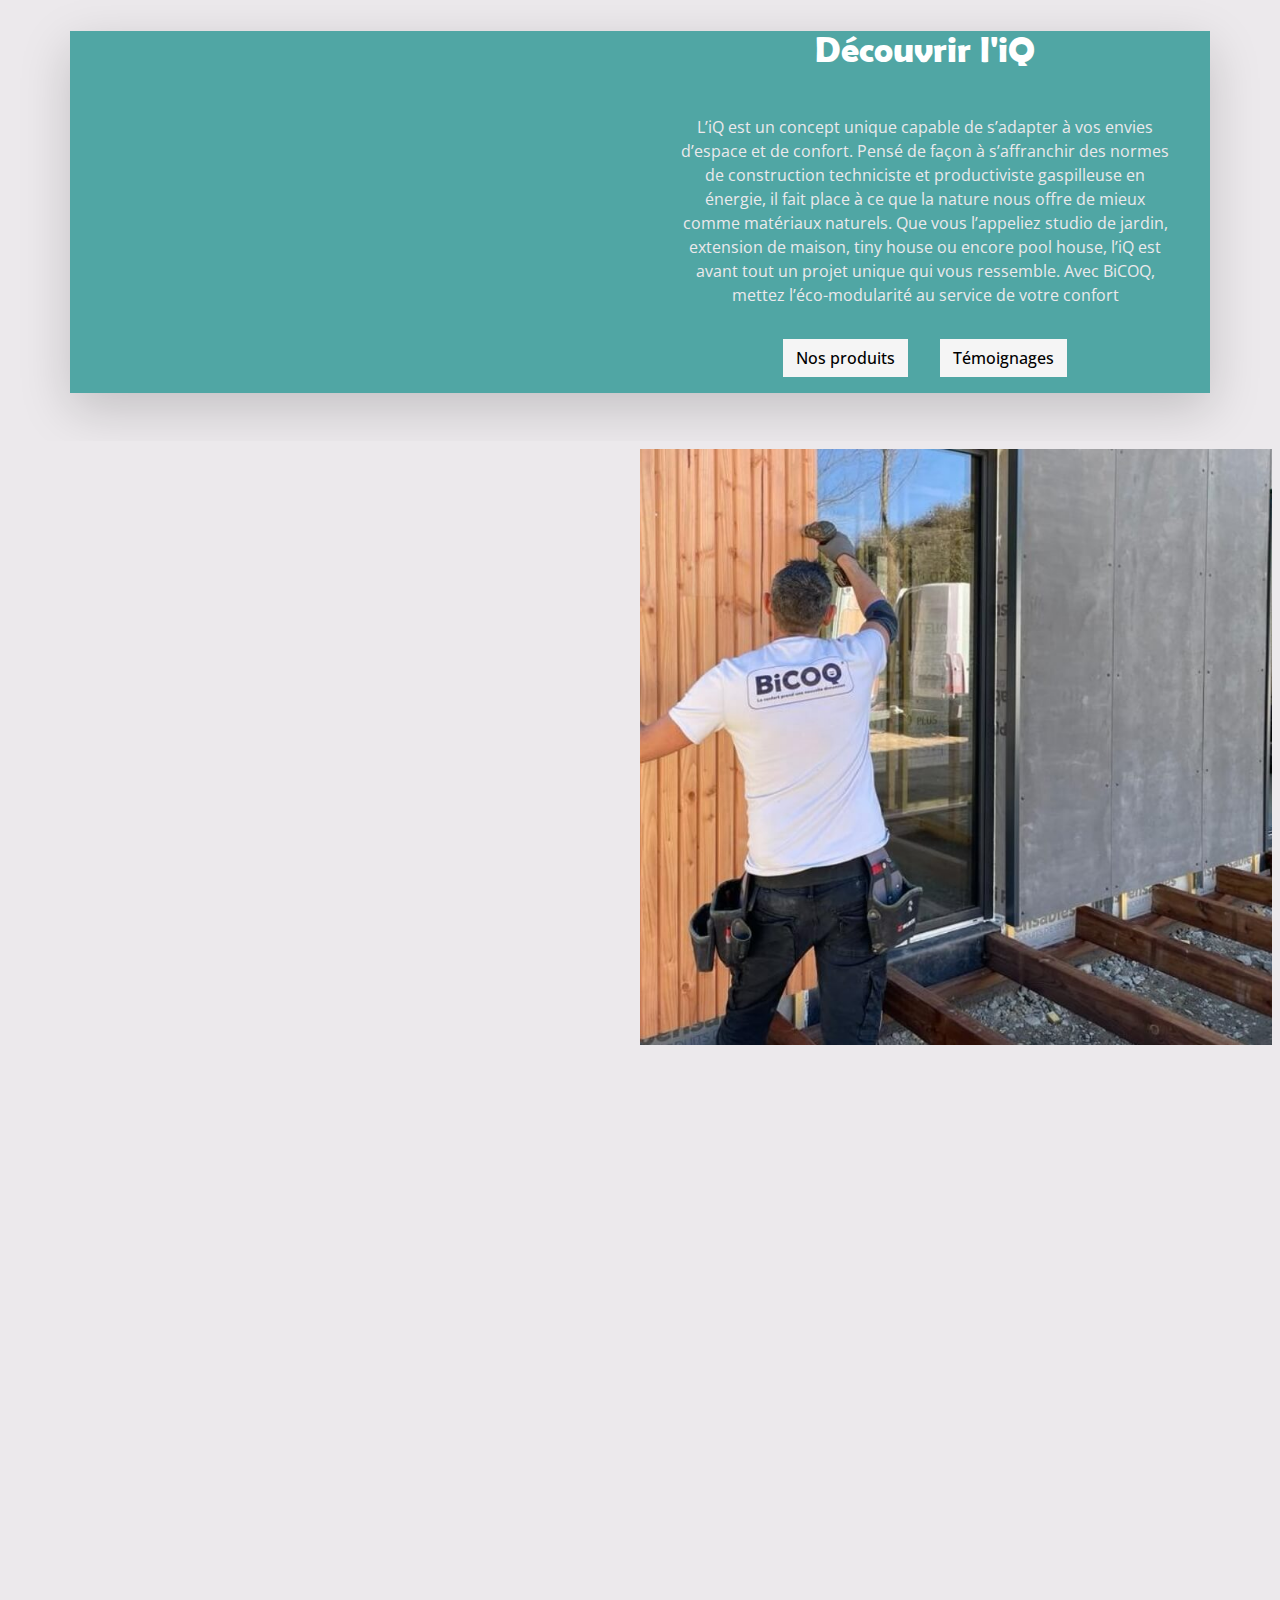
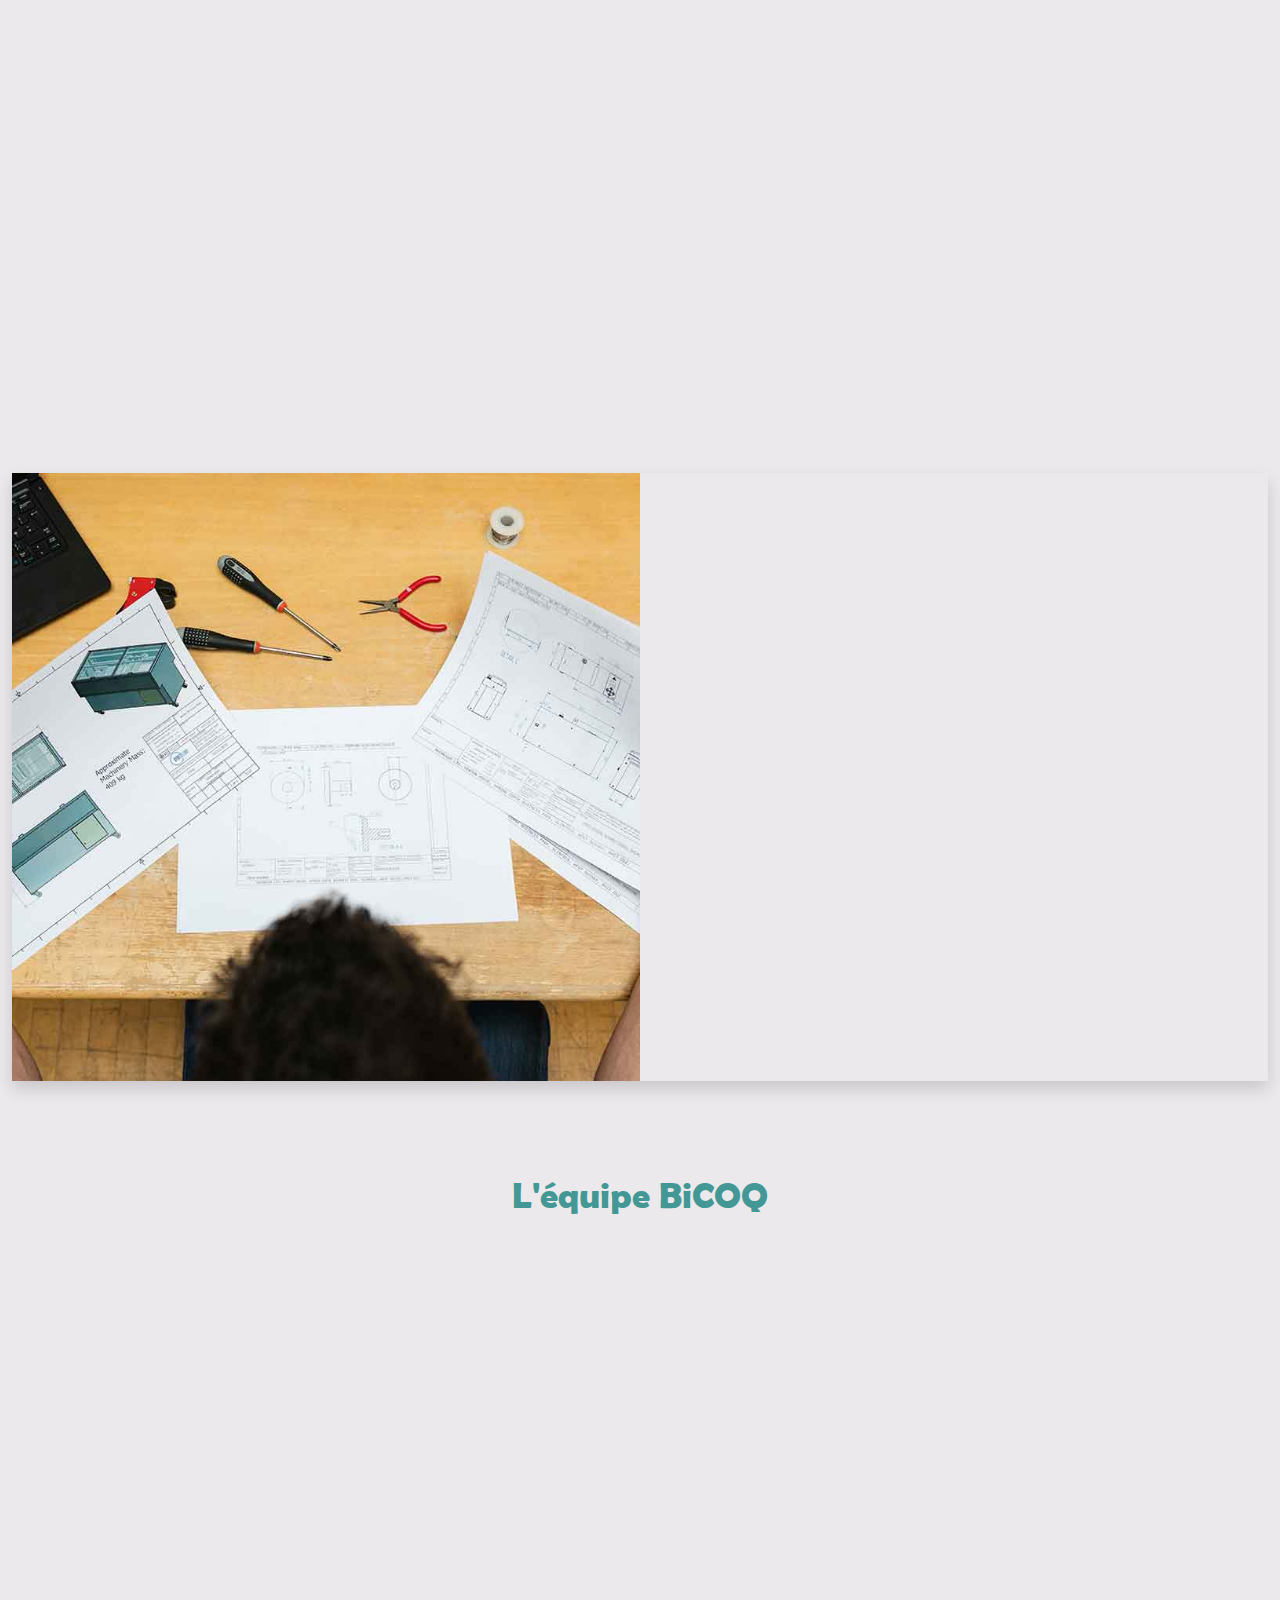
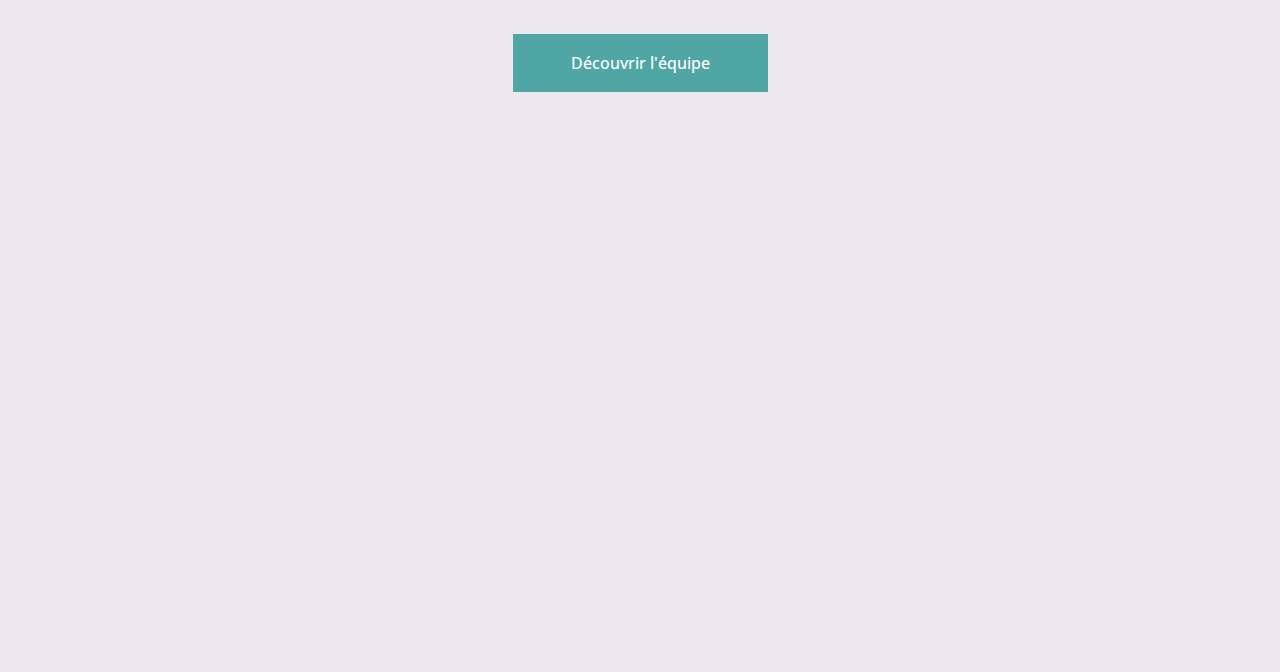
==== commit b6c64c80: "Add files via upload" ====
--- a/index.html
+++ b/index.html
@@ -284,7 +284,7 @@
                 </div>
                 <div class="col-lg-6 align-self-center">
                             <div class="section-title text-center">
-                            <h3 class="display-5 mb-5">Découvrir l'iQ</h3>
+                            <h3 class="texte-white mb-5"><span>Découvrir l'iQ</span></h3>
                 </div>
                 <div class="container d-flex justify-content-center">
                     <p class="text-center d-flex align-items-center">L’iQ est un concept unique capable de s’adapter à vos envies d’espace et de confort.
--- a/css/style.css
+++ b/css/style.css
@@ -25,6 +25,54 @@
     right: 45px;
     bottom: 45px;
     z-index: 99;
+}
+
+@font-face {
+    font-family: 'Berlin Sans FB';
+    src: url('../lib/fonts/BerlinSansFB/BerlinSansFB-Reg.woff2') format('woff2'),
+        url('../lib/fonts/BerlinSansFB/BerlinSansFB-Reg.woff') format('woff');
+    font-weight: normal;
+    font-style: normal;
+    font-display: swap;
+}
+
+@font-face {
+    font-family: 'Berlin';
+    src: url('../lib/fonts/BerlinSansFB/BerlinSansFBDemi-Bold.woff2') format('woff2'),
+        url('../lib/fonts/BerlinSansFB/BerlinSansFBDemi-Bold.woff') format('woff');
+    font-weight: 500;
+    font-style: normal;
+    font-display: swap;
+}
+
+@font-face {
+    font-family: 'Berlin';
+    src: url('../lib/fonts/BerlinSansFB/BerlinSansFB-Bold.woff2') format('woff2'),
+        url('../lib/fonts/BerlinSansFB/BerlinSansFB-Bold.woff') format('woff');
+    font-weight: 700;
+    font-style: normal;
+    font-display: swap;
+}
+
+h2, h3 {
+font-family: "Berlin", sans-serif;
+  font-weight: 500;
+  font-size: 36px;
+  color: #439794;
+  line-height: 1;
+  text-rendering: optimizeLegibility;
+}
+h4 {
+    font-family: "Berlin", sans-serif;
+  font-weight: 500;
+  font-size: 26px;
+  color: #439794;
+  line-height: 1;
+  text-rendering: optimizeLegibility;
+}
+
+span {
+    color:white;
 }
 
 /*** Body ***/
